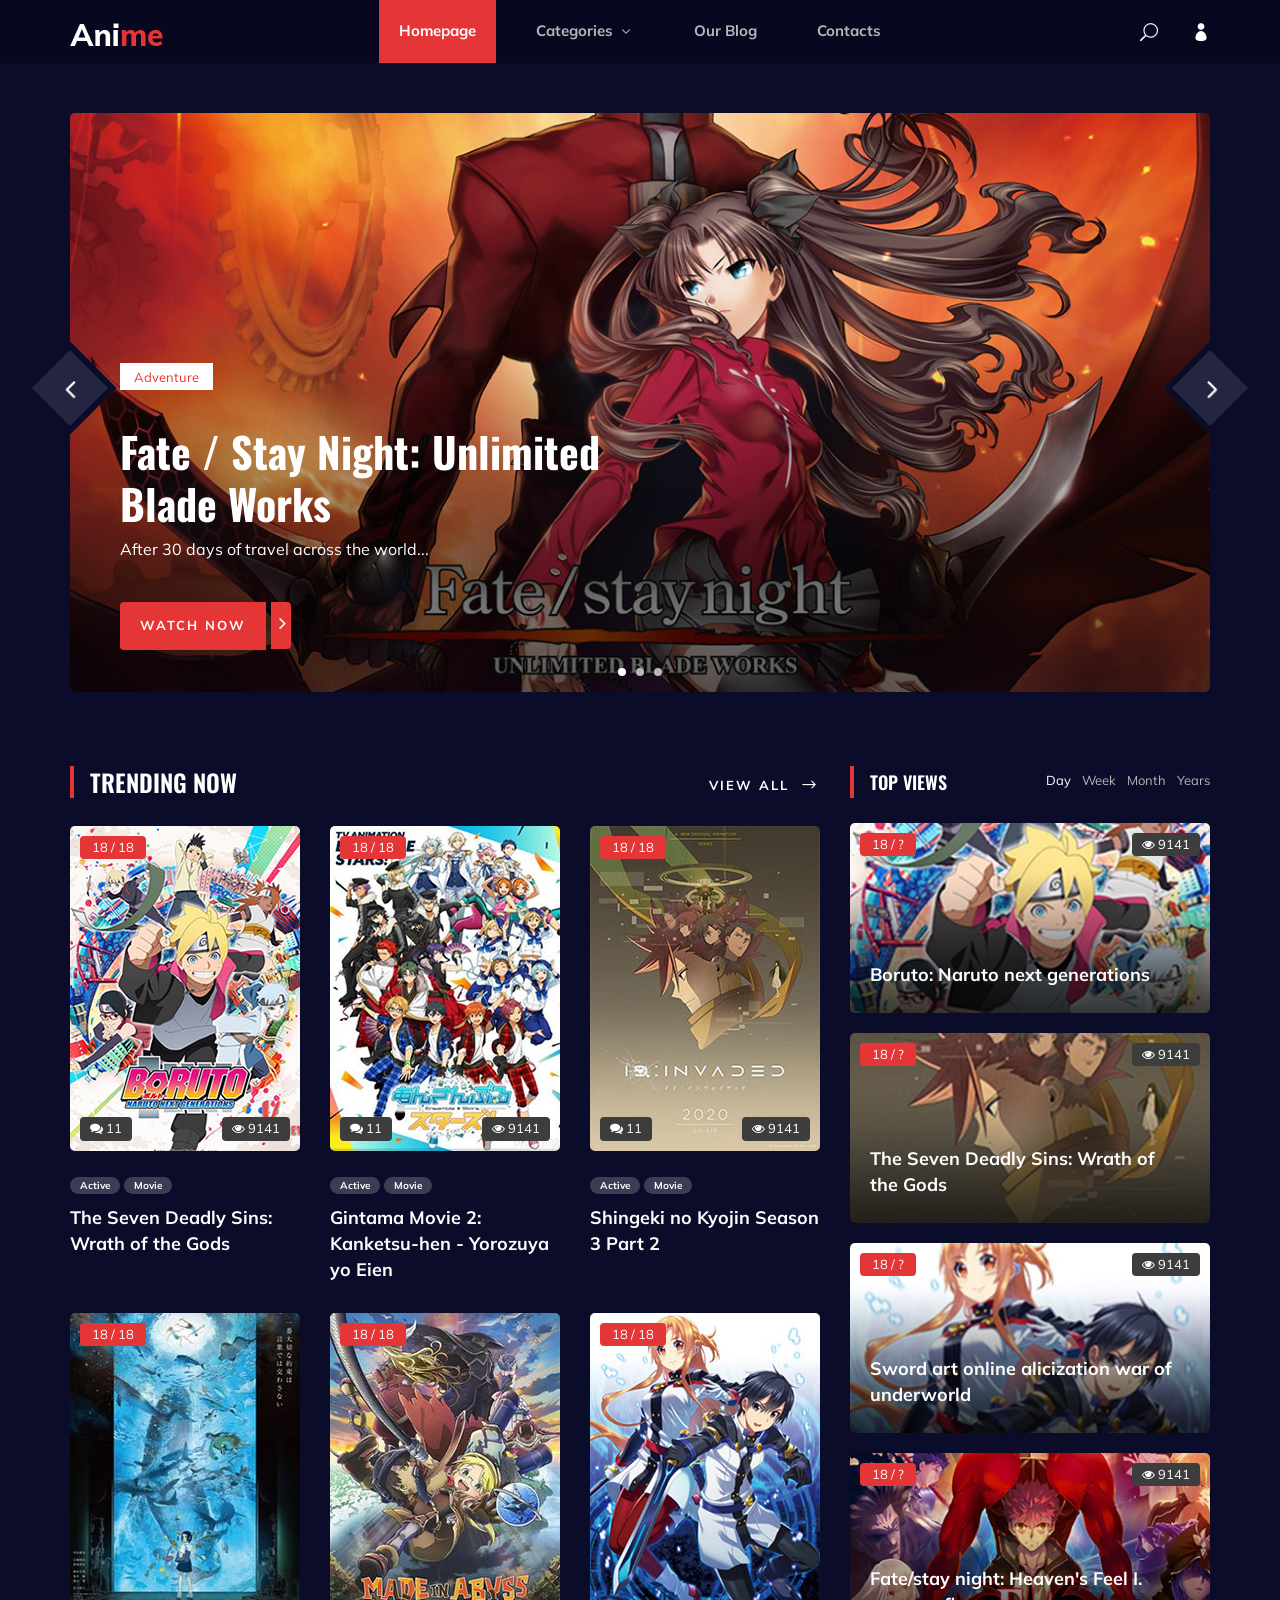
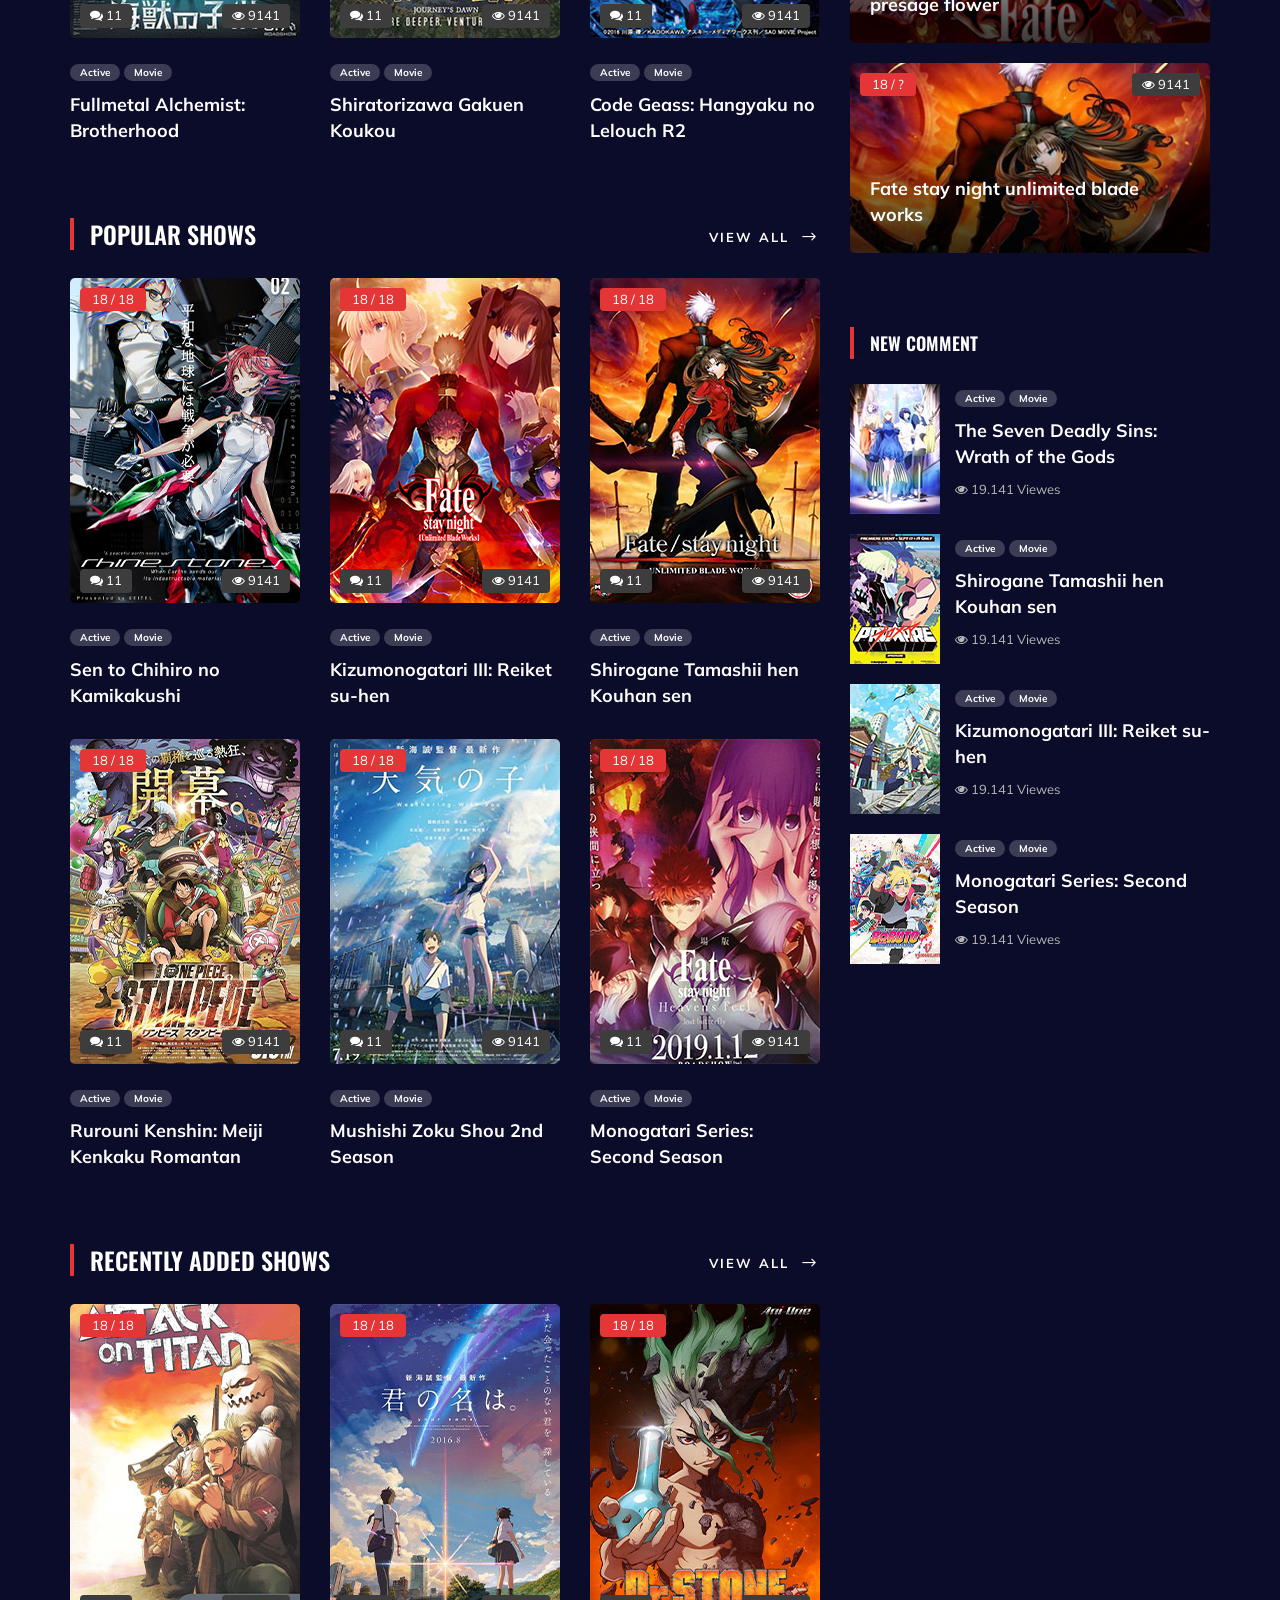
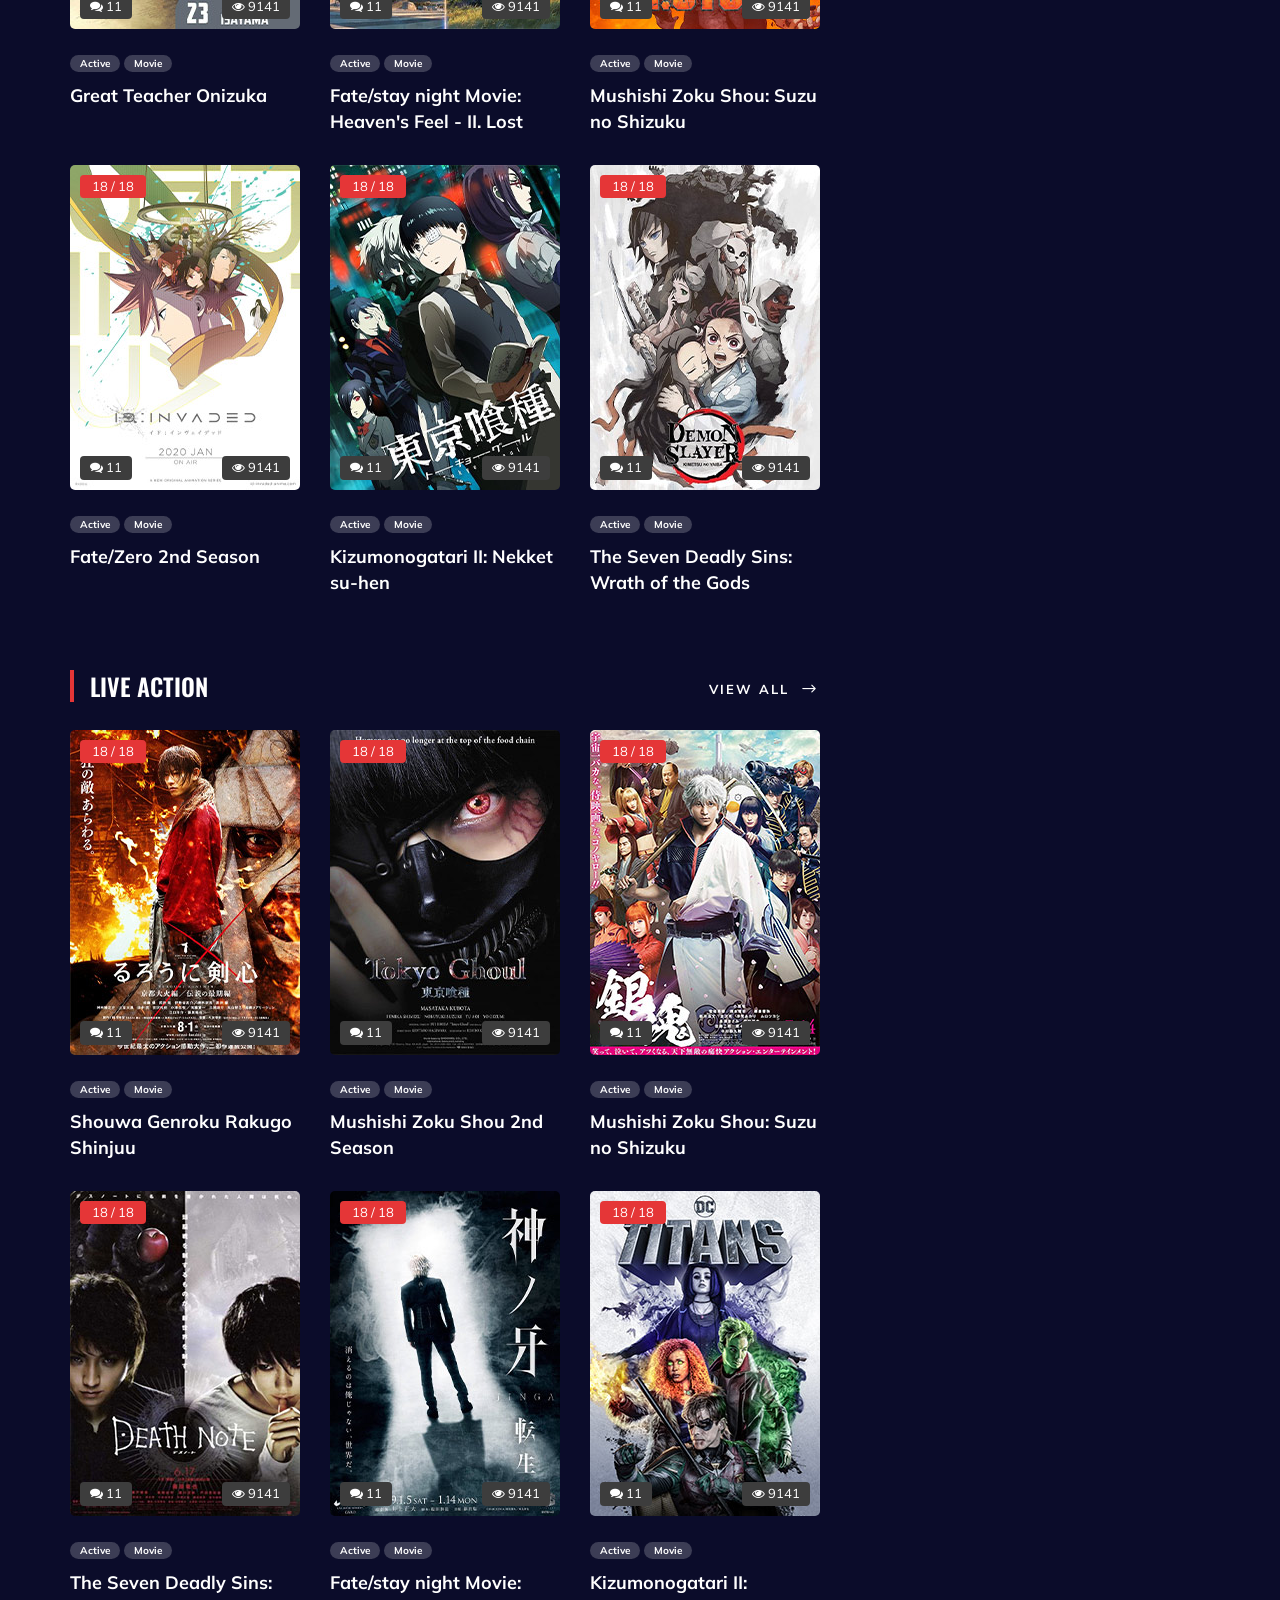
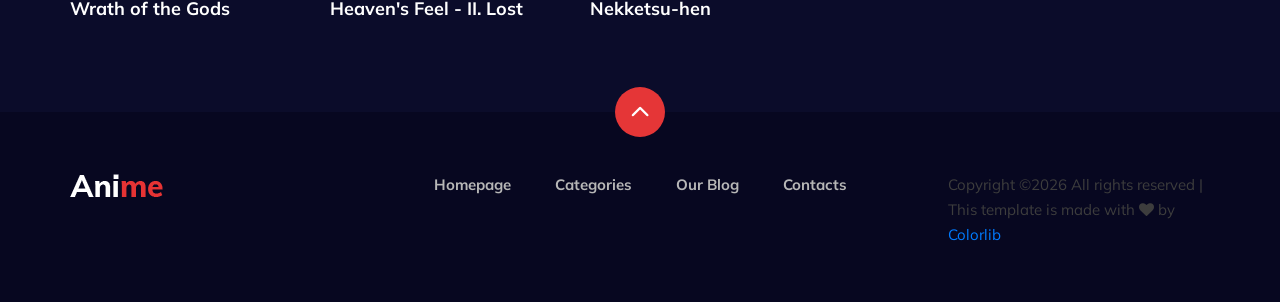
==== index.html @ 62d2aad4 "template html" ====
<!DOCTYPE html>
<html lang="zxx">

<head>
    <meta charset="UTF-8">
    <meta name="description" content="Anime Template">
    <meta name="keywords" content="Anime, unica, creative, html">
    <meta name="viewport" content="width=device-width, initial-scale=1.0">
    <meta http-equiv="X-UA-Compatible" content="ie=edge">
    <title>Anime | Template</title>

    <!-- Google Font -->
    <link href="https://fonts.googleapis.com/css2?family=Oswald:wght@300;400;500;600;700&display=swap" rel="stylesheet">
    <link href="https://fonts.googleapis.com/css2?family=Mulish:wght@300;400;500;600;700;800;900&display=swap"
    rel="stylesheet">

    <!-- Css Styles -->
    <link rel="stylesheet" href="css/bootstrap.min.css" type="text/css">
    <link rel="stylesheet" href="css/font-awesome.min.css" type="text/css">
    <link rel="stylesheet" href="css/elegant-icons.css" type="text/css">
    <link rel="stylesheet" href="css/plyr.css" type="text/css">
    <link rel="stylesheet" href="css/nice-select.css" type="text/css">
    <link rel="stylesheet" href="css/owl.carousel.min.css" type="text/css">
    <link rel="stylesheet" href="css/slicknav.min.css" type="text/css">
    <link rel="stylesheet" href="css/style.css" type="text/css">
</head>

<body>
    <!-- Page Preloder -->
    <div id="preloder">
        <div class="loader"></div>
    </div>

    <!-- Header Section Begin -->
    <header class="header">
        <div class="container">
            <div class="row">
                <div class="col-lg-2">
                    <div class="header__logo">
                        <a href="./index.html">
                            <img src="img/logo.png" alt="">
                        </a>
                    </div>
                </div>
                <div class="col-lg-8">
                    <div class="header__nav">
                        <nav class="header__menu mobile-menu">
                            <ul>
                                <li class="active"><a href="./index.html">Homepage</a></li>
                                <li><a href="./categories.html">Categories <span class="arrow_carrot-down"></span></a>
                                    <ul class="dropdown">
                                        <li><a href="./categories.html">Categories</a></li>
                                        <li><a href="./anime-details.html">Anime Details</a></li>
                                        <li><a href="./anime-watching.html">Anime Watching</a></li>
                                        <li><a href="./blog-details.html">Blog Details</a></li>
                                        <li><a href="./signup.html">Sign Up</a></li>
                                        <li><a href="./login.html">Login</a></li>
                                    </ul>
                                </li>
                                <li><a href="./blog.html">Our Blog</a></li>
                                <li><a href="#">Contacts</a></li>
                            </ul>
                        </nav>
                    </div>
                </div>
                <div class="col-lg-2">
                    <div class="header__right">
                        <a href="#" class="search-switch"><span class="icon_search"></span></a>
                        <a href="./login.html"><span class="icon_profile"></span></a>
                    </div>
                </div>
            </div>
            <div id="mobile-menu-wrap"></div>
        </div>
    </header>
    <!-- Header End -->

    <!-- Hero Section Begin -->
    <section class="hero">
        <div class="container">
            <div class="hero__slider owl-carousel">
                <div class="hero__items set-bg" data-setbg="img/hero/hero-1.jpg">
                    <div class="row">
                        <div class="col-lg-6">
                            <div class="hero__text">
                                <div class="label">Adventure</div>
                                <h2>Fate / Stay Night: Unlimited Blade Works</h2>
                                <p>After 30 days of travel across the world...</p>
                                <a href="#"><span>Watch Now</span> <i class="fa fa-angle-right"></i></a>
                            </div>
                        </div>
                    </div>
                </div>
                <div class="hero__items set-bg" data-setbg="img/hero/hero-1.jpg">
                    <div class="row">
                        <div class="col-lg-6">
                            <div class="hero__text">
                                <div class="label">Adventure</div>
                                <h2>Fate / Stay Night: Unlimited Blade Works</h2>
                                <p>After 30 days of travel across the world...</p>
                                <a href="#"><span>Watch Now</span> <i class="fa fa-angle-right"></i></a>
                            </div>
                        </div>
                    </div>
                </div>
                <div class="hero__items set-bg" data-setbg="img/hero/hero-1.jpg">
                    <div class="row">
                        <div class="col-lg-6">
                            <div class="hero__text">
                                <div class="label">Adventure</div>
                                <h2>Fate / Stay Night: Unlimited Blade Works</h2>
                                <p>After 30 days of travel across the world...</p>
                                <a href="#"><span>Watch Now</span> <i class="fa fa-angle-right"></i></a>
                            </div>
                        </div>
                    </div>
                </div>
            </div>
        </div>
    </section>
    <!-- Hero Section End -->

    <!-- Product Section Begin -->
    <section class="product spad">
        <div class="container">
            <div class="row">
                <div class="col-lg-8">
                    <div class="trending__product">
                        <div class="row">
                            <div class="col-lg-8 col-md-8 col-sm-8">
                                <div class="section-title">
                                    <h4>Trending Now</h4>
                                </div>
                            </div>
                            <div class="col-lg-4 col-md-4 col-sm-4">
                                <div class="btn__all">
                                    <a href="#" class="primary-btn">View All <span class="arrow_right"></span></a>
                                </div>
                            </div>
                        </div>
                        <div class="row">
                            <div class="col-lg-4 col-md-6 col-sm-6">
                                <div class="product__item">
                                    <div class="product__item__pic set-bg" data-setbg="img/trending/trend-1.jpg">
                                        <div class="ep">18 / 18</div>
                                        <div class="comment"><i class="fa fa-comments"></i> 11</div>
                                        <div class="view"><i class="fa fa-eye"></i> 9141</div>
                                    </div>
                                    <div class="product__item__text">
                                        <ul>
                                            <li>Active</li>
                                            <li>Movie</li>
                                        </ul>
                                        <h5><a href="#">The Seven Deadly Sins: Wrath of the Gods</a></h5>
                                    </div>
                                </div>
                            </div>
                            <div class="col-lg-4 col-md-6 col-sm-6">
                                <div class="product__item">
                                    <div class="product__item__pic set-bg" data-setbg="img/trending/trend-2.jpg">
                                        <div class="ep">18 / 18</div>
                                        <div class="comment"><i class="fa fa-comments"></i> 11</div>
                                        <div class="view"><i class="fa fa-eye"></i> 9141</div>
                                    </div>
                                    <div class="product__item__text">
                                        <ul>
                                            <li>Active</li>
                                            <li>Movie</li>
                                        </ul>
                                        <h5><a href="#">Gintama Movie 2: Kanketsu-hen - Yorozuya yo Eien</a></h5>
                                    </div>
                                </div>
                            </div>
                            <div class="col-lg-4 col-md-6 col-sm-6">
                                <div class="product__item">
                                    <div class="product__item__pic set-bg" data-setbg="img/trending/trend-3.jpg">
                                        <div class="ep">18 / 18</div>
                                        <div class="comment"><i class="fa fa-comments"></i> 11</div>
                                        <div class="view"><i class="fa fa-eye"></i> 9141</div>
                                    </div>
                                    <div class="product__item__text">
                                        <ul>
                                            <li>Active</li>
                                            <li>Movie</li>
                                        </ul>
                                        <h5><a href="#">Shingeki no Kyojin Season 3 Part 2</a></h5>
                                    </div>
                                </div>
                            </div>
                            <div class="col-lg-4 col-md-6 col-sm-6">
                                <div class="product__item">
                                    <div class="product__item__pic set-bg" data-setbg="img/trending/trend-4.jpg">
                                        <div class="ep">18 / 18</div>
                                        <div class="comment"><i class="fa fa-comments"></i> 11</div>
                                        <div class="view"><i class="fa fa-eye"></i> 9141</div>
                                    </div>
                                    <div class="product__item__text">
                                        <ul>
                                            <li>Active</li>
                                            <li>Movie</li>
                                        </ul>
                                        <h5><a href="#">Fullmetal Alchemist: Brotherhood</a></h5>
                                    </div>
                                </div>
                            </div>
                            <div class="col-lg-4 col-md-6 col-sm-6">
                                <div class="product__item">
                                    <div class="product__item__pic set-bg" data-setbg="img/trending/trend-5.jpg">
                                        <div class="ep">18 / 18</div>
                                        <div class="comment"><i class="fa fa-comments"></i> 11</div>
                                        <div class="view"><i class="fa fa-eye"></i> 9141</div>
                                    </div>
                                    <div class="product__item__text">
                                        <ul>
                                            <li>Active</li>
                                            <li>Movie</li>
                                        </ul>
                                        <h5><a href="#">Shiratorizawa Gakuen Koukou</a></h5>
                                    </div>
                                </div>
                            </div>
                            <div class="col-lg-4 col-md-6 col-sm-6">
                                <div class="product__item">
                                    <div class="product__item__pic set-bg" data-setbg="img/trending/trend-6.jpg">
                                        <div class="ep">18 / 18</div>
                                        <div class="comment"><i class="fa fa-comments"></i> 11</div>
                                        <div class="view"><i class="fa fa-eye"></i> 9141</div>
                                    </div>
                                    <div class="product__item__text">
                                        <ul>
                                            <li>Active</li>
                                            <li>Movie</li>
                                        </ul>
                                        <h5><a href="#">Code Geass: Hangyaku no Lelouch R2</a></h5>
                                    </div>
                                </div>
                            </div>
                        </div>
                    </div>
                    <div class="popular__product">
                        <div class="row">
                            <div class="col-lg-8 col-md-8 col-sm-8">
                                <div class="section-title">
                                    <h4>Popular Shows</h4>
                                </div>
                            </div>
                            <div class="col-lg-4 col-md-4 col-sm-4">
                                <div class="btn__all">
                                    <a href="#" class="primary-btn">View All <span class="arrow_right"></span></a>
                                </div>
                            </div>
                        </div>
                        <div class="row">
                            <div class="col-lg-4 col-md-6 col-sm-6">
                                <div class="product__item">
                                    <div class="product__item__pic set-bg" data-setbg="img/popular/popular-1.jpg">
                                        <div class="ep">18 / 18</div>
                                        <div class="comment"><i class="fa fa-comments"></i> 11</div>
                                        <div class="view"><i class="fa fa-eye"></i> 9141</div>
                                    </div>
                                    <div class="product__item__text">
                                        <ul>
                                            <li>Active</li>
                                            <li>Movie</li>
                                        </ul>
                                        <h5><a href="#">Sen to Chihiro no Kamikakushi</a></h5>
                                    </div>
                                </div>
                            </div>
                            <div class="col-lg-4 col-md-6 col-sm-6">
                                <div class="product__item">
                                    <div class="product__item__pic set-bg" data-setbg="img/popular/popular-2.jpg">
                                        <div class="ep">18 / 18</div>
                                        <div class="comment"><i class="fa fa-comments"></i> 11</div>
                                        <div class="view"><i class="fa fa-eye"></i> 9141</div>
                                    </div>
                                    <div class="product__item__text">
                                        <ul>
                                            <li>Active</li>
                                            <li>Movie</li>
                                        </ul>
                                        <h5><a href="#">Kizumonogatari III: Reiket su-hen</a></h5>
                                    </div>
                                </div>
                            </div>
                            <div class="col-lg-4 col-md-6 col-sm-6">
                                <div class="product__item">
                                    <div class="product__item__pic set-bg" data-setbg="img/popular/popular-3.jpg">
                                        <div class="ep">18 / 18</div>
                                        <div class="comment"><i class="fa fa-comments"></i> 11</div>
                                        <div class="view"><i class="fa fa-eye"></i> 9141</div>
                                    </div>
                                    <div class="product__item__text">
                                        <ul>
                                            <li>Active</li>
                                            <li>Movie</li>
                                        </ul>
                                        <h5><a href="#">Shirogane Tamashii hen Kouhan sen</a></h5>
                                    </div>
                                </div>
                            </div>
                            <div class="col-lg-4 col-md-6 col-sm-6">
                                <div class="product__item">
                                    <div class="product__item__pic set-bg" data-setbg="img/popular/popular-4.jpg">
                                        <div class="ep">18 / 18</div>
                                        <div class="comment"><i class="fa fa-comments"></i> 11</div>
                                        <div class="view"><i class="fa fa-eye"></i> 9141</div>
                                    </div>
                                    <div class="product__item__text">
                                        <ul>
                                            <li>Active</li>
                                            <li>Movie</li>
                                        </ul>
                                        <h5><a href="#">Rurouni Kenshin: Meiji Kenkaku Romantan</a></h5>
                                    </div>
                                </div>
                            </div>
                            <div class="col-lg-4 col-md-6 col-sm-6">
                                <div class="product__item">
                                    <div class="product__item__pic set-bg" data-setbg="img/popular/popular-5.jpg">
                                        <div class="ep">18 / 18</div>
                                        <div class="comment"><i class="fa fa-comments"></i> 11</div>
                                        <div class="view"><i class="fa fa-eye"></i> 9141</div>
                                    </div>
                                    <div class="product__item__text">
                                        <ul>
                                            <li>Active</li>
                                            <li>Movie</li>
                                        </ul>
                                        <h5><a href="#">Mushishi Zoku Shou 2nd Season</a></h5>
                                    </div>
                                </div>
                            </div>
                            <div class="col-lg-4 col-md-6 col-sm-6">
                                <div class="product__item">
                                    <div class="product__item__pic set-bg" data-setbg="img/popular/popular-6.jpg">
                                        <div class="ep">18 / 18</div>
                                        <div class="comment"><i class="fa fa-comments"></i> 11</div>
                                        <div class="view"><i class="fa fa-eye"></i> 9141</div>
                                    </div>
                                    <div class="product__item__text">
                                        <ul>
                                            <li>Active</li>
                                            <li>Movie</li>
                                        </ul>
                                        <h5><a href="#">Monogatari Series: Second Season</a></h5>
                                    </div>
                                </div>
                            </div>
                        </div>
                    </div>
                    <div class="recent__product">
                        <div class="row">
                            <div class="col-lg-8 col-md-8 col-sm-8">
                                <div class="section-title">
                                    <h4>Recently Added Shows</h4>
                                </div>
                            </div>
                            <div class="col-lg-4 col-md-4 col-sm-4">
                                <div class="btn__all">
                                    <a href="#" class="primary-btn">View All <span class="arrow_right"></span></a>
                                </div>
                            </div>
                        </div>
                        <div class="row">
                            <div class="col-lg-4 col-md-6 col-sm-6">
                                <div class="product__item">
                                    <div class="product__item__pic set-bg" data-setbg="img/recent/recent-1.jpg">
                                        <div class="ep">18 / 18</div>
                                        <div class="comment"><i class="fa fa-comments"></i> 11</div>
                                        <div class="view"><i class="fa fa-eye"></i> 9141</div>
                                    </div>
                                    <div class="product__item__text">
                                        <ul>
                                            <li>Active</li>
                                            <li>Movie</li>
                                        </ul>
                                        <h5><a href="#">Great Teacher Onizuka</a></h5>
                                    </div>
                                </div>
                            </div>
                            <div class="col-lg-4 col-md-6 col-sm-6">
                                <div class="product__item">
                                    <div class="product__item__pic set-bg" data-setbg="img/recent/recent-2.jpg">
                                        <div class="ep">18 / 18</div>
                                        <div class="comment"><i class="fa fa-comments"></i> 11</div>
                                        <div class="view"><i class="fa fa-eye"></i> 9141</div>
                                    </div>
                                    <div class="product__item__text">
                                        <ul>
                                            <li>Active</li>
                                            <li>Movie</li>
                                        </ul>
                                        <h5><a href="#">Fate/stay night Movie: Heaven's Feel - II. Lost</a></h5>
                                    </div>
                                </div>
                            </div>
                            <div class="col-lg-4 col-md-6 col-sm-6">
                                <div class="product__item">
                                    <div class="product__item__pic set-bg" data-setbg="img/recent/recent-3.jpg">
                                        <div class="ep">18 / 18</div>
                                        <div class="comment"><i class="fa fa-comments"></i> 11</div>
                                        <div class="view"><i class="fa fa-eye"></i> 9141</div>
                                    </div>
                                    <div class="product__item__text">
                                        <ul>
                                            <li>Active</li>
                                            <li>Movie</li>
                                        </ul>
                                        <h5><a href="#">Mushishi Zoku Shou: Suzu no Shizuku</a></h5>
                                    </div>
                                </div>
                            </div>
                            <div class="col-lg-4 col-md-6 col-sm-6">
                                <div class="product__item">
                                    <div class="product__item__pic set-bg" data-setbg="img/recent/recent-4.jpg">
                                        <div class="ep">18 / 18</div>
                                        <div class="comment"><i class="fa fa-comments"></i> 11</div>
                                        <div class="view"><i class="fa fa-eye"></i> 9141</div>
                                    </div>
                                    <div class="product__item__text">
                                        <ul>
                                            <li>Active</li>
                                            <li>Movie</li>
                                        </ul>
                                        <h5><a href="#">Fate/Zero 2nd Season</a></h5>
                                    </div>
                                </div>
                            </div>
                            <div class="col-lg-4 col-md-6 col-sm-6">
                                <div class="product__item">
                                    <div class="product__item__pic set-bg" data-setbg="img/recent/recent-5.jpg">
                                        <div class="ep">18 / 18</div>
                                        <div class="comment"><i class="fa fa-comments"></i> 11</div>
                                        <div class="view"><i class="fa fa-eye"></i> 9141</div>
                                    </div>
                                    <div class="product__item__text">
                                        <ul>
                                            <li>Active</li>
                                            <li>Movie</li>
                                        </ul>
                                        <h5><a href="#">Kizumonogatari II: Nekket su-hen</a></h5>
                                    </div>
                                </div>
                            </div>
                            <div class="col-lg-4 col-md-6 col-sm-6">
                                <div class="product__item">
                                    <div class="product__item__pic set-bg" data-setbg="img/recent/recent-6.jpg">
                                        <div class="ep">18 / 18</div>
                                        <div class="comment"><i class="fa fa-comments"></i> 11</div>
                                        <div class="view"><i class="fa fa-eye"></i> 9141</div>
                                    </div>
                                    <div class="product__item__text">
                                        <ul>
                                            <li>Active</li>
                                            <li>Movie</li>
                                        </ul>
                                        <h5><a href="#">The Seven Deadly Sins: Wrath of the Gods</a></h5>
                                    </div>
                                </div>
                            </div>
                        </div>
                    </div>
                    <div class="live__product">
                        <div class="row">
                            <div class="col-lg-8 col-md-8 col-sm-8">
                                <div class="section-title">
                                    <h4>Live Action</h4>
                                </div>
                            </div>
                            <div class="col-lg-4 col-md-4 col-sm-4">
                                <div class="btn__all">
                                    <a href="#" class="primary-btn">View All <span class="arrow_right"></span></a>
                                </div>
                            </div>
                        </div>
                        <div class="row">
                            <div class="col-lg-4 col-md-6 col-sm-6">
                                <div class="product__item">
                                    <div class="product__item__pic set-bg" data-setbg="img/live/live-1.jpg">
                                        <div class="ep">18 / 18</div>
                                        <div class="comment"><i class="fa fa-comments"></i> 11</div>
                                        <div class="view"><i class="fa fa-eye"></i> 9141</div>
                                    </div>
                                    <div class="product__item__text">
                                        <ul>
                                            <li>Active</li>
                                            <li>Movie</li>
                                        </ul>
                                        <h5><a href="#">Shouwa Genroku Rakugo Shinjuu</a></h5>
                                    </div>
                                </div>
                            </div>
                            <div class="col-lg-4 col-md-6 col-sm-6">
                                <div class="product__item">
                                    <div class="product__item__pic set-bg" data-setbg="img/live/live-2.jpg">
                                        <div class="ep">18 / 18</div>
                                        <div class="comment"><i class="fa fa-comments"></i> 11</div>
                                        <div class="view"><i class="fa fa-eye"></i> 9141</div>
                                    </div>
                                    <div class="product__item__text">
                                        <ul>
                                            <li>Active</li>
                                            <li>Movie</li>
                                        </ul>
                                        <h5><a href="#">Mushishi Zoku Shou 2nd Season</a></h5>
                                    </div>
                                </div>
                            </div>
                            <div class="col-lg-4 col-md-6 col-sm-6">
                                <div class="product__item">
                                    <div class="product__item__pic set-bg" data-setbg="img/live/live-3.jpg">
                                        <div class="ep">18 / 18</div>
                                        <div class="comment"><i class="fa fa-comments"></i> 11</div>
                                        <div class="view"><i class="fa fa-eye"></i> 9141</div>
                                    </div>
                                    <div class="product__item__text">
                                        <ul>
                                            <li>Active</li>
                                            <li>Movie</li>
                                        </ul>
                                        <h5><a href="#">Mushishi Zoku Shou: Suzu no Shizuku</a></h5>
                                    </div>
                                </div>
                            </div>
                            <div class="col-lg-4 col-md-6 col-sm-6">
                                <div class="product__item">
                                    <div class="product__item__pic set-bg" data-setbg="img/live/live-4.jpg">
                                        <div class="ep">18 / 18</div>
                                        <div class="comment"><i class="fa fa-comments"></i> 11</div>
                                        <div class="view"><i class="fa fa-eye"></i> 9141</div>
                                    </div>
                                    <div class="product__item__text">
                                        <ul>
                                            <li>Active</li>
                                            <li>Movie</li>
                                        </ul>
                                        <h5><a href="#">The Seven Deadly Sins: Wrath of the Gods</a></h5>
                                    </div>
                                </div>
                            </div>
                            <div class="col-lg-4 col-md-6 col-sm-6">
                                <div class="product__item">
                                    <div class="product__item__pic set-bg" data-setbg="img/live/live-5.jpg">
                                        <div class="ep">18 / 18</div>
                                        <div class="comment"><i class="fa fa-comments"></i> 11</div>
                                        <div class="view"><i class="fa fa-eye"></i> 9141</div>
                                    </div>
                                    <div class="product__item__text">
                                        <ul>
                                            <li>Active</li>
                                            <li>Movie</li>
                                        </ul>
                                        <h5><a href="#">Fate/stay night Movie: Heaven's Feel - II. Lost</a></h5>
                                    </div>
                                </div>
                            </div>
                            <div class="col-lg-4 col-md-6 col-sm-6">
                                <div class="product__item">
                                    <div class="product__item__pic set-bg" data-setbg="img/live/live-6.jpg">
                                        <div class="ep">18 / 18</div>
                                        <div class="comment"><i class="fa fa-comments"></i> 11</div>
                                        <div class="view"><i class="fa fa-eye"></i> 9141</div>
                                    </div>
                                    <div class="product__item__text">
                                        <ul>
                                            <li>Active</li>
                                            <li>Movie</li>
                                        </ul>
                                        <h5><a href="#">Kizumonogatari II: Nekketsu-hen</a></h5>
                                    </div>
                                </div>
                            </div>
                        </div>
                    </div>
                </div>
                <div class="col-lg-4 col-md-6 col-sm-8">
                    <div class="product__sidebar">
                        <div class="product__sidebar__view">
                            <div class="section-title">
                                <h5>Top Views</h5>
                            </div>
                            <ul class="filter__controls">
                                <li class="active" data-filter="*">Day</li>
                                <li data-filter=".week">Week</li>
                                <li data-filter=".month">Month</li>
                                <li data-filter=".years">Years</li>
                            </ul>
                            <div class="filter__gallery">
                                <div class="product__sidebar__view__item set-bg mix day years"
                                data-setbg="img/sidebar/tv-1.jpg">
                                <div class="ep">18 / ?</div>
                                <div class="view"><i class="fa fa-eye"></i> 9141</div>
                                <h5><a href="#">Boruto: Naruto next generations</a></h5>
                            </div>
                            <div class="product__sidebar__view__item set-bg mix month week"
                            data-setbg="img/sidebar/tv-2.jpg">
                            <div class="ep">18 / ?</div>
                            <div class="view"><i class="fa fa-eye"></i> 9141</div>
                            <h5><a href="#">The Seven Deadly Sins: Wrath of the Gods</a></h5>
                        </div>
                        <div class="product__sidebar__view__item set-bg mix week years"
                        data-setbg="img/sidebar/tv-3.jpg">
                        <div class="ep">18 / ?</div>
                        <div class="view"><i class="fa fa-eye"></i> 9141</div>
                        <h5><a href="#">Sword art online alicization war of underworld</a></h5>
                    </div>
                    <div class="product__sidebar__view__item set-bg mix years month"
                    data-setbg="img/sidebar/tv-4.jpg">
                    <div class="ep">18 / ?</div>
                    <div class="view"><i class="fa fa-eye"></i> 9141</div>
                    <h5><a href="#">Fate/stay night: Heaven's Feel I. presage flower</a></h5>
                </div>
                <div class="product__sidebar__view__item set-bg mix day"
                data-setbg="img/sidebar/tv-5.jpg">
                <div class="ep">18 / ?</div>
                <div class="view"><i class="fa fa-eye"></i> 9141</div>
                <h5><a href="#">Fate stay night unlimited blade works</a></h5>
            </div>
        </div>
    </div>
    <div class="product__sidebar__comment">
        <div class="section-title">
            <h5>New Comment</h5>
        </div>
        <div class="product__sidebar__comment__item">
            <div class="product__sidebar__comment__item__pic">
                <img src="img/sidebar/comment-1.jpg" alt="">
            </div>
            <div class="product__sidebar__comment__item__text">
                <ul>
                    <li>Active</li>
                    <li>Movie</li>
                </ul>
                <h5><a href="#">The Seven Deadly Sins: Wrath of the Gods</a></h5>
                <span><i class="fa fa-eye"></i> 19.141 Viewes</span>
            </div>
        </div>
        <div class="product__sidebar__comment__item">
            <div class="product__sidebar__comment__item__pic">
                <img src="img/sidebar/comment-2.jpg" alt="">
            </div>
            <div class="product__sidebar__comment__item__text">
                <ul>
                    <li>Active</li>
                    <li>Movie</li>
                </ul>
                <h5><a href="#">Shirogane Tamashii hen Kouhan sen</a></h5>
                <span><i class="fa fa-eye"></i> 19.141 Viewes</span>
            </div>
        </div>
        <div class="product__sidebar__comment__item">
            <div class="product__sidebar__comment__item__pic">
                <img src="img/sidebar/comment-3.jpg" alt="">
            </div>
            <div class="product__sidebar__comment__item__text">
                <ul>
                    <li>Active</li>
                    <li>Movie</li>
                </ul>
                <h5><a href="#">Kizumonogatari III: Reiket su-hen</a></h5>
                <span><i class="fa fa-eye"></i> 19.141 Viewes</span>
            </div>
        </div>
        <div class="product__sidebar__comment__item">
            <div class="product__sidebar__comment__item__pic">
                <img src="img/sidebar/comment-4.jpg" alt="">
            </div>
            <div class="product__sidebar__comment__item__text">
                <ul>
                    <li>Active</li>
                    <li>Movie</li>
                </ul>
                <h5><a href="#">Monogatari Series: Second Season</a></h5>
                <span><i class="fa fa-eye"></i> 19.141 Viewes</span>
            </div>
        </div>
    </div>
</div>
</div>
</div>
</div>
</section>
<!-- Product Section End -->

<!-- Footer Section Begin -->
<footer class="footer">
    <div class="page-up">
        <a href="#" id="scrollToTopButton"><span class="arrow_carrot-up"></span></a>
    </div>
    <div class="container">
        <div class="row">
            <div class="col-lg-3">
                <div class="footer__logo">
                    <a href="./index.html"><img src="img/logo.png" alt=""></a>
                </div>
            </div>
            <div class="col-lg-6">
                <div class="footer__nav">
                    <ul>
                        <li class="active"><a href="./index.html">Homepage</a></li>
                        <li><a href="./categories.html">Categories</a></li>
                        <li><a href="./blog.html">Our Blog</a></li>
                        <li><a href="#">Contacts</a></li>
                    </ul>
                </div>
            </div>
            <div class="col-lg-3">
                <p><!-- Link back to Colorlib can't be removed. Template is licensed under CC BY 3.0. -->
                  Copyright &copy;<script>document.write(new Date().getFullYear());</script> All rights reserved | This template is made with <i class="fa fa-heart" aria-hidden="true"></i> by <a href="https://colorlib.com" target="_blank">Colorlib</a>
                  <!-- Link back to Colorlib can't be removed. Template is licensed under CC BY 3.0. --></p>

              </div>
          </div>
      </div>
  </footer>
  <!-- Footer Section End -->

  <!-- Search model Begin -->
  <div class="search-model">
    <div class="h-100 d-flex align-items-center justify-content-center">
        <div class="search-close-switch"><i class="icon_close"></i></div>
        <form class="search-model-form">
            <input type="text" id="search-input" placeholder="Search here.....">
        </form>
    </div>
</div>
<!-- Search model end -->

<!-- Js Plugins -->
<script src="js/jquery-3.3.1.min.js"></script>
<script src="js/bootstrap.min.js"></script>
<script src="js/player.js"></script>
<script src="js/jquery.nice-select.min.js"></script>
<script src="js/mixitup.min.js"></script>
<script src="js/jquery.slicknav.js"></script>
<script src="js/owl.carousel.min.js"></script>
<script src="js/main.js"></script>


</body>

</html>
---- css/elegant-icons.css ----
@font-face {
	font-family: 'ElegantIcons';
	src:url('../fonts/ElegantIcons.eot');
	src:url('../fonts/ElegantIcons.eot?#iefix') format('embedded-opentype'),
		url('../fonts/ElegantIcons.woff') format('woff'),
		url('../fonts/ElegantIcons.ttf') format('truetype'),
		url('../fonts/ElegantIcons.svg#ElegantIcons') format('svg');
	font-weight: normal;
	font-style: normal;
}

/* Use the following CSS code if you want to use data attributes for inserting your icons */
[data-icon]:before {
	font-family: 'ElegantIcons';
	content: attr(data-icon);
	speak: none;
	font-weight: normal;
	font-variant: normal;
	text-transform: none;
	line-height: 1;
	-webkit-font-smoothing: antialiased;
	-moz-osx-font-smoothing: grayscale;
}

/* Use the following CSS code if you want to have a class per icon */
/*
Instead of a list of all class selectors,
you can use the generic selector below, but it's slower:
[class*="your-class-prefix"] {
*/
.arrow_up, .arrow_down, .arrow_left, .arrow_right, .arrow_left-up, .arrow_right-up, .arrow_right-down, .arrow_left-down, .arrow-up-down, .arrow_up-down_alt, .arrow_left-right_alt, .arrow_left-right, .arrow_expand_alt2, .arrow_expand_alt, .arrow_condense, .arrow_expand, .arrow_move, .arrow_carrot-up, .arrow_carrot-down, .arrow_carrot-left, .arrow_carrot-right, .arrow_carrot-2up, .arrow_carrot-2down, .arrow_carrot-2left, .arrow_carrot-2right, .arrow_carrot-up_alt2, .arrow_carrot-down_alt2, .arrow_carrot-left_alt2, .arrow_carrot-right_alt2, .arrow_carrot-2up_alt2, .arrow_carrot-2down_alt2, .arrow_carrot-2left_alt2, .arrow_carrot-2right_alt2, .arrow_triangle-up, .arrow_triangle-down, .arrow_triangle-left, .arrow_triangle-right, .arrow_triangle-up_alt2, .arrow_triangle-down_alt2, .arrow_triangle-left_alt2, .arrow_triangle-right_alt2, .arrow_back, .icon_minus-06, .icon_plus, .icon_close, .icon_check, .icon_minus_alt2, .icon_plus_alt2, .icon_close_alt2, .icon_check_alt2, .icon_zoom-out_alt, .icon_zoom-in_alt, .icon_search, .icon_box-empty, .icon_box-selected, .icon_minus-box, .icon_plus-box, .icon_box-checked, .icon_circle-empty, .icon_circle-slelected, .icon_stop_alt2, .icon_stop, .icon_pause_alt2, .icon_pause, .icon_menu, .icon_menu-square_alt2, .icon_menu-circle_alt2, .icon_ul, .icon_ol, .icon_adjust-horiz, .icon_adjust-vert, .icon_document_alt, .icon_documents_alt, .icon_pencil, .icon_pencil-edit_alt, .icon_pencil-edit, .icon_folder-alt, .icon_folder-open_alt, .icon_folder-add_alt, .icon_info_alt, .icon_error-oct_alt, .icon_error-circle_alt, .icon_error-triangle_alt, .icon_question_alt2, .icon_question, .icon_comment_alt, .icon_chat_alt, .icon_vol-mute_alt, .icon_volume-low_alt, .icon_volume-high_alt, .icon_quotations, .icon_quotations_alt2, .icon_clock_alt, .icon_lock_alt, .icon_lock-open_alt, .icon_key_alt, .icon_cloud_alt, .icon_cloud-upload_alt, .icon_cloud-download_alt, .icon_image, .icon_images, .icon_lightbulb_alt, .icon_gift_alt, .icon_house_alt, .icon_genius, .icon_mobile, .icon_tablet, .icon_laptop, .icon_desktop, .icon_camera_alt, .icon_mail_alt, .icon_cone_alt, .icon_ribbon_alt, .icon_bag_alt, .icon_creditcard, .icon_cart_alt, .icon_paperclip, .icon_tag_alt, .icon_tags_alt, .icon_trash_alt, .icon_cursor_alt, .icon_mic_alt, .icon_compass_alt, .icon_pin_alt, .icon_pushpin_alt, .icon_map_alt, .icon_drawer_alt, .icon_toolbox_alt, .icon_book_alt, .icon_calendar, .icon_film, .icon_table, .icon_contacts_alt, .icon_headphones, .icon_lifesaver, .icon_piechart, .icon_refresh, .icon_link_alt, .icon_link, .icon_loading, .icon_blocked, .icon_archive_alt, .icon_heart_alt, .icon_star_alt, .icon_star-half_alt, .icon_star, .icon_star-half, .icon_tools, .icon_tool, .icon_cog, .icon_cogs, .arrow_up_alt, .arrow_down_alt, .arrow_left_alt, .arrow_right_alt, .arrow_left-up_alt, .arrow_right-up_alt, .arrow_right-down_alt, .arrow_left-down_alt, .arrow_condense_alt, .arrow_expand_alt3, .arrow_carrot_up_alt, .arrow_carrot-down_alt, .arrow_carrot-left_alt, .arrow_carrot-right_alt, .arrow_carrot-2up_alt, .arrow_carrot-2dwnn_alt, .arrow_carrot-2left_alt, .arrow_carrot-2right_alt, .arrow_triangle-up_alt, .arrow_triangle-down_alt, .arrow_triangle-left_alt, .arrow_triangle-right_alt, .icon_minus_alt, .icon_plus_alt, .icon_close_alt, .icon_check_alt, .icon_zoom-out, .icon_zoom-in, .icon_stop_alt, .icon_menu-square_alt, .icon_menu-circle_alt, .icon_document, .icon_documents, .icon_pencil_alt, .icon_folder, .icon_folder-open, .icon_folder-add, .icon_folder_upload, .icon_folder_download, .icon_info, .icon_error-circle, .icon_error-oct, .icon_error-triangle, .icon_question_alt, .icon_comment, .icon_chat, .icon_vol-mute, .icon_volume-low, .icon_volume-high, .icon_quotations_alt, .icon_clock, .icon_lock, .icon_lock-open, .icon_key, .icon_cloud, .icon_cloud-upload, .icon_cloud-download, .icon_lightbulb, .icon_gift, .icon_house, .icon_camera, .icon_mail, .icon_cone, .icon_ribbon, .icon_bag, .icon_cart, .icon_tag, .icon_tags, .icon_trash, .icon_cursor, .icon_mic, .icon_compass, .icon_pin, .icon_pushpin, .icon_map, .icon_drawer, .icon_toolbox, .icon_book, .icon_contacts, .icon_archive, .icon_heart, .icon_profile, .icon_group, .icon_grid-2x2, .icon_grid-3x3, .icon_music, .icon_pause_alt, .icon_phone, .icon_upload, .icon_download, .social_facebook, .social_twitter, .social_pinterest, .social_googleplus, .social_tumblr, .social_tumbleupon, .social_wordpress, .social_instagram, .social_dribbble, .social_vimeo, .social_linkedin, .social_rss, .social_deviantart, .social_share, .social_myspace, .social_skype, .social_youtube, .social_picassa, .social_googledrive, .social_flickr, .social_blogger, .social_spotify, .social_delicious, .social_facebook_circle, .social_twitter_circle, .social_pinterest_circle, .social_googleplus_circle, .social_tumblr_circle, .social_stumbleupon_circle, .social_wordpress_circle, .social_instagram_circle, .social_dribbble_circle, .social_vimeo_circle, .social_linkedin_circle, .social_rss_circle, .social_deviantart_circle, .social_share_circle, .social_myspace_circle, .social_skype_circle, .social_youtube_circle, .social_picassa_circle, .social_googledrive_alt2, .social_flickr_circle, .social_blogger_circle, .social_spotify_circle, .social_delicious_circle, .social_facebook_square, .social_twitter_square, .social_pinterest_square, .social_googleplus_square, .social_tumblr_square, .social_stumbleupon_square, .social_wordpress_square, .social_instagram_square, .social_dribbble_square, .social_vimeo_square, .social_linkedin_square, .social_rss_square, .social_deviantart_square, .social_share_square, .social_myspace_square, .social_skype_square, .social_youtube_square, .social_picassa_square, .social_googledrive_square, .social_flickr_square, .social_blogger_square, .social_spotify_square, .social_delicious_square, .icon_printer, .icon_calulator, .icon_building, .icon_floppy, .icon_drive, .icon_search-2, .icon_id, .icon_id-2, .icon_puzzle, .icon_like, .icon_dislike, .icon_mug, .icon_currency, .icon_wallet, .icon_pens, .icon_easel, .icon_flowchart, .icon_datareport, .icon_briefcase, .icon_shield, .icon_percent, .icon_globe, .icon_globe-2, .icon_target, .icon_hourglass, .icon_balance, .icon_rook, .icon_printer-alt, .icon_calculator_alt, .icon_building_alt, .icon_floppy_alt, .icon_drive_alt, .icon_search_alt, .icon_id_alt, .icon_id-2_alt, .icon_puzzle_alt, .icon_like_alt, .icon_dislike_alt, .icon_mug_alt, .icon_currency_alt, .icon_wallet_alt, .icon_pens_alt, .icon_easel_alt, .icon_flowchart_alt, .icon_datareport_alt, .icon_briefcase_alt, .icon_shield_alt, .icon_percent_alt, .icon_globe_alt, .icon_clipboard {
	font-family: 'ElegantIcons';
	speak: none;
	font-style: normal;
	font-weight: normal;
	font-variant: normal;
	text-transform: none;
	line-height: 1;
	-webkit-font-smoothing: antialiased;
}
.arrow_up:before {
	content: "\21";
}
.arrow_down:before {
	content: "\22";
}
.arrow_left:before {
	content: "\23";
}
.arrow_right:before {
	content: "\24";
}
.arrow_left-up:before {
	content: "\25";
}
.arrow_right-up:before {
	content: "\26";
}
.arrow_right-down:before {
	content: "\27";
}
.arrow_left-down:before {
	content: "\28";
}
.arrow-up-down:before {
	content: "\29";
}
.arrow_up-down_alt:before {
	content: "\2a";
}
.arrow_left-right_alt:before {
	content: "\2b";
}
.arrow_left-right:before {
	content: "\2c";
}
.arrow_expand_alt2:before {
	content: "\2d";
}
.arrow_expand_alt:before {
	content: "\2e";
}
.arrow_condense:before {
	content: "\2f";
}
.arrow_expand:before {
	content: "\30";
}
.arrow_move:before {
	content: "\31";
}
.arrow_carrot-up:before {
	content: "\32";
}
.arrow_carrot-down:before {
	content: "\33";
}
.arrow_carrot-left:before {
	content: "\34";
}
.arrow_carrot-right:before {
	content: "\35";
}
.arrow_carrot-2up:before {
	content: "\36";
}
.arrow_carrot-2down:before {
	content: "\37";
}
.arrow_carrot-2left:before {
	content: "\38";
}
.arrow_carrot-2right:before {
	content: "\39";
}
.arrow_carrot-up_alt2:before {
	content: "\3a";
}
.arrow_carrot-down_alt2:before {
	content: "\3b";
}
.arrow_carrot-left_alt2:before {
	content: "\3c";
}
.arrow_carrot-right_alt2:before {
	content: "\3d";
}
.arrow_carrot-2up_alt2:before {
	content: "\3e";
}
.arrow_carrot-2down_alt2:before {
	content: "\3f";
}
.arrow_carrot-2left_alt2:before {
	content: "\40";
}
.arrow_carrot-2right_alt2:before {
	content: "\41";
}
.arrow_triangle-up:before {
	content: "\42";
}
.arrow_triangle-down:before {
	content: "\43";
}
.arrow_triangle-left:before {
	content: "\44";
}
.arrow_triangle-right:before {
	content: "\45";
}
.arrow_triangle-up_alt2:before {
	content: "\46";
}
.arrow_triangle-down_alt2:before {
	content: "\47";
}
.arrow_triangle-left_alt2:before {
	content: "\48";
}
.arrow_triangle-right_alt2:before {
	content: "\49";
}
.arrow_back:before {
	content: "\4a";
}
.icon_minus-06:before {
	content: "\4b";
}
.icon_plus:before {
	content: "\4c";
}
.icon_close:before {
	content: "\4d";
}
.icon_check:before {
	content: "\4e";
}
.icon_minus_alt2:before {
	content: "\4f";
}
.icon_plus_alt2:before {
	content: "\50";
}
.icon_close_alt2:before {
	content: "\51";
}
.icon_check_alt2:before {
	content: "\52";
}
.icon_zoom-out_alt:before {
	content: "\53";
}
.icon_zoom-in_alt:before {
	content: "\54";
}
.icon_search:before {
	content: "\55";
}
.icon_box-empty:before {
	content: "\56";
}
.icon_box-selected:before {
	content: "\57";
}
.icon_minus-box:before {
	content: "\58";
}
.icon_plus-box:before {
	content: "\59";
}
.icon_box-checked:before {
	content: "\5a";
}
.icon_circle-empty:before {
	content: "\5b";
}
.icon_circle-slelected:before {
	content: "\5c";
}
.icon_stop_alt2:before {
	content: "\5d";
}
.icon_stop:before {
	content: "\5e";
}
.icon_pause_alt2:before {
	content: "\5f";
}
.icon_pause:before {
	content: "\60";
}
.icon_menu:before {
	content: "\61";
}
.icon_menu-square_alt2:before {
	content: "\62";
}
.icon_menu-circle_alt2:before {
	content: "\63";
}
.icon_ul:before {
	content: "\64";
}
.icon_ol:before {
	content: "\65";
}
.icon_adjust-horiz:before {
	content: "\66";
}
.icon_adjust-vert:before {
	content: "\67";
}
.icon_document_alt:before {
	content: "\68";
}
.icon_documents_alt:before {
	content: "\69";
}
.icon_pencil:before {
	content: "\6a";
}
.icon_pencil-edit_alt:before {
	content: "\6b";
}
.icon_pencil-edit:before {
	content: "\6c";
}
.icon_folder-alt:before {
	content: "\6d";
}
.icon_folder-open_alt:before {
	content: "\6e";
}
.icon_folder-add_alt:before {
	content: "\6f";
}
.icon_info_alt:before {
	content: "\70";
}
.icon_error-oct_alt:before {
	content: "\71";
}
.icon_error-circle_alt:before {
	content: "\72";
}
.icon_error-triangle_alt:before {
	content: "\73";
}
.icon_question_alt2:before {
	content: "\74";
}
.icon_question:before {
	content: "\75";
}
.icon_comment_alt:before {
	content: "\76";
}
.icon_chat_alt:before {
	content: "\77";
}
.icon_vol-mute_alt:before {
	content: "\78";
}
.icon_volume-low_alt:before {
	content: "\79";
}
.icon_volume-high_alt:before {
	content: "\7a";
}
.icon_quotations:before {
	content: "\7b";
}
.icon_quotations_alt2:before {
	content: "\7c";
}
.icon_clock_alt:before {
	content: "\7d";
}
.icon_lock_alt:before {
	content: "\7e";
}
.icon_lock-open_alt:before {
	content: "\e000";
}
.icon_key_alt:before {
	content: "\e001";
}
.icon_cloud_alt:before {
	content: "\e002";
}
.icon_cloud-upload_alt:before {
	content: "\e003";
}
.icon_cloud-download_alt:before {
	content: "\e004";
}
.icon_image:before {
	content: "\e005";
}
.icon_images:before {
	content: "\e006";
}
.icon_lightbulb_alt:before {
	content: "\e007";
}
.icon_gift_alt:before {
	content: "\e008";
}
.icon_house_alt:before {
	content: "\e009";
}
.icon_genius:before {
	content: "\e00a";
}
.icon_mobile:before {
	content: "\e00b";
}
.icon_tablet:before {
	content: "\e00c";
}
.icon_laptop:before {
	content: "\e00d";
}
.icon_desktop:before {
	content: "\e00e";
}
.icon_camera_alt:before {
	content: "\e00f";
}
.icon_mail_alt:before {
	content: "\e010";
}
.icon_cone_alt:before {
	content: "\e011";
}
.icon_ribbon_alt:before {
	content: "\e012";
}
.icon_bag_alt:before {
	content: "\e013";
}
.icon_creditcard:before {
	content: "\e014";
}
.icon_cart_alt:before {
	content: "\e015";
}
.icon_paperclip:before {
	content: "\e016";
}
.icon_tag_alt:before {
	content: "\e017";
}
.icon_tags_alt:before {
	content: "\e018";
}
.icon_trash_alt:before {
	content: "\e019";
}
.icon_cursor_alt:before {
	content: "\e01a";
}
.icon_mic_alt:before {
	content: "\e01b";
}
.icon_compass_alt:before {
	content: "\e01c";
}
.icon_pin_alt:before {
	content: "\e01d";
}
.icon_pushpin_alt:before {
	content: "\e01e";
}
.icon_map_alt:before {
	content: "\e01f";
}
.icon_drawer_alt:before {
	content: "\e020";
}
.icon_toolbox_alt:before {
	content: "\e021";
}
.icon_book_alt:before {
	content: "\e022";
}
.icon_calendar:before {
	content: "\e023";
}
.icon_film:before {
	content: "\e024";
}
.icon_table:before {
	content: "\e025";
}
.icon_contacts_alt:before {
	content: "\e026";
}
.icon_headphones:before {
	content: "\e027";
}
.icon_lifesaver:before {
	content: "\e028";
}
.icon_piechart:before {
	content: "\e029";
}
.icon_refresh:before {
	content: "\e02a";
}
.icon_link_alt:before {
	content: "\e02b";
}
.icon_link:before {
	content: "\e02c";
}
.icon_loading:before {
	content: "\e02d";
}
.icon_blocked:before {
	content: "\e02e";
}
.icon_archive_alt:before {
	content: "\e02f";
}
.icon_heart_alt:before {
	content: "\e030";
}
.icon_star_alt:before {
	content: "\e031";
}
.icon_star-half_alt:before {
	content: "\e032";
}
.icon_star:before {
	content: "\e033";
}
.icon_star-half:before {
	content: "\e034";
}
.icon_tools:before {
	content: "\e035";
}
.icon_tool:before {
	content: "\e036";
}
.icon_cog:before {
	content: "\e037";
}
.icon_cogs:before {
	content: "\e038";
}
.arrow_up_alt:before {
	content: "\e039";
}
.arrow_down_alt:before {
	content: "\e03a";
}
.arrow_left_alt:before {
	content: "\e03b";
}
.arrow_right_alt:before {
	content: "\e03c";
}
.arrow_left-up_alt:before {
	content: "\e03d";
}
.arrow_right-up_alt:before {
	content: "\e03e";
}
.arrow_right-down_alt:before {
	content: "\e03f";
}
.arrow_left-down_alt:before {
	content: "\e040";
}
.arrow_condense_alt:before {
	content: "\e041";
}
.arrow_expand_alt3:before {
	content: "\e042";
}
.arrow_carrot_up_alt:before {
	content: "\e043";
}
.arrow_carrot-down_alt:before {
	content: "\e044";
}
.arrow_carrot-left_alt:before {
	content: "\e045";
}
.arrow_carrot-right_alt:before {
	content: "\e046";
}
.arrow_carrot-2up_alt:before {
	content: "\e047";
}
.arrow_carrot-2dwnn_alt:before {
	content: "\e048";
}
.arrow_carrot-2left_alt:before {
	content: "\e049";
}
.arrow_carrot-2right_alt:before {
	content: "\e04a";
}
.arrow_triangle-up_alt:before {
	content: "\e04b";
}
.arrow_triangle-down_alt:before {
	content: "\e04c";
}
.arrow_triangle-left_alt:before {
	content: "\e04d";
}
.arrow_triangle-right_alt:before {
	content: "\e04e";
}
.icon_minus_alt:before {
	content: "\e04f";
}
.icon_plus_alt:before {
	content: "\e050";
}
.icon_close_alt:before {
	content: "\e051";
}
.icon_check_alt:before {
	content: "\e052";
}
.icon_zoom-out:before {
	content: "\e053";
}
.icon_zoom-in:before {
	content: "\e054";
}
.icon_stop_alt:before {
	content: "\e055";
}
.icon_menu-square_alt:before {
	content: "\e056";
}
.icon_menu-circle_alt:before {
	content: "\e057";
}
.icon_document:before {
	content: "\e058";
}
.icon_documents:before {
	content: "\e059";
}
.icon_pencil_alt:before {
	content: "\e05a";
}
.icon_folder:before {
	content: "\e05b";
}
.icon_folder-open:before {
	content: "\e05c";
}
.icon_folder-add:before {
	content: "\e05d";
}
.icon_folder_upload:before {
	content: "\e05e";
}
.icon_folder_download:before {
	content: "\e05f";
}
.icon_info:before {
	content: "\e060";
}
.icon_error-circle:before {
	content: "\e061";
}
.icon_error-oct:before {
	content: "\e062";
}
.icon_error-triangle:before {
	content: "\e063";
}
.icon_question_alt:before {
	content: "\e064";
}
.icon_comment:before {
	content: "\e065";
}
.icon_chat:before {
	content: "\e066";
}
.icon_vol-mute:before {
	content: "\e067";
}
.icon_volume-low:before {
	content: "\e068";
}
.icon_volume-high:before {
	content: "\e069";
}
.icon_quotations_alt:before {
	content: "\e06a";
}
.icon_clock:before {
	content: "\e06b";
}
.icon_lock:before {
	content: "\e06c";
}
.icon_lock-open:before {
	content: "\e06d";
}
.icon_key:before {
	content: "\e06e";
}
.icon_cloud:before {
	content: "\e06f";
}
.icon_cloud-upload:before {
	content: "\e070";
}
.icon_cloud-download:before {
	content: "\e071";
}
.icon_lightbulb:before {
	content: "\e072";
}
.icon_gift:before {
	content: "\e073";
}
.icon_house:before {
	content: "\e074";
}
.icon_camera:before {
	content: "\e075";
}
.icon_mail:before {
	content: "\e076";
}
.icon_cone:before {
	content: "\e077";
}
.icon_ribbon:before {
	content: "\e078";
}
.icon_bag:before {
	content: "\e079";
}
.icon_cart:before {
	content: "\e07a";
}
.icon_tag:before {
	content: "\e07b";
}
.icon_tags:before {
	content: "\e07c";
}
.icon_trash:before {
	content: "\e07d";
}
.icon_cursor:before {
	content: "\e07e";
}
.icon_mic:before {
	content: "\e07f";
}
.icon_compass:before {
	content: "\e080";
}
.icon_pin:before {
	content: "\e081";
}
.icon_pushpin:before {
	content: "\e082";
}
.icon_map:before {
	content: "\e083";
}
.icon_drawer:before {
	content: "\e084";
}
.icon_toolbox:before {
	content: "\e085";
}
.icon_book:before {
	content: "\e086";
}
.icon_contacts:before {
	content: "\e087";
}
.icon_archive:before {
	content: "\e088";
}
.icon_heart:before {
	content: "\e089";
}
.icon_profile:before {
	content: "\e08a";
}
.icon_group:before {
	content: "\e08b";
}
.icon_grid-2x2:before {
	content: "\e08c";
}
.icon_grid-3x3:before {
	content: "\e08d";
}
.icon_music:before {
	content: "\e08e";
}
.icon_pause_alt:before {
	content: "\e08f";
}
.icon_phone:before {
	content: "\e090";
}
.icon_upload:before {
	content: "\e091";
}
.icon_download:before {
	content: "\e092";
}
.social_facebook:before {
	content: "\e093";
}
.social_twitter:before {
	content: "\e094";
}
.social_pinterest:before {
	content: "\e095";
}
.social_googleplus:before {
	content: "\e096";
}
.social_tumblr:before {
	content: "\e097";
}
.social_tumbleupon:before {
	content: "\e098";
}
.social_wordpress:before {
	content: "\e099";
}
.social_instagram:before {
	content: "\e09a";
}
.social_dribbble:before {
	content: "\e09b";
}
.social_vimeo:before {
	content: "\e09c";
}
.social_linkedin:before {
	content: "\e09d";
}
.social_rss:before {
	content: "\e09e";
}
.social_deviantart:before {
	content: "\e09f";
}
.social_share:before {
	content: "\e0a0";
}
.social_myspace:before {
	content: "\e0a1";
}
.social_skype:before {
	content: "\e0a2";
}
.social_youtube:before {
	content: "\e0a3";
}
.social_picassa:before {
	content: "\e0a4";
}
.social_googledrive:before {
	content: "\e0a5";
}
.social_flickr:before {
	content: "\e0a6";
}
.social_blogger:before {
	content: "\e0a7";
}
.social_spotify:before {
	content: "\e0a8";
}
.social_delicious:before {
	content: "\e0a9";
}
.social_facebook_circle:before {
	content: "\e0aa";
}
.social_twitter_circle:before {
	content: "\e0ab";
}
.social_pinterest_circle:before {
	content: "\e0ac";
}
.social_googleplus_circle:before {
	content: "\e0ad";
}
.social_tumblr_circle:before {
	content: "\e0ae";
}
.social_stumbleupon_circle:before {
	content: "\e0af";
}
.social_wordpress_circle:before {
	content: "\e0b0";
}
.social_instagram_circle:before {
	content: "\e0b1";
}
.social_dribbble_circle:before {
	content: "\e0b2";
}
.social_vimeo_circle:before {
	content: "\e0b3";
}
.social_linkedin_circle:before {
	content: "\e0b4";
}
.social_rss_circle:before {
	content: "\e0b5";
}
.social_deviantart_circle:before {
	content: "\e0b6";
}
.social_share_circle:before {
	content: "\e0b7";
}
.social_myspace_circle:before {
	content: "\e0b8";
}
.social_skype_circle:before {
	content: "\e0b9";
}
.social_youtube_circle:before {
	content: "\e0ba";
}
.social_picassa_circle:before {
	content: "\e0bb";
}
.social_googledrive_alt2:before {
	content: "\e0bc";
}
.social_flickr_circle:before {
	content: "\e0bd";
}
.social_blogger_circle:before {
	content: "\e0be";
}
.social_spotify_circle:before {
	content: "\e0bf";
}
.social_delicious_circle:before {
	content: "\e0c0";
}
.social_facebook_square:before {
	content: "\e0c1";
}
.social_twitter_square:before {
	content: "\e0c2";
}
.social_pinterest_square:before {
	content: "\e0c3";
}
.social_googleplus_square:before {
	content: "\e0c4";
}
.social_tumblr_square:before {
	content: "\e0c5";
}
.social_stumbleupon_square:before {
	content: "\e0c6";
}
.social_wordpress_square:before {
	content: "\e0c7";
}
.social_instagram_square:before {
	content: "\e0c8";
}
.social_dribbble_square:before {
	content: "\e0c9";
}
.social_vimeo_square:before {
	content: "\e0ca";
}
.social_linkedin_square:before {
	content: "\e0cb";
}
.social_rss_square:before {
	content: "\e0cc";
}
.social_deviantart_square:before {
	content: "\e0cd";
}
.social_share_square:before {
	content: "\e0ce";
}
.social_myspace_square:before {
	content: "\e0cf";
}
.social_skype_square:before {
	content: "\e0d0";
}
.social_youtube_square:before {
	content: "\e0d1";
}
.social_picassa_square:before {
	content: "\e0d2";
}
.social_googledrive_square:before {
	content: "\e0d3";
}
.social_flickr_square:before {
	content: "\e0d4";
}
.social_blogger_square:before {
	content: "\e0d5";
}
.social_spotify_square:before {
	content: "\e0d6";
}
.social_delicious_square:before {
	content: "\e0d7";
}
.icon_printer:before {
	content: "\e103";
}
.icon_calulator:before {
	content: "\e0ee";
}
.icon_building:before {
	content: "\e0ef";
}
.icon_floppy:before {
	content: "\e0e8";
}
.icon_drive:before {
	content: "\e0ea";
}
.icon_search-2:before {
	content: "\e101";
}
.icon_id:before {
	content: "\e107";
}
.icon_id-2:before {
	content: "\e108";
}
.icon_puzzle:before {
	content: "\e102";
}
.icon_like:before {
	content: "\e106";
}
.icon_dislike:before {
	content: "\e0eb";
}
.icon_mug:before {
	content: "\e105";
}
.icon_currency:before {
	content: "\e0ed";
}
.icon_wallet:before {
	content: "\e100";
}
.icon_pens:before {
	content: "\e104";
}
.icon_easel:before {
	content: "\e0e9";
}
.icon_flowchart:before {
	content: "\e109";
}
.icon_datareport:before {
	content: "\e0ec";
}
.icon_briefcase:before {
	content: "\e0fe";
}
.icon_shield:before {
	content: "\e0f6";
}
.icon_percent:before {
	content: "\e0fb";
}
.icon_globe:before {
	content: "\e0e2";
}
.icon_globe-2:before {
	content: "\e0e3";
}
.icon_target:before {
	content: "\e0f5";
}
.icon_hourglass:before {
	content: "\e0e1";
}
.icon_balance:before {
	content: "\e0ff";
}
.icon_rook:before {
	content: "\e0f8";
}
.icon_printer-alt:before {
	content: "\e0fa";
}
.icon_calculator_alt:before {
	content: "\e0e7";
}
.icon_building_alt:before {
	content: "\e0fd";
}
.icon_floppy_alt:before {
	content: "\e0e4";
}
.icon_drive_alt:before {
	content: "\e0e5";
}
.icon_search_alt:before {
	content: "\e0f7";
}
.icon_id_alt:before {
	content: "\e0e0";
}
.icon_id-2_alt:before {
	content: "\e0fc";
}
.icon_puzzle_alt:before {
	content: "\e0f9";
}
.icon_like_alt:before {
	content: "\e0dd";
}
.icon_dislike_alt:before {
	content: "\e0f1";
}
.icon_mug_alt:before {
	content: "\e0dc";
}
.icon_currency_alt:before {
	content: "\e0f3";
}
.icon_wallet_alt:before {
	content: "\e0d8";
}
.icon_pens_alt:before {
	content: "\e0db";
}
.icon_easel_alt:before {
	content: "\e0f0";
}
.icon_flowchart_alt:before {
	content: "\e0df";
}
.icon_datareport_alt:before {
	content: "\e0f2";
}
.icon_briefcase_alt:before {
	content: "\e0f4";
}
.icon_shield_alt:before {
	content: "\e0d9";
}
.icon_percent_alt:before {
	content: "\e0da";
}
.icon_globe_alt:before {
	content: "\e0de";
}
.icon_clipboard:before {
	content: "\e0e6";
}


	.glyph {
		float: left;
		text-align: center;
		padding: .75em;
		margin: .4em 1.5em .75em 0;
		width: 6em;
text-shadow: none;
	}
        .glyph_big {
        font-size: 128px;
        color: #59c5dc;
        float: left;
        margin-right: 20px;
        }

        .glyph div { padding-bottom: 10px;}

	.glyph input {
		font-family: consolas, monospace;
		font-size: 12px;
		width: 100%;
		text-align: center;
		border: 0;
		box-shadow: 0 0 0 1px #ccc;
		padding: .2em;
                -moz-border-radius: 5px;
                -webkit-border-radius: 5px;
	}
	.centered {
		margin-left: auto;
		margin-right: auto;
	}
	.glyph .fs1 {
		font-size: 2em;
	}
---- css/plyr.css ----
@keyframes plyr-progress{to{background-position:25px 0;background-position:var(--plyr-progress-loading-size,25px) 0}}@keyframes plyr-popup{0%{opacity:.5;transform:translateY(10px)}to{opacity:1;transform:translateY(0)}}@keyframes plyr-fade-in{from{opacity:0}to{opacity:1}}.plyr{-moz-osx-font-smoothing:grayscale;-webkit-font-smoothing:antialiased;align-items:center;direction:ltr;display:flex;flex-direction:column;font-family:inherit;font-family:var(--plyr-font-family,inherit);font-variant-numeric:tabular-nums;font-weight:400;font-weight:var(--plyr-font-weight-regular,400);height:100%;line-height:1.7;line-height:var(--plyr-line-height,1.7);max-width:100%;min-width:200px;position:relative;text-shadow:none;transition:box-shadow .3s ease;z-index:0}.plyr audio,.plyr iframe,.plyr video{display:block;height:100%;width:100%}.plyr button{font:inherit;line-height:inherit;width:auto}.plyr:focus{outline:0}.plyr--full-ui{box-sizing:border-box}.plyr--full-ui *,.plyr--full-ui ::after,.plyr--full-ui ::before{box-sizing:inherit}.plyr--full-ui a,.plyr--full-ui button,.plyr--full-ui input,.plyr--full-ui label{touch-action:manipulation}.plyr__badge{background:#4a5464;background:var(--plyr-badge-background,#4a5464);border-radius:2px;border-radius:var(--plyr-badge-border-radius,2px);color:#fff;color:var(--plyr-badge-text-color,#fff);font-size:9px;font-size:var(--plyr-font-size-badge,9px);line-height:1;padding:3px 4px}.plyr--full-ui ::-webkit-media-text-track-container{display:none}.plyr__captions{animation:plyr-fade-in .3s ease;bottom:0;display:none;font-size:13px;font-size:var(--plyr-font-size-small,13px);left:0;padding:10px;padding:var(--plyr-control-spacing,10px);position:absolute;text-align:center;transition:transform .4s ease-in-out;width:100%}.plyr__captions span:empty{display:none}@media (min-width:480px){.plyr__captions{font-size:15px;font-size:var(--plyr-font-size-base,15px);padding:calc(10px * 2);padding:calc(var(--plyr-control-spacing,10px) * 2)}}@media (min-width:768px){.plyr__captions{font-size:18px;font-size:var(--plyr-font-size-large,18px)}}.plyr--captions-active .plyr__captions{display:block}.plyr:not(.plyr--hide-controls) .plyr__controls:not(:empty)~.plyr__captions{transform:translateY(calc(10px * -4));transform:translateY(calc(var(--plyr-control-spacing,10px) * -4))}.plyr__caption{background:rgba(0,0,0,.8);background:var(--plyr-captions-background,rgba(0,0,0,.8));border-radius:2px;-webkit-box-decoration-break:clone;box-decoration-break:clone;color:#fff;color:var(--plyr-captions-text-color,#fff);line-height:185%;padding:.2em .5em;white-space:pre-wrap}.plyr__caption div{display:inline}.plyr__control{background:0 0;border:0;border-radius:3px;border-radius:var(--plyr-control-radius,3px);color:inherit;cursor:pointer;flex-shrink:0;overflow:visible;padding:calc(10px * .7);padding:calc(var(--plyr-control-spacing,10px) * .7);position:relative;transition:all .3s ease}.plyr__control svg{display:block;fill:currentColor;height:18px;height:var(--plyr-control-icon-size,18px);pointer-events:none;width:18px;width:var(--plyr-control-icon-size,18px)}.plyr__control:focus{outline:0}.plyr__control.plyr__tab-focus{outline-color:#00b3ff;outline-color:var(--plyr-tab-focus-color,var(--plyr-color-main,var(--plyr-color-main,#00b3ff)));outline-offset:2px;outline-style:dotted;outline-width:3px}a.plyr__control{text-decoration:none}a.plyr__control::after,a.plyr__control::before{display:none}.plyr__control.plyr__control--pressed .icon--not-pressed,.plyr__control.plyr__control--pressed .label--not-pressed,.plyr__control:not(.plyr__control--pressed) .icon--pressed,.plyr__control:not(.plyr__control--pressed) .label--pressed{display:none}.plyr--full-ui ::-webkit-media-controls{display:none}.plyr__controls{align-items:center;display:flex;justify-content:flex-end;text-align:center}.plyr__controls .plyr__progress__container{flex:1;min-width:0}.plyr__controls .plyr__controls__item{margin-left:calc(10px / 4);margin-left:calc(var(--plyr-control-spacing,10px)/ 4)}.plyr__controls .plyr__controls__item:first-child{margin-left:0;margin-right:auto}.plyr__controls .plyr__controls__item.plyr__progress__container{padding-left:calc(10px / 4);padding-left:calc(var(--plyr-control-spacing,10px)/ 4)}.plyr__controls .plyr__controls__item.plyr__time{padding:0 calc(10px / 2);padding:0 calc(var(--plyr-control-spacing,10px)/ 2)}.plyr__controls .plyr__controls__item.plyr__progress__container:first-child,.plyr__controls .plyr__controls__item.plyr__time+.plyr__time,.plyr__controls .plyr__controls__item.plyr__time:first-child{padding-left:0}.plyr__controls:empty{display:none}.plyr [data-plyr=airplay],.plyr [data-plyr=captions],.plyr [data-plyr=fullscreen],.plyr [data-plyr=pip]{display:none}.plyr--airplay-supported [data-plyr=airplay],.plyr--captions-enabled [data-plyr=captions],.plyr--fullscreen-enabled [data-plyr=fullscreen],.plyr--pip-supported [data-plyr=pip]{display:inline-block}.plyr__menu{display:flex;position:relative}.plyr__menu .plyr__control svg{transition:transform .3s ease}.plyr__menu .plyr__control[aria-expanded=true] svg{transform:rotate(90deg)}.plyr__menu .plyr__control[aria-expanded=true] .plyr__tooltip{display:none}.plyr__menu__container{animation:plyr-popup .2s ease;background:rgba(255,255,255,.9);background:var(--plyr-menu-background,rgba(255,255,255,.9));border-radius:4px;bottom:100%;box-shadow:0 1px 2px rgba(0,0,0,.15);box-shadow:var(--plyr-menu-shadow,0 1px 2px rgba(0,0,0,.15));color:#4a5464;color:var(--plyr-menu-color,#4a5464);font-size:15px;font-size:var(--plyr-font-size-base,15px);margin-bottom:10px;position:absolute;right:-3px;text-align:left;white-space:nowrap;z-index:3}.plyr__menu__container>div{overflow:hidden;transition:height .35s cubic-bezier(.4,0,.2,1),width .35s cubic-bezier(.4,0,.2,1)}.plyr__menu__container::after{border:4px solid transparent;border:var(--plyr-menu-arrow-size,4px) solid transparent;border-top-color:rgba(255,255,255,.9);border-top-color:var(--plyr-menu-background,rgba(255,255,255,.9));content:'';height:0;position:absolute;right:calc(((18px / 2) + calc(10px * .7)) - (4px / 2));right:calc(((var(--plyr-control-icon-size,18px)/ 2) + calc(var(--plyr-control-spacing,10px) * .7)) - (var(--plyr-menu-arrow-size,4px)/ 2));top:100%;width:0}.plyr__menu__container [role=menu]{padding:calc(10px * .7);padding:calc(var(--plyr-control-spacing,10px) * .7)}.plyr__menu__container [role=menuitem],.plyr__menu__container [role=menuitemradio]{margin-top:2px}.plyr__menu__container [role=menuitem]:first-child,.plyr__menu__container [role=menuitemradio]:first-child{margin-top:0}.plyr__menu__container .plyr__control{align-items:center;color:#4a5464;color:var(--plyr-menu-color,#4a5464);display:flex;font-size:13px;font-size:var(--plyr-font-size-menu,var(--plyr-font-size-small,13px));padding-bottom:calc(calc(10px * .7)/ 1.5);padding-bottom:calc(calc(var(--plyr-control-spacing,10px) * .7)/ 1.5);padding-left:calc(calc(10px * .7) * 1.5);padding-left:calc(calc(var(--plyr-control-spacing,10px) * .7) * 1.5);padding-right:calc(calc(10px * .7) * 1.5);padding-right:calc(calc(var(--plyr-control-spacing,10px) * .7) * 1.5);padding-top:calc(calc(10px * .7)/ 1.5);padding-top:calc(calc(var(--plyr-control-spacing,10px) * .7)/ 1.5);-webkit-user-select:none;-ms-user-select:none;user-select:none;width:100%}.plyr__menu__container .plyr__control>span{align-items:inherit;display:flex;width:100%}.plyr__menu__container .plyr__control::after{border:4px solid transparent;border:var(--plyr-menu-item-arrow-size,4px) solid transparent;content:'';position:absolute;top:50%;transform:translateY(-50%)}.plyr__menu__container .plyr__control--forward{padding-right:calc(calc(10px * .7) * 4);padding-right:calc(calc(var(--plyr-control-spacing,10px) * .7) * 4)}.plyr__menu__container .plyr__control--forward::after{border-left-color:#728197;border-left-color:var(--plyr-menu-arrow-color,#728197);right:calc((calc(10px * .7) * 1.5) - 4px);right:calc((calc(var(--plyr-control-spacing,10px) * .7) * 1.5) - var(--plyr-menu-item-arrow-size,4px))}.plyr__menu__container .plyr__control--forward.plyr__tab-focus::after,.plyr__menu__container .plyr__control--forward:hover::after{border-left-color:currentColor}.plyr__menu__container .plyr__control--back{font-weight:400;font-weight:var(--plyr-font-weight-regular,400);margin:calc(10px * .7);margin:calc(var(--plyr-control-spacing,10px) * .7);margin-bottom:calc(calc(10px * .7)/ 2);margin-bottom:calc(calc(var(--plyr-control-spacing,10px) * .7)/ 2);padding-left:calc(calc(10px * .7) * 4);padding-left:calc(calc(var(--plyr-control-spacing,10px) * .7) * 4);position:relative;width:calc(100% - (calc(10px * .7) * 2));width:calc(100% - (calc(var(--plyr-control-spacing,10px) * .7) * 2))}.plyr__menu__container .plyr__control--back::after{border-right-color:#728197;border-right-color:var(--plyr-menu-arrow-color,#728197);left:calc((calc(10px * .7) * 1.5) - 4px);left:calc((calc(var(--plyr-control-spacing,10px) * .7) * 1.5) - var(--plyr-menu-item-arrow-size,4px))}.plyr__menu__container .plyr__control--back::before{background:#dcdfe5;background:var(--plyr-menu-back-border-color,#dcdfe5);box-shadow:0 1px 0 #fff;box-shadow:0 1px 0 var(--plyr-menu-back-border-shadow-color,#fff);content:'';height:1px;left:0;margin-top:calc(calc(10px * .7)/ 2);margin-top:calc(calc(var(--plyr-control-spacing,10px) * .7)/ 2);overflow:hidden;position:absolute;right:0;top:100%}.plyr__menu__container .plyr__control--back.plyr__tab-focus::after,.plyr__menu__container .plyr__control--back:hover::after{border-right-color:currentColor}.plyr__menu__container .plyr__control[role=menuitemradio]{padding-left:calc(10px * .7);padding-left:calc(var(--plyr-control-spacing,10px) * .7)}.plyr__menu__container .plyr__control[role=menuitemradio]::after,.plyr__menu__container .plyr__control[role=menuitemradio]::before{border-radius:100%}.plyr__menu__container .plyr__control[role=menuitemradio]::before{background:rgba(0,0,0,.1);content:'';display:block;flex-shrink:0;height:16px;margin-right:10px;margin-right:var(--plyr-control-spacing,10px);transition:all .3s ease;width:16px}.plyr__menu__container .plyr__control[role=menuitemradio]::after{background:#fff;border:0;height:6px;left:12px;opacity:0;top:50%;transform:translateY(-50%) scale(0);transition:transform .3s ease,opacity .3s ease;width:6px}.plyr__menu__container .plyr__control[role=menuitemradio][aria-checked=true]::before{background:#00b3ff;background:var(--plyr-control-toggle-checked-background,var(--plyr-color-main,var(--plyr-color-main,#00b3ff)))}.plyr__menu__container .plyr__control[role=menuitemradio][aria-checked=true]::after{opacity:1;transform:translateY(-50%) scale(1)}.plyr__menu__container .plyr__control[role=menuitemradio].plyr__tab-focus::before,.plyr__menu__container .plyr__control[role=menuitemradio]:hover::before{background:rgba(35,40,47,.1)}.plyr__menu__container .plyr__menu__value{align-items:center;display:flex;margin-left:auto;margin-right:calc((calc(10px * .7) - 2) * -1);margin-right:calc((calc(var(--plyr-control-spacing,10px) * .7) - 2) * -1);overflow:hidden;padding-left:calc(calc(10px * .7) * 3.5);padding-left:calc(calc(var(--plyr-control-spacing,10px) * .7) * 3.5);pointer-events:none}.plyr--full-ui input[type=range]{-webkit-appearance:none;background:0 0;border:0;border-radius:calc(13px * 2);border-radius:calc(var(--plyr-range-thumb-height,13px) * 2);color:#00b3ff;color:var(--plyr-range-fill-background,var(--plyr-color-main,var(--plyr-color-main,#00b3ff)));display:block;height:calc((3px * 2) + 13px);height:calc((var(--plyr-range-thumb-active-shadow-width,3px) * 2) + var(--plyr-range-thumb-height,13px));margin:0;padding:0;transition:box-shadow .3s ease;width:100%}.plyr--full-ui input[type=range]::-webkit-slider-runnable-track{background:0 0;border:0;border-radius:calc(5px / 2);border-radius:calc(var(--plyr-range-track-height,5px)/ 2);height:5px;height:var(--plyr-range-track-height,5px);-webkit-transition:box-shadow .3s ease;transition:box-shadow .3s ease;-webkit-user-select:none;user-select:none;background-image:linear-gradient(to right,currentColor 0,transparent 0);background-image:linear-gradient(to right,currentColor var(--value,0),transparent var(--value,0))}.plyr--full-ui input[type=range]::-webkit-slider-thumb{background:#fff;background:var(--plyr-range-thumb-background,#fff);border:0;border-radius:100%;box-shadow:0 1px 1px rgba(35,40,47,.15),0 0 0 1px rgba(35,40,47,.2);box-shadow:var(--plyr-range-thumb-shadow,0 1px 1px rgba(35,40,47,.15),0 0 0 1px rgba(35,40,47,.2));height:13px;height:var(--plyr-range-thumb-height,13px);position:relative;-webkit-transition:all .2s ease;transition:all .2s ease;width:13px;width:var(--plyr-range-thumb-height,13px);-webkit-appearance:none;margin-top:calc(((13px - 5px)/ 2) * -1);margin-top:calc(((var(--plyr-range-thumb-height,13px) - var(--plyr-range-track-height,5px))/ 2) * -1)}.plyr--full-ui input[type=range]::-moz-range-track{background:0 0;border:0;border-radius:calc(5px / 2);border-radius:calc(var(--plyr-range-track-height,5px)/ 2);height:5px;height:var(--plyr-range-track-height,5px);-moz-transition:box-shadow .3s ease;transition:box-shadow .3s ease;user-select:none}.plyr--full-ui input[type=range]::-moz-range-thumb{background:#fff;background:var(--plyr-range-thumb-background,#fff);border:0;border-radius:100%;box-shadow:0 1px 1px rgba(35,40,47,.15),0 0 0 1px rgba(35,40,47,.2);box-shadow:var(--plyr-range-thumb-shadow,0 1px 1px rgba(35,40,47,.15),0 0 0 1px rgba(35,40,47,.2));height:13px;height:var(--plyr-range-thumb-height,13px);position:relative;-moz-transition:all .2s ease;transition:all .2s ease;width:13px;width:var(--plyr-range-thumb-height,13px)}.plyr--full-ui input[type=range]::-moz-range-progress{background:currentColor;border-radius:calc(5px / 2);border-radius:calc(var(--plyr-range-track-height,5px)/ 2);height:5px;height:var(--plyr-range-track-height,5px)}.plyr--full-ui input[type=range]::-ms-track{background:0 0;border:0;border-radius:calc(5px / 2);border-radius:calc(var(--plyr-range-track-height,5px)/ 2);height:5px;height:var(--plyr-range-track-height,5px);-ms-transition:box-shadow .3s ease;transition:box-shadow .3s ease;-ms-user-select:none;user-select:none;color:transparent}.plyr--full-ui input[type=range]::-ms-fill-upper{background:0 0;border:0;border-radius:calc(5px / 2);border-radius:calc(var(--plyr-range-track-height,5px)/ 2);height:5px;height:var(--plyr-range-track-height,5px);-ms-transition:box-shadow .3s ease;transition:box-shadow .3s ease;-ms-user-select:none;user-select:none}.plyr--full-ui input[type=range]::-ms-fill-lower{background:0 0;border:0;border-radius:calc(5px / 2);border-radius:calc(var(--plyr-range-track-height,5px)/ 2);height:5px;height:var(--plyr-range-track-height,5px);-ms-transition:box-shadow .3s ease;transition:box-shadow .3s ease;-ms-user-select:none;user-select:none;background:currentColor}.plyr--full-ui input[type=range]::-ms-thumb{background:#fff;background:var(--plyr-range-thumb-background,#fff);border:0;border-radius:100%;box-shadow:0 1px 1px rgba(35,40,47,.15),0 0 0 1px rgba(35,40,47,.2);box-shadow:var(--plyr-range-thumb-shadow,0 1px 1px rgba(35,40,47,.15),0 0 0 1px rgba(35,40,47,.2));height:13px;height:var(--plyr-range-thumb-height,13px);position:relative;-ms-transition:all .2s ease;transition:all .2s ease;width:13px;width:var(--plyr-range-thumb-height,13px);margin-top:0}.plyr--full-ui input[type=range]::-ms-tooltip{display:none}.plyr--full-ui input[type=range]:focus{outline:0}.plyr--full-ui input[type=range]::-moz-focus-outer{border:0}.plyr--full-ui input[type=range].plyr__tab-focus::-webkit-slider-runnable-track{outline-color:#00b3ff;outline-color:var(--plyr-tab-focus-color,var(--plyr-color-main,var(--plyr-color-main,#00b3ff)));outline-offset:2px;outline-style:dotted;outline-width:3px}.plyr--full-ui input[type=range].plyr__tab-focus::-moz-range-track{outline-color:#00b3ff;outline-color:var(--plyr-tab-focus-color,var(--plyr-color-main,var(--plyr-color-main,#00b3ff)));outline-offset:2px;outline-style:dotted;outline-width:3px}.plyr--full-ui input[type=range].plyr__tab-focus::-ms-track{outline-color:#00b3ff;outline-color:var(--plyr-tab-focus-color,var(--plyr-color-main,var(--plyr-color-main,#00b3ff)));outline-offset:2px;outline-style:dotted;outline-width:3px}.plyr__poster{background-color:#000;background-position:50% 50%;background-repeat:no-repeat;background-size:contain;height:100%;left:0;opacity:0;position:absolute;top:0;transition:opacity .2s ease;width:100%;z-index:1}.plyr--stopped.plyr__poster-enabled .plyr__poster{opacity:1}.plyr__time{font-size:13px;font-size:var(--plyr-font-size-time,var(--plyr-font-size-small,13px))}.plyr__time+.plyr__time::before{content:'\2044';margin-right:10px;margin-right:var(--plyr-control-spacing,10px)}@media (max-width:calc(768px - 1)){.plyr__time+.plyr__time{display:none}}.plyr__tooltip{background:rgba(255,255,255,.9);background:var(--plyr-tooltip-background,rgba(255,255,255,.9));border-radius:3px;border-radius:var(--plyr-tooltip-radius,3px);bottom:100%;box-shadow:0 1px 2px rgba(0,0,0,.15);box-shadow:var(--plyr-tooltip-shadow,0 1px 2px rgba(0,0,0,.15));color:#4a5464;color:var(--plyr-tooltip-color,#4a5464);font-size:13px;font-size:var(--plyr-font-size-small,13px);font-weight:400;font-weight:var(--plyr-font-weight-regular,400);left:50%;line-height:1.3;margin-bottom:calc(calc(10px / 2) * 2);margin-bottom:calc(calc(var(--plyr-control-spacing,10px)/ 2) * 2);opacity:0;padding:calc(10px / 2) calc(calc(10px / 2) * 1.5);padding:calc(var(--plyr-control-spacing,10px)/ 2) calc(calc(var(--plyr-control-spacing,10px)/ 2) * 1.5);pointer-events:none;position:absolute;transform:translate(-50%,10px) scale(.8);transform-origin:50% 100%;transition:transform .2s .1s ease,opacity .2s .1s ease;white-space:nowrap;z-index:2}.plyr__tooltip::before{border-left:4px solid transparent;border-left:var(--plyr-tooltip-arrow-size,4px) solid transparent;border-right:4px solid transparent;border-right:var(--plyr-tooltip-arrow-size,4px) solid transparent;border-top:4px solid rgba(255,255,255,.9);border-top:var(--plyr-tooltip-arrow-size,4px) solid var(--plyr-tooltip-background,rgba(255,255,255,.9));bottom:calc(4px * -1);bottom:calc(var(--plyr-tooltip-arrow-size,4px) * -1);content:'';height:0;left:50%;position:absolute;transform:translateX(-50%);width:0;z-index:2}.plyr .plyr__control.plyr__tab-focus .plyr__tooltip,.plyr .plyr__control:hover .plyr__tooltip,.plyr__tooltip--visible{opacity:1;transform:translate(-50%,0) scale(1)}.plyr .plyr__control:hover .plyr__tooltip{z-index:3}.plyr__controls>.plyr__control:first-child .plyr__tooltip,.plyr__controls>.plyr__control:first-child+.plyr__control .plyr__tooltip{left:0;transform:translate(0,10px) scale(.8);transform-origin:0 100%}.plyr__controls>.plyr__control:first-child .plyr__tooltip::before,.plyr__controls>.plyr__control:first-child+.plyr__control .plyr__tooltip::before{left:calc((18px / 2) + calc(10px * .7));left:calc((var(--plyr-control-icon-size,18px)/ 2) + calc(var(--plyr-control-spacing,10px) * .7))}.plyr__controls>.plyr__control:last-child .plyr__tooltip{left:auto;right:0;transform:translate(0,10px) scale(.8);transform-origin:100% 100%}.plyr__controls>.plyr__control:last-child .plyr__tooltip::before{left:auto;right:calc((18px / 2) + calc(10px * .7));right:calc((var(--plyr-control-icon-size,18px)/ 2) + calc(var(--plyr-control-spacing,10px) * .7));transform:translateX(50%)}.plyr__controls>.plyr__control:first-child .plyr__tooltip--visible,.plyr__controls>.plyr__control:first-child+.plyr__control .plyr__tooltip--visible,.plyr__controls>.plyr__control:first-child+.plyr__control.plyr__tab-focus .plyr__tooltip,.plyr__controls>.plyr__control:first-child+.plyr__control:hover .plyr__tooltip,.plyr__controls>.plyr__control:first-child.plyr__tab-focus .plyr__tooltip,.plyr__controls>.plyr__control:first-child:hover .plyr__tooltip,.plyr__controls>.plyr__control:last-child .plyr__tooltip--visible,.plyr__controls>.plyr__control:last-child.plyr__tab-focus .plyr__tooltip,.plyr__controls>.plyr__control:last-child:hover .plyr__tooltip{transform:translate(0,0) scale(1)}.plyr__progress{left:calc(13px * .5);left:calc(var(--plyr-range-thumb-height,13px) * .5);margin-right:13px;margin-right:var(--plyr-range-thumb-height,13px);position:relative}.plyr__progress input[type=range],.plyr__progress__buffer{margin-left:calc(13px * -.5);margin-left:calc(var(--plyr-range-thumb-height,13px) * -.5);margin-right:calc(13px * -.5);margin-right:calc(var(--plyr-range-thumb-height,13px) * -.5);width:calc(100% + 13px);width:calc(100% + var(--plyr-range-thumb-height,13px))}.plyr__progress input[type=range]{position:relative;z-index:2}.plyr__progress .plyr__tooltip{font-size:13px;font-size:var(--plyr-font-size-time,var(--plyr-font-size-small,13px));left:0}.plyr__progress__buffer{-webkit-appearance:none;background:0 0;border:0;border-radius:100px;height:5px;height:var(--plyr-range-track-height,5px);left:0;margin-top:calc((5px / 2) * -1);margin-top:calc((var(--plyr-range-track-height,5px)/ 2) * -1);padding:0;position:absolute;top:50%}.plyr__progress__buffer::-webkit-progress-bar{background:0 0}.plyr__progress__buffer::-webkit-progress-value{background:currentColor;border-radius:100px;min-width:5px;min-width:var(--plyr-range-track-height,5px);-webkit-transition:width .2s ease;transition:width .2s ease}.plyr__progress__buffer::-moz-progress-bar{background:currentColor;border-radius:100px;min-width:5px;min-width:var(--plyr-range-track-height,5px);-moz-transition:width .2s ease;transition:width .2s ease}.plyr__progress__buffer::-ms-fill{border-radius:100px;-ms-transition:width .2s ease;transition:width .2s ease}.plyr--loading .plyr__progress__buffer{animation:plyr-progress 1s linear infinite;background-image:linear-gradient(-45deg,rgba(35,40,47,.6) 25%,transparent 25%,transparent 50%,rgba(35,40,47,.6) 50%,rgba(35,40,47,.6) 75%,transparent 75%,transparent);background-image:linear-gradient(-45deg,var(--plyr-progress-loading-background,rgba(35,40,47,.6)) 25%,transparent 25%,transparent 50%,var(--plyr-progress-loading-background,rgba(35,40,47,.6)) 50%,var(--plyr-progress-loading-background,rgba(35,40,47,.6)) 75%,transparent 75%,transparent);background-repeat:repeat-x;background-size:25px 25px;background-size:var(--plyr-progress-loading-size,25px) var(--plyr-progress-loading-size,25px);color:transparent}.plyr--video.plyr--loading .plyr__progress__buffer{background-color:rgba(255,255,255,.25);background-color:var(--plyr-video-progress-buffered-background,rgba(255,255,255,.25))}.plyr--audio.plyr--loading .plyr__progress__buffer{background-color:rgba(193,200,209,.6);background-color:var(--plyr-audio-progress-buffered-background,rgba(193,200,209,.6))}.plyr__volume{align-items:center;display:flex;max-width:110px;min-width:80px;position:relative;width:20%}.plyr__volume input[type=range]{margin-left:calc(10px / 2);margin-left:calc(var(--plyr-control-spacing,10px)/ 2);margin-right:calc(10px / 2);margin-right:calc(var(--plyr-control-spacing,10px)/ 2);position:relative;z-index:2}.plyr--is-ios .plyr__volume{min-width:0;width:auto}.plyr--audio{display:block}.plyr--audio .plyr__controls{background:#fff;background:var(--plyr-audio-controls-background,#fff);border-radius:inherit;color:#4a5464;color:var(--plyr-audio-control-color,#4a5464);padding:10px;padding:var(--plyr-control-spacing,10px)}.plyr--audio .plyr__control.plyr__tab-focus,.plyr--audio .plyr__control:hover,.plyr--audio .plyr__control[aria-expanded=true]{background:#00b3ff;background:var(--plyr-audio-control-background-hover,var(--plyr-color-main,var(--plyr-color-main,#00b3ff)));color:#fff;color:var(--plyr-audio-control-color-hover,#fff)}.plyr--full-ui.plyr--audio input[type=range]::-webkit-slider-runnable-track{background-color:rgba(193,200,209,.6);background-color:var(--plyr-audio-range-track-background,var(--plyr-audio-progress-buffered-background,rgba(193,200,209,.6)))}.plyr--full-ui.plyr--audio input[type=range]::-moz-range-track{background-color:rgba(193,200,209,.6);background-color:var(--plyr-audio-range-track-background,var(--plyr-audio-progress-buffered-background,rgba(193,200,209,.6)))}.plyr--full-ui.plyr--audio input[type=range]::-ms-track{background-color:rgba(193,200,209,.6);background-color:var(--plyr-audio-range-track-background,var(--plyr-audio-progress-buffered-background,rgba(193,200,209,.6)))}.plyr--full-ui.plyr--audio input[type=range]:active::-webkit-slider-thumb{box-shadow:0 1px 1px rgba(35,40,47,.15),0 0 0 1px rgba(35,40,47,.2),0 0 0 3px rgba(35,40,47,.1);box-shadow:var(--plyr-range-thumb-shadow,0 1px 1px rgba(35,40,47,.15),0 0 0 1px rgba(35,40,47,.2)),0 0 0 var(--plyr-range-thumb-active-shadow-width,3px) var(--plyr-audio-range-thumb-active-shadow-color,rgba(35,40,47,.1))}.plyr--full-ui.plyr--audio input[type=range]:active::-moz-range-thumb{box-shadow:0 1px 1px rgba(35,40,47,.15),0 0 0 1px rgba(35,40,47,.2),0 0 0 3px rgba(35,40,47,.1);box-shadow:var(--plyr-range-thumb-shadow,0 1px 1px rgba(35,40,47,.15),0 0 0 1px rgba(35,40,47,.2)),0 0 0 var(--plyr-range-thumb-active-shadow-width,3px) var(--plyr-audio-range-thumb-active-shadow-color,rgba(35,40,47,.1))}.plyr--full-ui.plyr--audio input[type=range]:active::-ms-thumb{box-shadow:0 1px 1px rgba(35,40,47,.15),0 0 0 1px rgba(35,40,47,.2),0 0 0 3px rgba(35,40,47,.1);box-shadow:var(--plyr-range-thumb-shadow,0 1px 1px rgba(35,40,47,.15),0 0 0 1px rgba(35,40,47,.2)),0 0 0 var(--plyr-range-thumb-active-shadow-width,3px) var(--plyr-audio-range-thumb-active-shadow-color,rgba(35,40,47,.1))}.plyr--audio .plyr__progress__buffer{color:rgba(193,200,209,.6);color:var(--plyr-audio-progress-buffered-background,rgba(193,200,209,.6))}.plyr--video{background:#000;overflow:hidden}.plyr--video.plyr--menu-open{overflow:visible}.plyr__video-wrapper{background:#000;height:100%;margin:auto;overflow:hidden;position:relative;width:100%}.plyr__video-embed,.plyr__video-wrapper--fixed-ratio{height:0;padding-bottom:56.25%}.plyr__video-embed iframe,.plyr__video-wrapper--fixed-ratio video{border:0;left:0;position:absolute;top:0}.plyr--full-ui .plyr__video-embed>.plyr__video-embed__container{padding-bottom:240%;position:relative;transform:translateY(-38.28125%)}.plyr--video .plyr__controls{background:linear-gradient(rgba(0,0,0,0),rgba(0,0,0,.75));background:var(--plyr-video-controls-background,linear-gradient(rgba(0,0,0,0),rgba(0,0,0,.75)));border-bottom-left-radius:inherit;border-bottom-right-radius:inherit;bottom:0;color:#fff;color:var(--plyr-video-control-color,#fff);left:0;padding:calc(10px / 2);padding:calc(var(--plyr-control-spacing,10px)/ 2);padding-top:calc(10px * 2);padding-top:calc(var(--plyr-control-spacing,10px) * 2);position:absolute;right:0;transition:opacity .4s ease-in-out,transform .4s ease-in-out;z-index:3}@media (min-width:480px){.plyr--video .plyr__controls{padding:10px;padding:var(--plyr-control-spacing,10px);padding-top:calc(10px * 3.5);padding-top:calc(var(--plyr-control-spacing,10px) * 3.5)}}.plyr--video.plyr--hide-controls .plyr__controls{opacity:0;pointer-events:none;transform:translateY(100%)}.plyr--video .plyr__control.plyr__tab-focus,.plyr--video .plyr__control:hover,.plyr--video .plyr__control[aria-expanded=true]{background:#00b3ff;background:var(--plyr-video-control-background-hover,var(--plyr-color-main,var(--plyr-color-main,#00b3ff)));color:#fff;color:var(--plyr-video-control-color-hover,#fff)}.plyr__control--overlaid{background:#00b3ff;background:var(--plyr-video-control-background-hover,var(--plyr-color-main,var(--plyr-color-main,#00b3ff)));border:0;border-radius:100%;color:#fff;color:var(--plyr-video-control-color,#fff);display:none;left:50%;opacity:.9;padding:calc(10px * 1.5);padding:calc(var(--plyr-control-spacing,10px) * 1.5);position:absolute;top:50%;transform:translate(-50%,-50%);transition:.3s;z-index:2}.plyr__control--overlaid svg{left:2px;position:relative}.plyr__control--overlaid:focus,.plyr__control--overlaid:hover{opacity:1}.plyr--playing .plyr__control--overlaid{opacity:0;visibility:hidden}.plyr--full-ui.plyr--video .plyr__control--overlaid{display:block}.plyr--full-ui.plyr--video input[type=range]::-webkit-slider-runnable-track{background-color:rgba(255,255,255,.25);background-color:var(--plyr-video-range-track-background,var(--plyr-video-progress-buffered-background,rgba(255,255,255,.25)))}.plyr--full-ui.plyr--video input[type=range]::-moz-range-track{background-color:rgba(255,255,255,.25);background-color:var(--plyr-video-range-track-background,var(--plyr-video-progress-buffered-background,rgba(255,255,255,.25)))}.plyr--full-ui.plyr--video input[type=range]::-ms-track{background-color:rgba(255,255,255,.25);background-color:var(--plyr-video-range-track-background,var(--plyr-video-progress-buffered-background,rgba(255,255,255,.25)))}.plyr--full-ui.plyr--video input[type=range]:active::-webkit-slider-thumb{box-shadow:0 1px 1px rgba(35,40,47,.15),0 0 0 1px rgba(35,40,47,.2),0 0 0 3px rgba(255,255,255,.5);box-shadow:var(--plyr-range-thumb-shadow,0 1px 1px rgba(35,40,47,.15),0 0 0 1px rgba(35,40,47,.2)),0 0 0 var(--plyr-range-thumb-active-shadow-width,3px) var(--plyr-audio-range-thumb-active-shadow-color,rgba(255,255,255,.5))}.plyr--full-ui.plyr--video input[type=range]:active::-moz-range-thumb{box-shadow:0 1px 1px rgba(35,40,47,.15),0 0 0 1px rgba(35,40,47,.2),0 0 0 3px rgba(255,255,255,.5);box-shadow:var(--plyr-range-thumb-shadow,0 1px 1px rgba(35,40,47,.15),0 0 0 1px rgba(35,40,47,.2)),0 0 0 var(--plyr-range-thumb-active-shadow-width,3px) var(--plyr-audio-range-thumb-active-shadow-color,rgba(255,255,255,.5))}.plyr--full-ui.plyr--video input[type=range]:active::-ms-thumb{box-shadow:0 1px 1px rgba(35,40,47,.15),0 0 0 1px rgba(35,40,47,.2),0 0 0 3px rgba(255,255,255,.5);box-shadow:var(--plyr-range-thumb-shadow,0 1px 1px rgba(35,40,47,.15),0 0 0 1px rgba(35,40,47,.2)),0 0 0 var(--plyr-range-thumb-active-shadow-width,3px) var(--plyr-audio-range-thumb-active-shadow-color,rgba(255,255,255,.5))}.plyr--video .plyr__progress__buffer{color:rgba(255,255,255,.25);color:var(--plyr-video-progress-buffered-background,rgba(255,255,255,.25))}.plyr:-webkit-full-screen{background:#000;border-radius:0!important;height:100%;margin:0;width:100%}.plyr:-ms-fullscreen{background:#000;border-radius:0!important;height:100%;margin:0;width:100%}.plyr:fullscreen{background:#000;border-radius:0!important;height:100%;margin:0;width:100%}.plyr:-webkit-full-screen video{height:100%}.plyr:-ms-fullscreen video{height:100%}.plyr:fullscreen video{height:100%}.plyr:-webkit-full-screen .plyr__video-wrapper{height:100%;position:static}.plyr:-ms-fullscreen .plyr__video-wrapper{height:100%;position:static}.plyr:fullscreen .plyr__video-wrapper{height:100%;position:static}.plyr:-webkit-full-screen.plyr--vimeo .plyr__video-wrapper{height:0;position:relative}.plyr:-ms-fullscreen.plyr--vimeo .plyr__video-wrapper{height:0;position:relative}.plyr:fullscreen.plyr--vimeo .plyr__video-wrapper{height:0;position:relative}.plyr:-webkit-full-screen .plyr__control .icon--exit-fullscreen{display:block}.plyr:-ms-fullscreen .plyr__control .icon--exit-fullscreen{display:block}.plyr:fullscreen .plyr__control .icon--exit-fullscreen{display:block}.plyr:-webkit-full-screen .plyr__control .icon--exit-fullscreen+svg{display:none}.plyr:-ms-fullscreen .plyr__control .icon--exit-fullscreen+svg{display:none}.plyr:fullscreen .plyr__control .icon--exit-fullscreen+svg{display:none}.plyr:-webkit-full-screen.plyr--hide-controls{cursor:none}.plyr:-ms-fullscreen.plyr--hide-controls{cursor:none}.plyr:fullscreen.plyr--hide-controls{cursor:none}@media (min-width:1024px){.plyr:-webkit-full-screen .plyr__captions{font-size:21px;font-size:var(--plyr-font-size-xlarge,21px)}.plyr:-ms-fullscreen .plyr__captions{font-size:21px;font-size:var(--plyr-font-size-xlarge,21px)}.plyr:fullscreen .plyr__captions{font-size:21px;font-size:var(--plyr-font-size-xlarge,21px)}}.plyr:-webkit-full-screen{background:#000;border-radius:0!important;height:100%;margin:0;width:100%}.plyr:-webkit-full-screen video{height:100%}.plyr:-webkit-full-screen .plyr__video-wrapper{height:100%;position:static}.plyr:-webkit-full-screen.plyr--vimeo .plyr__video-wrapper{height:0;position:relative}.plyr:-webkit-full-screen .plyr__control .icon--exit-fullscreen{display:block}.plyr:-webkit-full-screen .plyr__control .icon--exit-fullscreen+svg{display:none}.plyr:-webkit-full-screen.plyr--hide-controls{cursor:none}@media (min-width:1024px){.plyr:-webkit-full-screen .plyr__captions{font-size:21px;font-size:var(--plyr-font-size-xlarge,21px)}}.plyr:-moz-full-screen{background:#000;border-radius:0!important;height:100%;margin:0;width:100%}.plyr:-moz-full-screen video{height:100%}.plyr:-moz-full-screen .plyr__video-wrapper{height:100%;position:static}.plyr:-moz-full-screen.plyr--vimeo .plyr__video-wrapper{height:0;position:relative}.plyr:-moz-full-screen .plyr__control .icon--exit-fullscreen{display:block}.plyr:-moz-full-screen .plyr__control .icon--exit-fullscreen+svg{display:none}.plyr:-moz-full-screen.plyr--hide-controls{cursor:none}@media (min-width:1024px){.plyr:-moz-full-screen .plyr__captions{font-size:21px;font-size:var(--plyr-font-size-xlarge,21px)}}.plyr:-ms-fullscreen{background:#000;border-radius:0!important;height:100%;margin:0;width:100%}.plyr:-ms-fullscreen video{height:100%}.plyr:-ms-fullscreen .plyr__video-wrapper{height:100%;position:static}.plyr:-ms-fullscreen.plyr--vimeo .plyr__video-wrapper{height:0;position:relative}.plyr:-ms-fullscreen .plyr__control .icon--exit-fullscreen{display:block}.plyr:-ms-fullscreen .plyr__control .icon--exit-fullscreen+svg{display:none}.plyr:-ms-fullscreen.plyr--hide-controls{cursor:none}@media (min-width:1024px){.plyr:-ms-fullscreen .plyr__captions{font-size:21px;font-size:var(--plyr-font-size-xlarge,21px)}}.plyr--fullscreen-fallback{background:#000;border-radius:0!important;height:100%;margin:0;width:100%;bottom:0;display:block;left:0;position:fixed;right:0;top:0;z-index:10000000}.plyr--fullscreen-fallback video{height:100%}.plyr--fullscreen-fallback .plyr__video-wrapper{height:100%;position:static}.plyr--fullscreen-fallback.plyr--vimeo .plyr__video-wrapper{height:0;position:relative}.plyr--fullscreen-fallback .plyr__control .icon--exit-fullscreen{display:block}.plyr--fullscreen-fallback .plyr__control .icon--exit-fullscreen+svg{display:none}.plyr--fullscreen-fallback.plyr--hide-controls{cursor:none}@media (min-width:1024px){.plyr--fullscreen-fallback .plyr__captions{font-size:21px;font-size:var(--plyr-font-size-xlarge,21px)}}.plyr__ads{border-radius:inherit;bottom:0;cursor:pointer;left:0;overflow:hidden;position:absolute;right:0;top:0;z-index:-1}.plyr__ads>div,.plyr__ads>div iframe{height:100%;position:absolute;width:100%}.plyr__ads::after{background:#23282f;border-radius:2px;bottom:10px;bottom:var(--plyr-control-spacing,10px);color:#fff;content:attr(data-badge-text);font-size:11px;padding:2px 6px;pointer-events:none;position:absolute;right:10px;right:var(--plyr-control-spacing,10px);z-index:3}.plyr__ads::after:empty{display:none}.plyr__cues{background:currentColor;display:block;height:5px;height:var(--plyr-range-track-height,5px);left:0;margin:-var(--plyr-range-track-height,5px)/2 0 0;opacity:.8;position:absolute;top:50%;width:3px;z-index:3}.plyr__preview-thumb{background-color:rgba(255,255,255,.9);background-color:var(--plyr-tooltip-background,rgba(255,255,255,.9));border-radius:3px;bottom:100%;box-shadow:0 1px 2px rgba(0,0,0,.15);box-shadow:var(--plyr-tooltip-shadow,0 1px 2px rgba(0,0,0,.15));margin-bottom:calc(calc(10px / 2) * 2);margin-bottom:calc(calc(var(--plyr-control-spacing,10px)/ 2) * 2);opacity:0;padding:3px;padding:var(--plyr-tooltip-radius,3px);pointer-events:none;position:absolute;transform:translate(0,10px) scale(.8);transform-origin:50% 100%;transition:transform .2s .1s ease,opacity .2s .1s ease;z-index:2}.plyr__preview-thumb--is-shown{opacity:1;transform:translate(0,0) scale(1)}.plyr__preview-thumb::before{border-left:4px solid transparent;border-left:var(--plyr-tooltip-arrow-size,4px) solid transparent;border-right:4px solid transparent;border-right:var(--plyr-tooltip-arrow-size,4px) solid transparent;border-top:4px solid rgba(255,255,255,.9);border-top:var(--plyr-tooltip-arrow-size,4px) solid var(--plyr-tooltip-background,rgba(255,255,255,.9));bottom:calc(4px * -1);bottom:calc(var(--plyr-tooltip-arrow-size,4px) * -1);content:'';height:0;left:50%;position:absolute;transform:translateX(-50%);width:0;z-index:2}.plyr__preview-thumb__image-container{background:#c1c8d1;border-radius:calc(3px - 1px);border-radius:calc(var(--plyr-tooltip-radius,3px) - 1px);overflow:hidden;position:relative;z-index:0}.plyr__preview-thumb__image-container img{height:100%;left:0;max-height:none;max-width:none;position:absolute;top:0;width:100%}.plyr__preview-thumb__time-container{bottom:6px;left:0;position:absolute;right:0;white-space:nowrap;z-index:3}.plyr__preview-thumb__time-container span{background-color:rgba(0,0,0,.55);border-radius:calc(3px - 1px);border-radius:calc(var(--plyr-tooltip-radius,3px) - 1px);color:#fff;font-size:13px;font-size:var(--plyr-font-size-time,var(--plyr-font-size-small,13px));padding:3px 6px}.plyr__preview-scrubbing{bottom:0;filter:blur(1px);height:100%;left:0;margin:auto;opacity:0;overflow:hidden;pointer-events:none;position:absolute;right:0;top:0;transition:opacity .3s ease;width:100%;z-index:1}.plyr__preview-scrubbing--is-shown{opacity:1}.plyr__preview-scrubbing img{height:100%;left:0;max-height:none;max-width:none;object-fit:contain;position:absolute;top:0;width:100%}.plyr--no-transition{transition:none!important}.plyr__sr-only{clip:rect(1px,1px,1px,1px);overflow:hidden;border:0!important;height:1px!important;padding:0!important;position:absolute!important;width:1px!important}.plyr [hidden]{display:none!important}
---- css/nice-select.css ----
.nice-select {
  -webkit-tap-highlight-color: transparent;
  background-color: #fff;
  border-radius: 5px;
  border: solid 1px #e8e8e8;
  box-sizing: border-box;
  clear: both;
  cursor: pointer;
  display: block;
  float: left;
  font-family: inherit;
  font-size: 14px;
  font-weight: normal;
  height: 42px;
  line-height: 40px;
  outline: none;
  padding-left: 18px;
  padding-right: 30px;
  position: relative;
  text-align: left !important;
  -webkit-transition: all 0.2s ease-in-out;
  transition: all 0.2s ease-in-out;
  -webkit-user-select: none;
     -moz-user-select: none;
      -ms-user-select: none;
          user-select: none;
  white-space: nowrap;
  width: auto; }
  .nice-select:hover {
    border-color: #dbdbdb; }
  .nice-select:active, .nice-select.open, .nice-select:focus {
    border-color: #999; }
  .nice-select:after {
    border-bottom: 2px solid #999;
    border-right: 2px solid #999;
    content: '';
    display: block;
    height: 5px;
    margin-top: -4px;
    pointer-events: none;
    position: absolute;
    right: 12px;
    top: 50%;
    -webkit-transform-origin: 66% 66%;
        -ms-transform-origin: 66% 66%;
            transform-origin: 66% 66%;
    -webkit-transform: rotate(45deg);
        -ms-transform: rotate(45deg);
            transform: rotate(45deg);
    -webkit-transition: all 0.15s ease-in-out;
    transition: all 0.15s ease-in-out;
    width: 5px; }
  .nice-select.open:after {
    -webkit-transform: rotate(-135deg);
        -ms-transform: rotate(-135deg);
            transform: rotate(-135deg); }
  .nice-select.open .list {
    opacity: 1;
    pointer-events: auto;
    -webkit-transform: scale(1) translateY(0);
        -ms-transform: scale(1) translateY(0);
            transform: scale(1) translateY(0); }
  .nice-select.disabled {
    border-color: #ededed;
    color: #999;
    pointer-events: none; }
    .nice-select.disabled:after {
      border-color: #cccccc; }
  .nice-select.wide {
    width: 100%; }
    .nice-select.wide .list {
      left: 0 !important;
      right: 0 !important; }
  .nice-select.right {
    float: right; }
    .nice-select.right .list {
      left: auto;
      right: 0; }
  .nice-select.small {
    font-size: 12px;
    height: 36px;
    line-height: 34px; }
    .nice-select.small:after {
      height: 4px;
      width: 4px; }
    .nice-select.small .option {
      line-height: 34px;
      min-height: 34px; }
  .nice-select .list {
    background-color: #fff;
    border-radius: 5px;
    box-shadow: 0 0 0 1px rgba(68, 68, 68, 0.11);
    box-sizing: border-box;
    margin-top: 4px;
    opacity: 0;
    overflow: hidden;
    padding: 0;
    pointer-events: none;
    position: absolute;
    top: 100%;
    left: 0;
    -webkit-transform-origin: 50% 0;
        -ms-transform-origin: 50% 0;
            transform-origin: 50% 0;
    -webkit-transform: scale(0.75) translateY(-21px);
        -ms-transform: scale(0.75) translateY(-21px);
            transform: scale(0.75) translateY(-21px);
    -webkit-transition: all 0.2s cubic-bezier(0.5, 0, 0, 1.25), opacity 0.15s ease-out;
    transition: all 0.2s cubic-bezier(0.5, 0, 0, 1.25), opacity 0.15s ease-out;
    z-index: 9; }
    .nice-select .list:hover .option:not(:hover) {
      background-color: transparent !important; }
  .nice-select .option {
    cursor: pointer;
    font-weight: 400;
    line-height: 40px;
    list-style: none;
    min-height: 40px;
    outline: none;
    padding-left: 18px;
    padding-right: 29px;
    text-align: left;
    -webkit-transition: all 0.2s;
    transition: all 0.2s; }
    .nice-select .option:hover, .nice-select .option.focus, .nice-select .option.selected.focus {
      background-color: #f6f6f6; }
    .nice-select .option.selected {
      font-weight: bold; }
    .nice-select .option.disabled {
      background-color: transparent;
      color: #999;
      cursor: default; }

.no-csspointerevents .nice-select .list {
  display: none; }

.no-csspointerevents .nice-select.open .list {
  display: block; }
---- css/style.css ----
/******************************************************************
  Theme Name: Anime
  Description: Anime video tamplate
  Author: Colorib
  Author URI: https://colorib.com/
  Version: 1.0
  Created: Colorib
******************************************************************/

/*------------------------------------------------------------------
[Table of contents]

1.  Template default CSS
	1.1	Variables
	1.2	Mixins
	1.3	Flexbox
	1.4	Reset
2.  Helper Css
3.  Header Section
4.  Hero Section
5.  Banner Section
6.  Product Section
7.  Intagram Section
8.  Latest Section
9.  Contact
10.  Footer Style
-------------------------------------------------------------------*/

/*----------------------------------------*/

/* Template default CSS
/*----------------------------------------*/

html,
body {
	height: 100%;
	font-family: "Mulish", sans-serif;
	-webkit-font-smoothing: antialiased;
	background: #0b0c2a;
}

h1,
h2,
h3,
h4,
h5,
h6 {
	margin: 0;
	color: #111111;
	font-weight: 400;
	font-family: "Mulish", sans-serif;
}

h1 {
	font-size: 70px;
}

h2 {
	font-size: 36px;
}

h3 {
	font-size: 30px;
}

h4 {
	font-size: 24px;
}

h5 {
	font-size: 18px;
}

h6 {
	font-size: 16px;
}

p {
	font-size: 15px;
	font-family: "Mulish", sans-serif;
	color: #3d3d3d;
	font-weight: 400;
	line-height: 25px;
	margin: 0 0 15px 0;
}

img {
	max-width: 100%;
}

input:focus,
select:focus,
button:focus,
textarea:focus {
	outline: none;
}

a:hover,
a:focus {
	text-decoration: none;
	outline: none;
	color: #ffffff;
}

ul,
ol {
	padding: 0;
	margin: 0;
}

/*---------------------
  Helper CSS
-----------------------*/

.section-title {
	margin-bottom: 30px;
}

.section-title h4,
.section-title h5 {
	color: #ffffff;
	font-weight: 600;
	line-height: 21px;
	text-transform: uppercase;
	padding-left: 20px;
	position: relative;
	font-family: "Oswald", sans-serif;
}

.section-title h4:after,
.section-title h5:after {
	position: absolute;
	left: 0;
	top: -6px;
	height: 32px;
	width: 4px;
	background: #e53637;
	content: "";
}

.set-bg {
	background-repeat: no-repeat;
	background-size: cover;
	background-position: top center;
}

.spad {
	padding-top: 100px;
	padding-bottom: 100px;
}

.text-white h1,
.text-white h2,
.text-white h3,
.text-white h4,
.text-white h5,
.text-white h6,
.text-white p,
.text-white span,
.text-white li,
.text-white a {
	color: #fff;
}

/* buttons */

.primary-btn {
	display: inline-block;
	font-size: 13px;
	font-weight: 700;
	text-transform: uppercase;
	color: #ffffff;
	letter-spacing: 2px;
}

.primary-btn span {
	font-size: 18px;
	margin-left: 5px;
	position: relative;
	top: 3px;
}

.site-btn {
	font-size: 13px;
	color: #ffffff;
	background: #e53637;
	font-weight: 700;
	border: none;
	border-radius: 2px;
	letter-spacing: 2px;
	text-transform: uppercase;
	display: inline-block;
	padding: 12px 30px;
}

/* Preloder */

#preloder {
	position: fixed;
	width: 100%;
	height: 100%;
	top: 0;
	left: 0;
	z-index: 999999;
	background: #000;
}

.loader {
	width: 40px;
	height: 40px;
	position: absolute;
	top: 50%;
	left: 50%;
	margin-top: -13px;
	margin-left: -13px;
	border-radius: 60px;
	animation: loader 0.8s linear infinite;
	-webkit-animation: loader 0.8s linear infinite;
}

@keyframes loader {
	0% {
		-webkit-transform: rotate(0deg);
		transform: rotate(0deg);
		border: 4px solid #f44336;
		border-left-color: transparent;
	}
	50% {
		-webkit-transform: rotate(180deg);
		transform: rotate(180deg);
		border: 4px solid #673ab7;
		border-left-color: transparent;
	}
	100% {
		-webkit-transform: rotate(360deg);
		transform: rotate(360deg);
		border: 4px solid #f44336;
		border-left-color: transparent;
	}
}

@-webkit-keyframes loader {
	0% {
		-webkit-transform: rotate(0deg);
		border: 4px solid #f44336;
		border-left-color: transparent;
	}
	50% {
		-webkit-transform: rotate(180deg);
		border: 4px solid #673ab7;
		border-left-color: transparent;
	}
	100% {
		-webkit-transform: rotate(360deg);
		border: 4px solid #f44336;
		border-left-color: transparent;
	}
}

.spacial-controls {
	position: fixed;
	width: 111px;
	height: 91px;
	top: 0;
	right: 0;
	z-index: 999;
}

.spacial-controls .search-switch {
	display: block;
	height: 100%;
	padding-top: 30px;
	background: #323232;
	text-align: center;
	cursor: pointer;
}

.search-model {
	display: none;
	position: fixed;
	width: 100%;
	height: 100%;
	left: 0;
	top: 0;
	background: #000;
	z-index: 99999;
}

.search-model-form {
	padding: 0 15px;
}

.search-model-form input {
	width: 500px;
	font-size: 40px;
	border: none;
	border-bottom: 2px solid #333;
	background: 0 0;
	color: #999;
}

.search-close-switch {
	position: absolute;
	width: 50px;
	height: 50px;
	background: #333;
	color: #fff;
	text-align: center;
	border-radius: 50%;
	font-size: 28px;
	line-height: 28px;
	top: 30px;
	cursor: pointer;
	display: -webkit-box;
	display: -ms-flexbox;
	display: flex;
	-webkit-box-align: center;
	-ms-flex-align: center;
	align-items: center;
	-webkit-box-pack: center;
	-ms-flex-pack: center;
	justify-content: center;
}

/*---------------------
  Header
-----------------------*/

.header {
	background: #070720;
}

.header__logo {
	padding: 20px 0 17px;
}

.header__logo a {
	display: inline-block;
}

.header__menu {
	text-align: center;
}

.header__menu ul li {
	list-style: none;
	display: inline-block;
	position: relative;
	margin-right: 16px;
}

.header__menu ul li.active a {
	background: #e53637;
	color: #ffffff;
}

.header__menu ul li:hover a {
	color: #ffffff;
}

.header__menu ul li:hover .dropdown {
	top: 62px;
	opacity: 1;
	visibility: visible;
}

.header__menu ul li:hover .dropdown li a {
	background: transparent;
}

.header__menu ul li:last-child {
	margin-right: 0;
}

.header__menu ul li .dropdown {
	position: absolute;
	left: 0;
	top: 82px;
	width: 150px;
	background: #ffffff;
	text-align: left;
	padding: 5px 0;
	z-index: 9;
	opacity: 0;
	visibility: hidden;
	-webkit-transition: all, 0.3s;
	-o-transition: all, 0.3s;
	transition: all, 0.3s;
}

.header__menu ul li .dropdown li {
	display: block;
	margin-right: 0;
}

.header__menu ul li .dropdown li a {
	font-size: 14px;
	color: #111111;
	font-weight: 500;
	padding: 5px 20px;
}

.header__menu ul li a {
	font-size: 15px;
	color: #b7b7b7;
	display: block;
	font-weight: 700;
	-webkit-transition: all, 0.5s;
	-o-transition: all, 0.5s;
	transition: all, 0.5s;
	padding: 20px;
}

.header__menu ul li a span {
	position: relative;
	font-size: 17px;
	top: 2px;
}

.header__right {
	text-align: right;
	padding: 20px 0 15px;
}

.header__right a {
	display: inline-block;
	font-size: 18px;
	color: #ffffff;
	margin-right: 30px;
}

.header__right a:last-child {
	margin-right: 0;
}

.slicknav_menu {
	display: none;
}

/*---------------------
  Hero
-----------------------*/

.hero {
	padding-top: 50px;
}

.hero__items {
	padding: 250px 0 42px 50px;
	border-radius: 5px;
}

.hero__text {
	position: relative;
	z-index: 9;
}

.hero__text .label {
	font-size: 13px;
	color: #e53637;
	background: #ffffff;
	padding: 5px 14px 3px;
	display: inline-block;
	position: relative;
	top: -100px;
	opacity: 0;
	-webkit-transition: all, 0.2s;
	-o-transition: all, 0.2s;
	transition: all, 0.2s;
}

.hero__text h2 {
	color: #ffffff;
	font-size: 42px;
	font-family: "Oswald", sans-serif;
	font-weight: 700;
	line-height: 52px;
	margin-top: 35px;
	margin-bottom: 8px;
	position: relative;
	top: -100px;
	opacity: 0;
	-webkit-transition: all, 0.4s;
	-o-transition: all, 0.4s;
	transition: all, 0.4s;
}

.hero__text p {
	color: #ffffff;
	font-size: 16px;
	margin-bottom: 40px;
	position: relative;
	top: -100px;
	opacity: 0;
	-webkit-transition: all, 0.6s;
	-o-transition: all, 0.6s;
	transition: all, 0.6s;
}

.hero__text a {
	position: relative;
	top: -100px;
	opacity: 0;
	-webkit-transition: all, 0.8s;
	-o-transition: all, 0.8s;
	transition: all, 0.8s;
}

.hero__text a span {
	font-size: 13px;
	color: #ffffff;
	background: #e53637;
	display: inline-block;
	font-weight: 700;
	letter-spacing: 2px;
	text-transform: uppercase;
	padding: 14px 20px;
	border-radius: 4px 0 0 4px;
	margin-right: 1px;
}

.hero__text a i {
	font-size: 20px;
	display: inline-block;
	background: #e53637;
	padding: 11px 5px 16px 8px;
	color: #ffffff;
	border-radius: 0 4px 4px 0;
}

.hero__slider.owl-carousel .owl-item.active .hero__text .label {
	top: 0;
	opacity: 1;
}

.hero__slider.owl-carousel .owl-item.active .hero__text h2 {
	top: 0;
	opacity: 1;
}

.hero__slider.owl-carousel .owl-item.active .hero__text p {
	top: 0;
	opacity: 1;
}

.hero__slider.owl-carousel .owl-item.active .hero__text a {
	top: 0;
	opacity: 1;
}

.hero__slider.owl-carousel .owl-dots {
	position: absolute;
	left: 0;
	bottom: 10px;
	width: 100%;
	text-align: center;
}

.hero__slider.owl-carousel .owl-dots button {
	height: 8px;
	width: 8px;
	background: #b7b7b7;
	border-radius: 50%;
	margin-right: 10px;
}

.hero__slider.owl-carousel .owl-dots button.active {
	background: #ffffff;
}

.hero__slider.owl-carousel .owl-dots button:last-child {
	margin-right: 0;
}

.hero__slider.owl-carousel .owl-nav button {
	font-size: 36px;
	height: 66px;
	width: 66px;
	background: #0b0c2a;
	line-height: 66px;
	text-align: center;
	color: #ffffff;
	-webkit-transform: rotate(45deg);
	-ms-transform: rotate(45deg);
	transform: rotate(45deg);
	position: relative;
	z-index: 1;
	position: absolute;
	left: -33px;
	top: 50%;
	margin-top: -47px;
}

.hero__slider.owl-carousel .owl-nav button.owl-next {
	left: auto;
	right: -33px;
}

.hero__slider.owl-carousel .owl-nav button:after {
	position: absolute;
	top: 6px;
	left: 0;
	right: 0;
	height: 54px;
	width: 54px;
	background: rgba(255, 255, 255, 0.1);
	content: "";
	z-index: -1;
	margin: 0 auto;
}

.hero__slider.owl-carousel .owl-nav button span {
	-webkit-transform: rotate(-45deg);
	-ms-transform: rotate(-45deg);
	transform: rotate(-45deg);
	display: block;
	z-index: 1;
}

/*---------------------
  Product
-----------------------*/

.product {
	padding-bottom: 60px;
	padding-top: 80px;
}

.product-page {
	padding-top: 60px;
}

.btn__all {
	text-align: right;
	margin-bottom: 30px;
}

.trending__product {
	margin-bottom: 50px;
}

.popular__product {
	margin-bottom: 50px;
}

.recent__product {
	margin-bottom: 50px;
}

.product__item {
	margin-bottom: 30px;
}

.product__item__pic {
	height: 325px;
	position: relative;
	border-radius: 5px;
}

.product__item__pic .ep {
	font-size: 13px;
	color: #ffffff;
	background: #e53637;
	display: inline-block;
	padding: 2px 12px;
	border-radius: 4px;
	position: absolute;
	left: 10px;
	top: 10px;
}

.product__item__pic .comment {
	font-size: 13px;
	color: #ffffff;
	background: #3d3d3d;
	display: inline-block;
	padding: 2px 10px;
	border-radius: 4px;
	position: absolute;
	left: 10px;
	bottom: 10px;
}

.product__item__pic .view {
	font-size: 13px;
	color: #ffffff;
	background: #3d3d3d;
	display: inline-block;
	padding: 2px 10px;
	border-radius: 4px;
	position: absolute;
	right: 10px;
	bottom: 10px;
}

.product__item__text {
	padding-top: 20px;
}

.product__item__text ul {
	margin-bottom: 10px;
}

.product__item__text ul li {
	list-style: none;
	font-size: 10px;
	color: #ffffff;
	font-weight: 700;
	padding: 1px 10px;
	background: rgba(255, 255, 255, 0.2);
	border-radius: 50px;
	display: inline-block;
}

.product__item__text h5 a {
	color: #ffffff;
	font-weight: 700;
	line-height: 26px;
}

.product__sidebar .section-title h5 {
	color: #ffffff;
	font-weight: 600;
	font-family: "Oswald", sans-serif;
	line-height: 21px;
	text-transform: uppercase;
	padding-left: 20px;
	position: relative;
}

.product__sidebar .section-title h5:after {
	position: absolute;
	left: 0;
	top: -6px;
	height: 32px;
	width: 4px;
	background: #e53637;
	content: "";
}

.product__sidebar__view {
	position: relative;
	margin-bottom: 80px;
}

.product__sidebar__view .filter__controls {
	position: absolute;
	right: 0;
	top: -5px;
}

.product__sidebar__view .filter__controls li {
	list-style: none;
	font-size: 13px;
	color: #b7b7b7;
	display: inline-block;
	margin-right: 7px;
	cursor: pointer;
}

.product__sidebar__view .filter__controls li.active {
	color: #ffffff;
}

.product__sidebar__view .filter__controls li:last-child {
	margin-right: 0;
}

.product__sidebar__view__item {
	height: 190px;
	position: relative;
	border-radius: 5px;
	margin-bottom: 20px;
}

.product__sidebar__view__item .ep {
	font-size: 13px;
	color: #ffffff;
	background: #e53637;
	display: inline-block;
	padding: 2px 12px;
	border-radius: 4px;
	position: absolute;
	left: 10px;
	top: 10px;
}

.product__sidebar__view__item .view {
	font-size: 13px;
	color: #ffffff;
	background: #3d3d3d;
	display: inline-block;
	padding: 2px 10px;
	border-radius: 4px;
	position: absolute;
	right: 10px;
	top: 10px;
}

.product__sidebar__view__item h5 {
	position: absolute;
	left: 0;
	bottom: 25px;
	width: 100%;
	padding: 0 30px 0 20px;
}

.product__sidebar__view__item h5 a {
	color: #ffffff;
	font-weight: 700;
	line-height: 26px;
}

.product__sidebar__comment {
	margin-bottom: 35px;
}

.product__sidebar__comment__item {
	margin-bottom: 20px;
	overflow: hidden;
}

.product__sidebar__comment__item__pic {
	float: left;
	margin-right: 15px;
}

.product__sidebar__comment__item__text {
	overflow: hidden;
}

.product__sidebar__comment__item__text ul {
	margin-bottom: 10px;
}

.product__sidebar__comment__item__text ul li {
	list-style: none;
	font-size: 10px;
	color: #ffffff;
	font-weight: 700;
	padding: 1px 10px;
	background: rgba(255, 255, 255, 0.2);
	border-radius: 50px;
	display: inline-block;
}

.product__sidebar__comment__item__text h5 {
	margin-bottom: 10px;
}

.product__sidebar__comment__item__text h5 a {
	color: #ffffff;
	font-weight: 700;
	line-height: 26px;
}

.product__sidebar__comment__item__text span {
	display: block;
	font-size: 13px;
	color: #b7b7b7;
}

.product__page__title {
	border-bottom: 2px solid rgba(255, 255, 255, 0.2);
	padding-bottom: 10px;
	margin-bottom: 30px;
}

.product__page__title .section-title {
	margin-bottom: 0;
}

.product__page__title .product__page__filter {
	text-align: right;
}

.product__page__title .product__page__filter p {
	color: #ffffff;
	display: inline-block;
	margin-bottom: 0;
	margin-right: 16px;
}

.product__page__title .product__page__filter .nice-select {
	float: none;
	display: inline-block;
	font-size: 15px;
	color: #3d3d3d;
	font-weight: 700;
	border-radius: 0;
	padding-left: 15px;
	padding-right: 40px;
	height: 32px;
	line-height: 32px;
}

.product__page__title .product__page__filter .nice-select:after {
	border-bottom: 2px solid #111;
	border-right: 2px solid #111;
	height: 8px;
	top: 47%;
	width: 8px;
	right: 15px;
}

.product__page__title .product__page__filter .nice-select .list {
	margin-top: 0;
	border-radius: 0;
}

.product__pagination {
	padding-top: 15px;
}

.product__pagination a {
	display: inline-block;
	font-size: 15px;
	color: #b7b7b7;
	font-weight: 600;
	height: 50px;
	width: 50px;
	border: 1px solid transparent;
	border-radius: 50%;
	line-height: 48px;
	text-align: center;
	-webkit-transition: all, 0.3s;
	-o-transition: all, 0.3s;
	transition: all, 0.3s;
}

.product__pagination a:hover {
	color: #ffffff;
}

.product__pagination a.current-page {
	border: 1px solid #ffffff;
}

.product__pagination a i {
	color: #b7b7b7;
	font-size: 15px;
}

/*---------------------
  Anime Details
-----------------------*/

.anime-details {
	padding-top: 60px;
}

.anime__details__content {
	margin-bottom: 65px;
}

.anime__details__text {
	position: relative;
}

.anime__details__text p {
	color: #b7b7b7;
	font-size: 18px;
	line-height: 30px;
}

.anime__details__pic {
	height: 440px;
	border-radius: 5px;
	position: relative;
}

.anime__details__pic .comment {
	font-size: 13px;
	color: #ffffff;
	background: #3d3d3d;
	display: inline-block;
	padding: 2px 10px;
	border-radius: 4px;
	position: absolute;
	left: 10px;
	bottom: 25px;
}

.anime__details__pic .view {
	font-size: 13px;
	color: #ffffff;
	background: #3d3d3d;
	display: inline-block;
	padding: 2px 10px;
	border-radius: 4px;
	position: absolute;
	right: 10px;
	bottom: 25px;
}

.anime__details__title {
	margin-bottom: 20px;
}

.anime__details__title h3 {
	color: #ffffff;
	font-weight: 700;
	margin-bottom: 13px;
}

.anime__details__title span {
	font-size: 15px;
	color: #b7b7b7;
	display: block;
}

.anime__details__rating {
	text-align: center;
	position: absolute;
	right: 0;
	top: 0;
}

.anime__details__rating .rating i {
	font-size: 24px;
	color: #e89f12;
	display: inline-block;
}

.anime__details__rating span {
	display: block;
	font-size: 18px;
	color: #b7b7b7;
}

.anime__details__widget {
	margin-bottom: 15px;
}

.anime__details__widget ul {
	margin-bottom: 20px;
}

.anime__details__widget ul li {
	list-style: none;
	font-size: 15px;
	color: #ffffff;
	line-height: 30px;
	position: relative;
	padding-left: 18px;
}

.anime__details__widget ul li:before {
	position: absolute;
	left: 0;
	top: 12px;
	height: 6px;
	width: 6px;
	background: #b7b7b7;
	content: "";
}

.anime__details__widget ul li span {
	color: #b7b7b7;
	width: 115px;
	display: inline-block;
}

.anime__details__btn .follow-btn {
	font-size: 13px;
	color: #ffffff;
	background: #e53637;
	display: inline-block;
	font-weight: 700;
	letter-spacing: 2px;
	text-transform: uppercase;
	padding: 14px 20px;
	border-radius: 4px;
	margin-right: 11px;
}

.anime__details__btn .watch-btn span {
	font-size: 13px;
	color: #ffffff;
	background: #e53637;
	display: inline-block;
	font-weight: 700;
	letter-spacing: 2px;
	text-transform: uppercase;
	padding: 14px 20px;
	border-radius: 4px 0 0 4px;
	margin-right: 1px;
}

.anime__details__btn .watch-btn i {
	font-size: 20px;
	display: inline-block;
	background: #e53637;
	padding: 11px 5px 16px 8px;
	color: #ffffff;
	border-radius: 0 4px 4px 0;
}

.anime__details__review {
	margin-bottom: 55px;
}

.anime__review__item {
	overflow: hidden;
	margin-bottom: 15px;
}

.anime__review__item__pic {
	float: left;
	margin-right: 20px;
	position: relative;
}

.anime__review__item__pic:before {
	position: absolute;
	right: -30px;
	top: 15px;
	border-top: 15px solid transparent;
	border-left: 15px solid #1d1e39;
	content: "";
	-webkit-transform: rotate(45deg);
	-ms-transform: rotate(45deg);
	transform: rotate(45deg);
}

.anime__review__item__pic img {
	height: 50px;
	width: 50px;
	border-radius: 50%;
}

.anime__review__item__text {
	overflow: hidden;
	background: #1d1e39;
	padding: 18px 30px 16px 20px;
	border-radius: 10px;
}

.anime__review__item__text h6 {
	color: #ffffff;
	font-weight: 700;
	margin-bottom: 10px;
}

.anime__review__item__text h6 span {
	color: #b7b7b7;
	font-weight: 400;
}

.anime__review__item__text p {
	color: #b7b7b7;
	line-height: 23px;
	margin-bottom: 0;
}

.anime__details__form form textarea {
	width: 100%;
	font-size: 15px;
	color: #b7b7b7;
	padding-left: 20px;
	padding-top: 12px;
	height: 110px;
	border: none;
	border-radius: 5px;
	resize: none;
	margin-bottom: 24px;
}

.anime__details__form form button {
	font-size: 11px;
	color: #ffffff;
	font-weight: 700;
	letter-spacing: 2px;
	text-transform: uppercase;
	background: #e53637;
	border: none;
	padding: 10px 15px;
	border-radius: 2px;
}

/*---------------------
  Anime Watching
-----------------------*/

.anime__video__player {
	margin-bottom: 70px;
}

.anime__video__player .plyr--video {
	border-radius: 5px;
	background: transparent;
}

.anime__video__player .plyr audio,
.anime__video__player .plyr iframe,
.anime__video__player .plyr video {
	width: 102%;
}

.anime__video__player .plyr--full-ui.plyr--video .plyr__control--overlaid {
	display: block;
}

.anime__video__player .plyr--video .plyr__control.plyr__tab-focus,
.anime__video__player .plyr--video .plyr__control:hover,
.anime__video__player .plyr--video .plyr__control[aria-expanded=true] {
	background: transparent;
}

.anime__video__player .plyr--video .plyr__controls {
	background: transparent;
}

.anime__video__player .plyr--video .plyr__progress__buffer {
	color: transparent;
}

.anime__video__player .plyr--full-ui input[type=range] {
	color: #ffffff;
}

.anime__video__player .plyr__controls .plyr__controls__item.plyr__progress__container {
	position: absolute;
	left: 26px;
	bottom: 45px;
	width: calc(100% - 60px);
}

.anime__video__player .plyr__menu {
	margin-right: 70px;
}

.anime__video__player .plyr__controls .plyr__controls__item:first-child {
	position: absolute;
	left: 32px;
	bottom: 8px;
}

.anime__video__player .plyr__controls .plyr__controls__item:last-child {
	position: absolute;
	right: 32px;
	bottom: 8px;
}

.anime__video__player .plyr__volume {
	position: absolute;
	width: auto;
	left: 76px;
	bottom: 8px;
}

.anime__video__player .plyr__controls .plyr__controls__item.plyr__time {
	position: absolute;
	left: 106px;
	bottom: 12px;
}

.anime__video__player .plyr__control--overlaid {
	background: transparent;
	background: var(--plyr-video-control-background-hover, var(--plyr-color-main, var(--plyr-color-main, transparent)));
}

.anime__video__player .plyr__control--overlaid svg {
	height: 60px;
	width: 50px;
}

.anime__details__episodes {
	margin-bottom: 35px;
}

.anime__details__episodes a {
	display: inline-block;
	font-size: 15px;
	color: #ffffff;
	background: rgba(255, 255, 255, 0.2);
	padding: 10px 20px;
	border-radius: 4px;
	margin-right: 15px;
	margin-bottom: 20px;
	-webkit-transition: all, 0.3s;
	-o-transition: all, 0.3s;
	transition: all, 0.3s;
}

.anime__details__episodes a:hover {
	color: #000000;
	background: #ffffff;
}

/*---------------------
  Breadcrumb
-----------------------*/

.breadcrumb-option {
	padding-top: 35px;
}

.breadcrumb__links a {
	font-size: 15px;
	color: #ffffff;
	margin-right: 18px;
	display: inline-block;
	position: relative;
}

.breadcrumb__links a i {
	margin-right: 5px;
	color: #e53637;
}

.breadcrumb__links a:after {
	position: absolute;
	right: -14px;
	top: 0;
	content: "";
	font-family: "FontAwesome";
}

.breadcrumb__links span {
	font-size: 15px;
	color: #b7b7b7;
	display: inline-block;
}

/*---------------------
    Normal Breadcrumb
-----------------------*/

.normal-breadcrumb {
	height: 300px;
	display: -webkit-box;
	display: -ms-flexbox;
	display: flex;
	-webkit-box-align: center;
	-ms-flex-align: center;
	align-items: center;
	-webkit-box-pack: center;
	-ms-flex-pack: center;
	justify-content: center;
}

.normal__breadcrumb__text h2 {
	color: #ffffff;
	font-size: 48px;
	font-family: "Oswald", sans-serif;
	font-weight: 700;
	margin-bottom: 22px;
}

.normal__breadcrumb__text p {
	color: #ffffff;
	font-size: 24px;
	margin-bottom: 0;
}

/*---------------------
    Blog
-----------------------*/

.blog {
	padding-top: 70px;
	padding-bottom: 90px;
}

.blog__item {
	height: 580px;
	position: relative;
	margin-left: -10px;
	margin-right: -10px;
	margin-bottom: 10px;
}

.blog__item.small__item {
	height: 285px;
}

.blog__item.small__item .blog__item__text {
	padding: 0 30px;
}

.blog__item.small__item .blog__item__text p {
	margin-bottom: 5px;
}

.blog__item.small__item .blog__item__text h4 a {
	font-size: 20px;
	line-height: 30px;
}

.blog__item__text {
	position: absolute;
	left: 0;
	bottom: 25px;
	text-align: center;
	width: 100%;
	padding: 0 105px;
}

.blog__item__text p {
	color: #ffffff;
	margin-bottom: 12px;
}

.blog__item__text p span {
	color: #e53637;
	margin-right: 5px;
}

.blog__item__text h4 a {
	color: #ffffff;
	line-height: 34px;
}

/*---------------------
  Blog Details
-----------------------*/

.blog-details {
	padding-top: 70px;
}

.blog__details__title {
	text-align: center;
	margin-bottom: 70px;
}

.blog__details__title h6 {
	font-size: 15px;
	color: #ffffff;
	font-weight: 700;
	text-transform: uppercase;
	margin-bottom: 30px;
}

.blog__details__title h6 span {
	color: #b7b7b7;
	font-weight: 400;
	text-transform: none;
}

.blog__details__title h2 {
	color: #ffffff;
	font-size: 48px;
	font-weight: 700;
	line-height: 60px;
	margin-bottom: 38px;
}

.blog__details__title .blog__details__social a {
	display: inline-block;
	font-size: 15px;
	color: #ffffff;
	padding: 16px 35px 14px 20px;
	border-radius: 2px;
	margin-right: 6px;
}

.blog__details__title .blog__details__social a:last-child {
	margin-right: 0;
}

.blog__details__title .blog__details__social a.facebook {
	background: #3b5998;
}

.blog__details__title .blog__details__social a.pinterest {
	background: #ca2027;
}

.blog__details__title .blog__details__social a.linkedin {
	background: #0372b1;
}

.blog__details__title .blog__details__social a.twitter {
	background: #39a1f2;
}

.blog__details__title .blog__details__social a i {
	margin-right: 6px;
}

.blog__details__pic {
	margin-bottom: 30px;
}

.blog__details__pic img {
	min-width: 100%;
}

.blog__details__text {
	margin-bottom: 40px;
}

.blog__details__text p {
	color: #ffffff;
	font-size: 17px;
	line-height: 30px;
}

.blog__details__item__text {
	margin-bottom: 42px;
}

.blog__details__item__text h4 {
	color: #ffffff;
	font-weight: 700;
	margin-bottom: 35px;
}

.blog__details__item__text img {
	min-width: 100%;
	margin-bottom: 26px;
}

.blog__details__item__text p {
	color: #ffffff;
	font-size: 17px;
	line-height: 30px;
	margin-bottom: 0;
}

.blog__details__tags {
	margin-bottom: 60px;
}

.blog__details__tags a {
	display: inline-block;
	color: #b7b7b7;
	font-size: 12px;
	font-weight: 700;
	letter-spacing: 2px;
	text-transform: uppercase;
	background: rgba(255, 255, 255, 0.1);
	border-radius: 2px;
	margin-right: 6px;
	padding: 6px 15px;
	margin-bottom: 10px;
}

.blog__details__tags a:last-child {
	margin-right: 0;
}

.blog__details__btns {
	border-top: 1px solid rgba(255, 255, 255, 0.2);
	border-bottom: 1px solid rgba(255, 255, 255, 0.2);
	padding: 20px 0 15px;
	margin-bottom: 65px;
}

.blog__details__btns__item {
	margin-bottom: 20px;
}

.blog__details__btns__item.next__btn {
	text-align: right;
}

.blog__details__btns__item h5 a {
	font-size: 17px;
	letter-spacing: 2px;
	color: #ffffff;
}

.blog__details__btns__item h5 a span {
	font-size: 30px;
	color: #b7b7b7;
	position: relative;
	top: 8px;
}

.blog__details__comment {
	border-bottom: 1px solid rgba(255, 255, 255, 0.1);
	padding-bottom: 30px;
}

.blog__details__comment h4 {
	color: #ffffff;
	font-weight: 700;
	margin-bottom: 26px;
}

.blog__details__comment__item {
	margin-bottom: 40px;
	overflow: hidden;
}

.blog__details__comment__item.blog__details__comment__item--reply {
	padding-left: 112px;
}

.blog__details__comment__item__pic {
	float: left;
	margin-right: 40px;
}

.blog__details__comment__item__text {
	overflow: hidden;
}

.blog__details__comment__item__text span {
	font-size: 14px;
	color: #b7b7b7;
	display: block;
	margin-bottom: 10px;
}

.blog__details__comment__item__text h5 {
	color: #ffffff;
	font-weight: 700;
	margin-bottom: 10px;
}

.blog__details__comment__item__text p {
	color: #b7b7b7;
	font-size: 14px;
	line-height: 22px;
	margin-bottom: 25px;
}

.blog__details__comment__item__text a {
	display: inline-block;
	color: #ffffff;
	background: rgba(255, 255, 255, 0.1);
	padding: 6px 20px;
	letter-spacing: 2px;
	border-radius: 2px;
	margin-right: 14px;
	-webkit-transition: all, 0.3s;
	-o-transition: all, 0.3s;
	transition: all, 0.3s;
}

.blog__details__comment__item__text a:hover {
	background: #e53637;
}

.blog__details__form {
	padding-top: 50px;
}

.blog__details__form h4 {
	color: #ffffff;
	font-weight: 700;
	margin-bottom: 26px;
}

.blog__details__form form input {
	height: 50px;
	width: 100%;
	background: #ffffff;
	font-size: 15px;
	color: #a6a6a6;
	padding-left: 20px;
	border-radius: 2px;
	border: none;
	margin-bottom: 30px;
}

.blog__details__form form input::-webkit-input-placeholder {
	color: #a6a6a6;
}

.blog__details__form form input::-moz-placeholder {
	color: #a6a6a6;
}

.blog__details__form form input:-ms-input-placeholder {
	color: #a6a6a6;
}

.blog__details__form form input::-ms-input-placeholder {
	color: #a6a6a6;
}

.blog__details__form form input::placeholder {
	color: #a6a6a6;
}

.blog__details__form form textarea {
	height: 115px;
	width: 100%;
	background: #ffffff;
	font-size: 15px;
	color: #a6a6a6;
	padding-left: 20px;
	border-radius: 2px;
	padding-top: 12px;
	resize: none;
	border: none;
	margin-bottom: 34px;
}

.blog__details__form form textarea::-webkit-input-placeholder {
	color: #a6a6a6;
}

.blog__details__form form textarea::-moz-placeholder {
	color: #a6a6a6;
}

.blog__details__form form textarea:-ms-input-placeholder {
	color: #a6a6a6;
}

.blog__details__form form textarea::-ms-input-placeholder {
	color: #a6a6a6;
}

.blog__details__form form textarea::placeholder {
	color: #a6a6a6;
}

/*---------------------
  Login
-----------------------*/

.login {
	padding-top: 130px;
	padding-bottom: 120px;
}

.login__form {
	position: relative;
	padding-left: 145px;
}

.login__form:after {
	position: absolute;
	right: -14px;
	top: -40px;
	height: 330px;
	width: 1px;
	background: rgba(255, 255, 255, 0.2);
	content: "";
}

.login__form h3 {
	color: #ffffff;
	font-weight: 700;
	font-family: "Oswald", sans-serif;
	margin-bottom: 30px;
}

.login__form form .input__item {
	position: relative;
	width: 370px;
	margin-bottom: 20px;
}

.login__form form .input__item:before {
	position: absolute;
	left: 50px;
	top: 10px;
	height: 30px;
	width: 1px;
	background: #b7b7b7;
	content: "";
}

.login__form form .input__item input {
	height: 50px;
	width: 100%;
	font-size: 15px;
	color: #b7b7b7;
	background: #ffffff;
	border: none;
	padding-left: 76px;
}

.login__form form .input__item input::-webkit-input-placeholder {
	color: #b7b7b7;
}

.login__form form .input__item input::-moz-placeholder {
	color: #b7b7b7;
}

.login__form form .input__item input:-ms-input-placeholder {
	color: #b7b7b7;
}

.login__form form .input__item input::-ms-input-placeholder {
	color: #b7b7b7;
}

.login__form form .input__item input::placeholder {
	color: #b7b7b7;
}

.login__form form .input__item span {
	color: #b7b7b7;
	font-size: 20px;
	position: absolute;
	left: 15px;
	top: 13px;
}

.login__form form button {
	border-radius: 0;
	margin-top: 10px;
}

.login__form .forget_pass {
	font-size: 15px;
	color: #ffffff;
	display: inline-block;
	position: absolute;
	right: 60px;
	bottom: 12px;
}

.login__register {
	padding-left: 30px;
}

.login__register h3 {
	color: #ffffff;
	font-weight: 700;
	font-family: "Oswald", sans-serif;
	margin-bottom: 30px;
}

.login__register .primary-btn {
	background: #e53637;
	padding: 12px 42px;
}

.login__social {
	padding-top: 52px;
}

.login__social__links {
	text-align: center;
}

.login__social__links span {
	color: #ffffff;
	display: block;
	font-size: 13px;
	font-weight: 700;
	letter-spacing: 2px;
	text-transform: uppercase;
	margin-bottom: 30px;
}

.login__social__links ul li {
	list-style: none;
	margin-bottom: 15px;
}

.login__social__links ul li:last-child {
	margin-bottom: 0;
}

.login__social__links ul li a {
	color: #ffffff;
	display: block;
	font-size: 13px;
	font-weight: 700;
	letter-spacing: 2px;
	text-transform: uppercase;
	width: 460px;
	padding: 14px 0;
	position: relative;
	margin: 0 auto;
}

.login__social__links ul li a.facebook {
	background: #4267b2;
}

.login__social__links ul li a.google {
	background: #ff4343;
}

.login__social__links ul li a.twitter {
	background: #1da1f2;
}

.login__social__links ul li a i {
	font-size: 20px;
	position: absolute;
	left: 32px;
	top: 14px;
}

/*---------------------
  Sign Up
-----------------------*/

.signup {
	padding-top: 130px;
	padding-bottom: 150px;
}

.signup .login__form:after {
	height: 450px;
}

.signup .login__form h5 {
	font-size: 15px;
	color: #ffffff;
	margin-top: 36px;
}

.signup .login__form h5 a {
	color: #e53637;
	font-weight: 700;
}

.signup .login__social__links {
	text-align: left;
	padding-left: 40px;
}

.signup .login__social__links h3 {
	color: #ffffff;
	font-weight: 700;
	font-family: "Oswald", sans-serif;
	margin-bottom: 30px;
}

.signup .login__social__links ul li a {
	margin: 0;
	text-align: center;
}

/*---------------------
  Footer
-----------------------*/

.footer {
	background: #070720;
	padding-top: 60px;
	padding-bottom: 40px;
	position: relative;
}

.page-up {
	position: absolute;
	left: 50%;
	top: -25px;
	margin-left: -25px;
}

.page-up a {
	display: inline-block;
	font-size: 36px;
	color: #ffffff;
	height: 50px;
	width: 50px;
	background: #e53637;
	line-height: 50px;
	text-align: center;
	border-radius: 50%;
}

.page-up a span {
	position: relative;
	top: 2px;
	left: -1px;
}

.footer__nav {
	text-align: center;
}

.footer__nav ul li {
	list-style: none;
	display: inline-block;
	position: relative;
	margin-right: 40px;
}

.footer__nav ul li:last-child {
	margin-right: 0;
}

.footer__nav ul li a {
	font-size: 15px;
	color: #b7b7b7;
	display: block;
	font-weight: 700;
}

.footer__copyright__text {
	color: #b7b7b7;
	margin-bottom: 0;
	text-align: right;
}

.footer__copyright__text a {
	color: #e53637;
}

/*--------------------------------- Responsive Media Quaries -----------------------------*/

@media only screen and (min-width: 1200px) and (max-width: 1300px) {
	.hero {
		overflow: hidden;
	}
}

@media only screen and (min-width: 1200px) {
	.container {
		max-width: 1170px;
	}
}

/* Medium Device = 1200px */

@media only screen and (min-width: 992px) and (max-width: 1199px) {
	.hero {
		overflow: hidden;
	}
	.login__form {
		position: relative;
		padding-left: 32px;
	}
	.login__social__links ul li a {
		width: 380px;
	}
	.blog__item__text {
		padding: 0 50px;
	}
}

/* Tablet Device = 768px */

@media only screen and (min-width: 768px) and (max-width: 991px) {
	.hero {
		overflow: hidden;
	}
	.header {
		position: relative;
	}
	.header .container {
		position: relative;
	}
	.header__right {
		position: absolute;
		right: 120px;
		top: -42px;
		padding: 0;
	}
	.header__menu {
		display: none;
	}
	.slicknav_menu {
		background: transparent;
		padding: 0;
		display: block;
	}
	.slicknav_nav {
		position: absolute;
		left: 0;
		top: 60px;
		width: 100%;
		background: #ffffff;
		padding: 15px 30px;
		z-index: 9;
	}
	.slicknav_nav ul {
		margin: 0;
	}
	.slicknav_nav .slicknav_row,
	.slicknav_nav a {
		padding: 7px 0;
		margin: 0;
		color: #111111;
		font-weight: 600;
	}
	.slicknav_btn {
		border-radius: 0;
		background-color: #222;
		position: absolute;
		right: 0;
		top: 9px;
	}
	.slicknav_nav .slicknav_arrow {
		color: #111111;
	}
	.slicknav_nav .slicknav_row:hover {
		border-radius: 0;
		background: transparent;
		color: #111111;
	}
	.slicknav_nav a:hover {
		border-radius: 0;
		background: transparent;
		color: #111111;
	}
	.product__sidebar {
		padding-top: 50px;
	}
	.footer__logo {
		text-align: center;
		margin-bottom: 20px;
	}
	.footer__nav {
		margin-bottom: 15px;
	}
	.footer__copyright__text {
		text-align: center;
	}
	.anime__details__widget ul li span {
		width: 90px;
	}
	.anime__details__pic {
		margin-bottom: 40px;
	}
	.anime__details__sidebar {
		padding-top: 50px;
	}
	.login__form {
		padding-left: 0;
		margin-bottom: 40px;
	}
	.login__form:after {
		display: none;
	}
	.login__form form .input__item {
		width: auto;
	}
	.login__register {
		padding-left: 0;
	}
	.signup .login__social__links {
		padding-left: 0;
	}
}

/* Wide Mobile = 480px */

@media only screen and (max-width: 767px) {
	.hero {
		overflow: hidden;
	}
	.header {
		position: relative;
	}
	.header .container {
		position: relative;
	}
	.header__right {
		position: absolute;
		right: 120px;
		top: -42px;
		padding: 0;
	}
	.header__menu {
		display: none;
	}
	.slicknav_menu {
		background: transparent;
		padding: 0;
		display: block;
	}
	.slicknav_nav {
		position: absolute;
		left: 0;
		top: 60px;
		width: 100%;
		background: #ffffff;
		padding: 15px 30px;
		z-index: 9;
	}
	.slicknav_nav ul {
		margin: 0;
	}
	.slicknav_nav .slicknav_row,
	.slicknav_nav a {
		padding: 7px 0;
		margin: 0;
		color: #111111;
		font-weight: 600;
	}
	.slicknav_btn {
		border-radius: 0;
		background-color: #222;
		position: absolute;
		right: 0;
		top: 9px;
	}
	.slicknav_nav .slicknav_arrow {
		color: #111111;
	}
	.slicknav_nav .slicknav_row:hover {
		border-radius: 0;
		background: transparent;
		color: #111111;
	}
	.slicknav_nav a:hover {
		border-radius: 0;
		background: transparent;
		color: #111111;
	}
	.product__sidebar {
		padding-top: 50px;
	}
	.footer__logo {
		text-align: center;
		margin-bottom: 20px;
	}
	.footer__nav {
		margin-bottom: 15px;
	}
	.footer__copyright__text {
		text-align: center;
	}
	.blog__details__title h2 {
		font-size: 34px;
		line-height: normal;
	}
	.anime__details__pic {
		margin-bottom: 40px;
	}
	.anime__details__sidebar {
		padding-top: 50px;
	}
	.btn__all {
		text-align: left;
	}
	.product__page__title .section-title {
		margin-bottom: 30px;
	}
	.product__page__title .product__page__filter {
		text-align: left;
	}
	.anime__details__rating {
		text-align: left;
		position: relative;
		margin-bottom: 20px;
	}
	.blog__details__social {
		overflow: hidden;
	}
	.blog__details__title .blog__details__social a {
		margin-right: 10px;
		margin-bottom: 10px;
		width: calc(50% - 10px);
		float: left;
	}
	.login__form {
		padding-left: 0;
		margin-bottom: 40px;
	}
	.login__form:after {
		display: none;
	}
	.login__form form .input__item {
		width: auto;
	}
	.signup .login__social__links {
		padding-left: 0;
	}
	.login__social__links ul li a {
		width: auto;
	}
	.blog__item__text {
		padding: 0 30px;
	}
	.login__register {
		padding-left: 0;
	}
	.product__sidebar__view .filter__controls li {
		margin-right: 2px;
	}
	.search-model-form input {
		width: 100%;
	}
}

/* Small Device = 320px */

@media only screen and (max-width: 479px) {
	.hero__slider.owl-carousel .owl-nav {
		display: none;
	}
	.hero__items {
		padding: 250px 0 42px 15px;
	}
	.hero__text h2 {
		font-size: 32px;
	}
	.footer__nav ul li {
		margin-right: 10px;
	}
	.anime__details__btn .follow-btn {
		padding: 14px 26px;
		margin-right: 11px;
		margin-bottom: 25px;
	}
	.anime__details__widget ul li span {
		width: 85px;
	}
	.anime__video__player .plyr__volume {
		left: 65px;
	}
	.anime__video__player .plyr__controls .plyr__controls__item.plyr__time {
		left: 95px;
	}
	.anime__video__player .plyr__menu {
		margin-right: 60px;
	}
	.blog__details__title h2 {
		font-size: 30px;
		line-height: normal;
	}
	.blog__details__title .blog__details__social a {
		padding: 16px 25px 14px 20px;
	}
	.blog__details__comment__item.blog__details__comment__item--reply {
		padding-left: 0;
	}
	.blog__details__comment__item__pic {
		margin-right: 25px;
	}
	.blog__details__comment__item__text a {
		margin-right: 6px;
	}
	.login__social__links ul li a i {
		left: 20px;
	}
	.login__form .forget_pass {
		position: relative;
		left: 0;
		bottom: 0;
		margin-top: 25px;
	}
	.header__right a {
		margin-right: 10px;
	}
	.anime__review__item__text h6 span {
		font-size: 12px;
	}
	.anime__review__item__text {
		padding: 18px 20px 20px;
	}
}
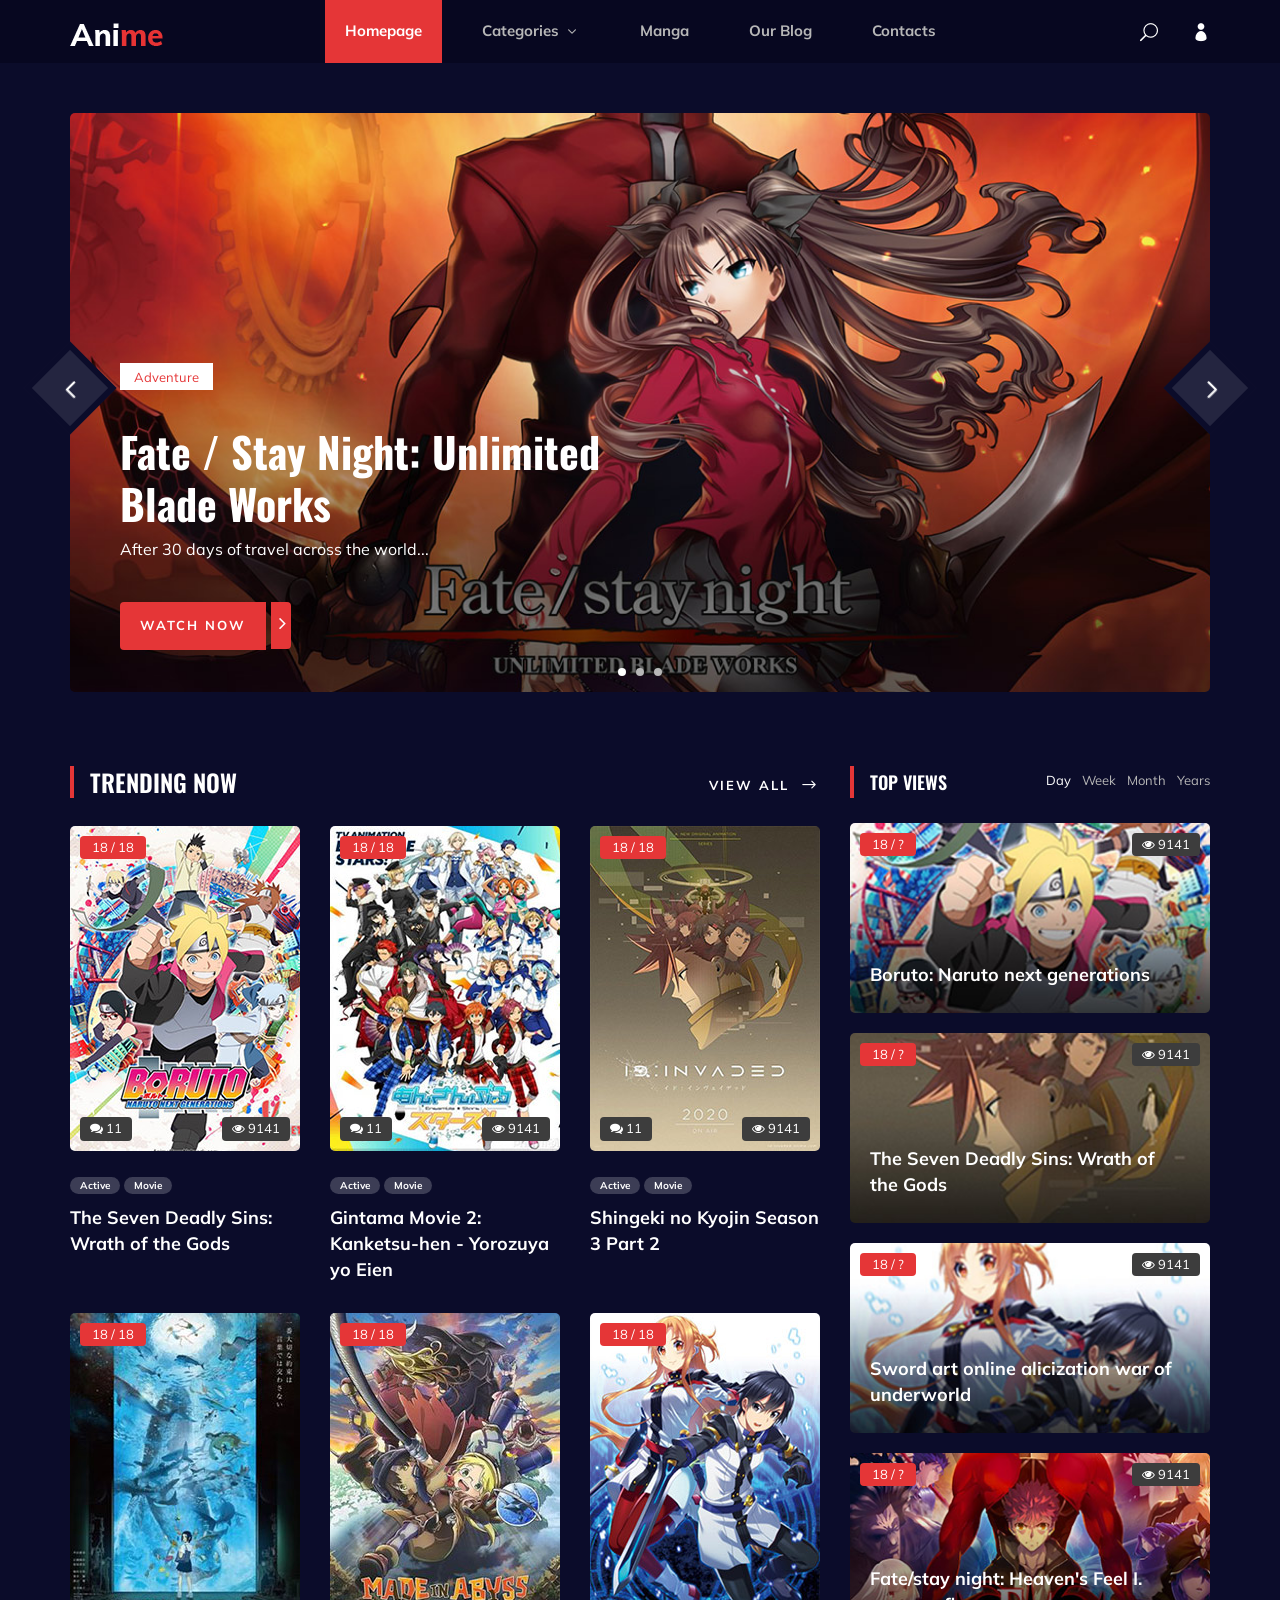
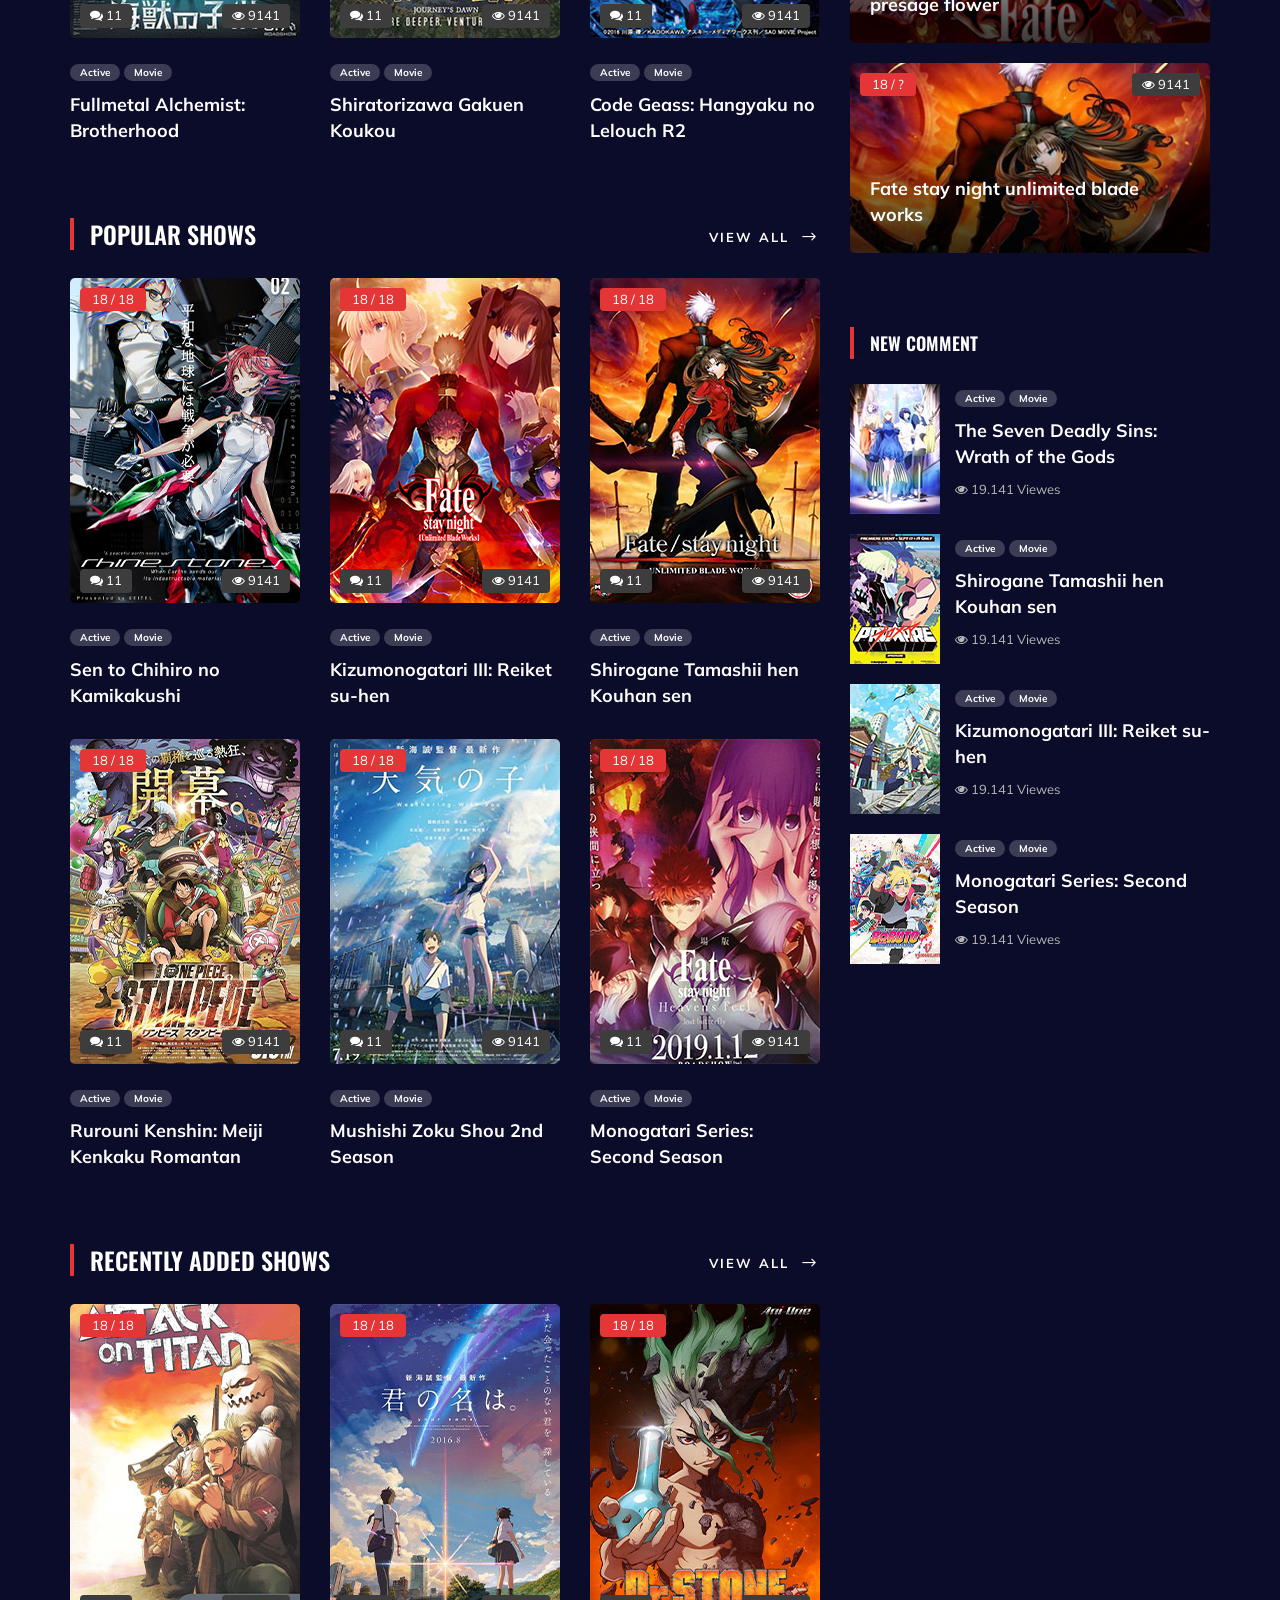
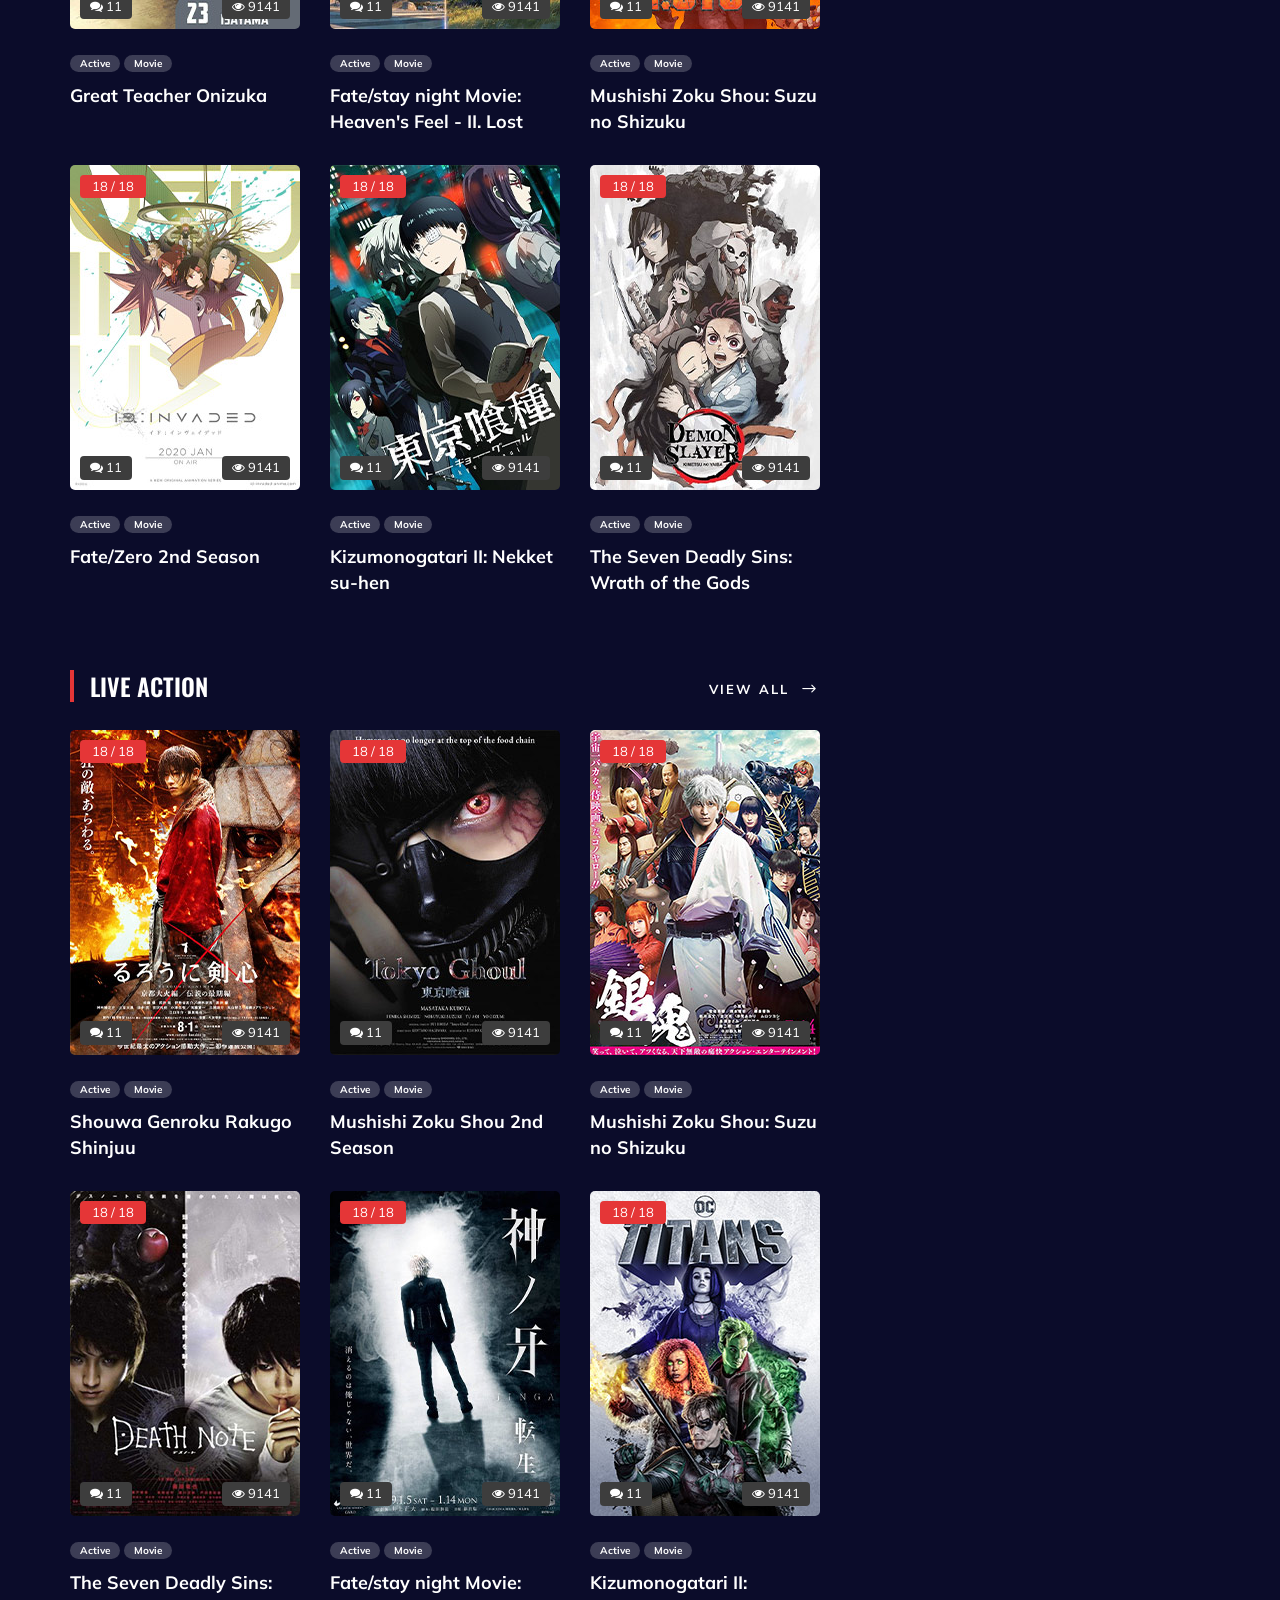
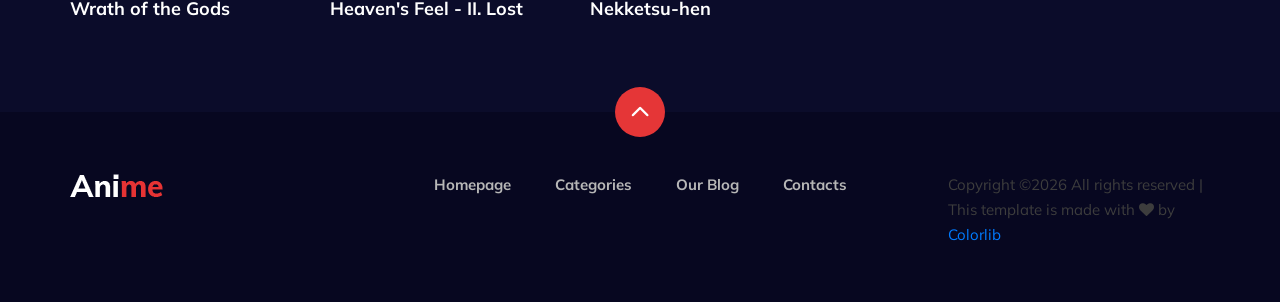
==== commit 033fbf6b: "Implementar sistema de gestión y lectura de manga con IndexedDB Co-authored-by: base44-builder[bot] " ====
--- a/index.html
+++ b/index.html
@@ -57,6 +57,7 @@
                                         <li><a href="./login.html">Login</a></li>
                                     </ul>
                                 </li>
+                                <li><a href="./manga.html">Manga</a></li>
                                 <li><a href="./blog.html">Our Blog</a></li>
                                 <li><a href="#">Contacts</a></li>
                             </ul>
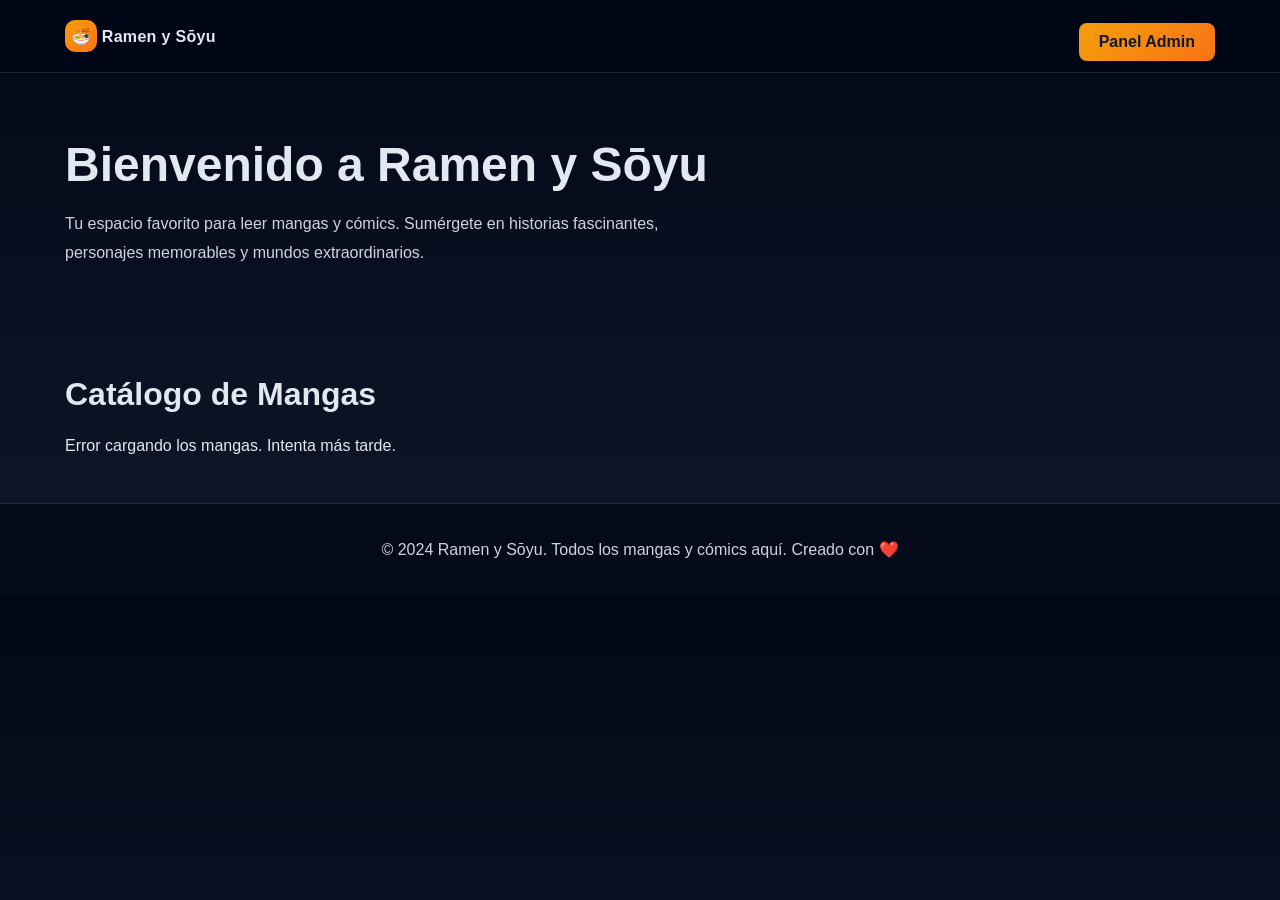
==== commit a760f436: "Actualizar index.html" ====
--- a/index.html
+++ b/index.html
@@ -1,744 +1,113 @@
 <!DOCTYPE html>
-<html lang="zxx">
-
+<html lang="es">
 <head>
     <meta charset="UTF-8">
-    <meta name="description" content="Anime Template">
-    <meta name="keywords" content="Anime, unica, creative, html">
     <meta name="viewport" content="width=device-width, initial-scale=1.0">
-    <meta http-equiv="X-UA-Compatible" content="ie=edge">
-    <title>Anime | Template</title>
+    <title>Ramen y Sōyu - Mangas y Cómics</title>
+    <style>
+        * { box-sizing: border-box; }
+        :root {
+            --bg: #0f172a;
+            --text: #e2e8f0;
+            --highlight: #f59e0b;
+        }
+        body {
+            margin: 0;
+            font-family: "Inter", sans-serif;
+            background: linear-gradient(180deg, #020817 0%, #0f172a 100%);
+            color: var(--text);
+        }
+        .container { width: min(1150px, calc(100% - 32px)); margin: 0 auto; }
+        .topbar { position: sticky; top: 0; z-index: 10; backdrop-filter: blur(12px); background: rgba(2, 6, 23, 0.72); border-bottom: 1px solid rgba(148, 163, 184, 0.2); }
+        .nav-wrap { display: flex; align-items: center; justify-content: space-between; min-height: 72px; }
+        .brand { font-weight: 700; letter-spacing: 0.02em; }
+        .brand-mark { display: inline-flex; align-items: center; justify-content: center; width: 32px; height: 32px; border-radius: 10px; background: linear-gradient(135deg, var(--highlight), #f97316); color: #111827; font-weight: 800; }
+        .hero { padding: 64px 0 40px; }
+        .hero h1 { margin: 0 0 18px; font-size: 3rem; }
+        .hero p { color: #cbd5e1; max-width: 620px; line-height: 1.8; }
+        .section-head { display: flex; align-items: center; justify-content: space-between; gap: 16px; margin: 52px 0 24px; }
+        .section-head h2 { margin: 0; font-size: 2rem; }
+        .catalog-grid { display: grid; grid-template-columns: repeat(3, minmax(0, 1fr)); gap: 24px; padding-bottom: 48px; }
+        .manga-card { overflow: hidden; background: rgba(15, 23, 42, 0.68); border: 1px solid rgba(148, 163, 184, 0.2); border-radius: 18px; cursor: pointer; }
+        .manga-card img { width: 100%; height: 280px; object-fit: cover; }
+        .manga-card__body { padding: 18px; }
+        .manga-card h3 { margin: 0 0 12px; font-size: 1.5rem; }
+        .manga-card p { margin: 0; color: #cbd5e1; line-height: 1.7; }
+        .badge { display: inline-block; padding: 6px 10px; border-radius: 999px; background: rgba(167, 139, 250, 0.12); color: #ddd6fe; font-size: 0.75rem; font-weight: 700; }
+        .site-footer { border-top: 1px solid rgba(148, 163, 184, 0.2); background: rgba(2, 6, 23, 0.72); padding: 20px 0; text-align: center; color: #cbd5e1; }
+        .button-admin { display: inline-block; padding: 10px 20px; background: linear-gradient(135deg, var(--highlight), #f97316); color: #111827; border-radius: 8px; font-weight: 700; text-decoration: none; margin-top: 12px; }
+        @media (max-width: 900px) { .catalog-grid { grid-template-columns: 1fr; } }
+    </style>
+</head>
+<body>
+    <header class="topbar">
+        <div class="container">
+            <div class="nav-wrap">
+                <div class="brand"><span class="brand-mark">🍜</span> Ramen y Sōyu</div>
+                <a href="/ramenysoju/admin/" class="button-admin">Panel Admin</a>
+            </div>
+        </div>
+    </header>
 
-    <!-- Google Font -->
-    <link href="https://fonts.googleapis.com/css2?family=Oswald:wght@300;400;500;600;700&display=swap" rel="stylesheet">
-    <link href="https://fonts.googleapis.com/css2?family=Mulish:wght@300;400;500;600;700;800;900&display=swap"
-    rel="stylesheet">
+    <main>
+        <section class="hero">
+            <div class="container">
+                <h1>Bienvenido a Ramen y Sōyu</h1>
+                <p>Tu espacio favorito para leer mangas y cómics. Sumérgete en historias fascinantes, personajes memorables y mundos extraordinarios.</p>
+            </div>
+        </section>
 
-    <!-- Css Styles -->
-    <link rel="stylesheet" href="css/bootstrap.min.css" type="text/css">
-    <link rel="stylesheet" href="css/font-awesome.min.css" type="text/css">
-    <link rel="stylesheet" href="css/elegant-icons.css" type="text/css">
-    <link rel="stylesheet" href="css/plyr.css" type="text/css">
-    <link rel="stylesheet" href="css/nice-select.css" type="text/css">
-    <link rel="stylesheet" href="css/owl.carousel.min.css" type="text/css">
-    <link rel="stylesheet" href="css/slicknav.min.css" type="text/css">
-    <link rel="stylesheet" href="css/style.css" type="text/css">
-</head>
-
-<body>
-    <!-- Page Preloder -->
-    <div id="preloder">
-        <div class="loader"></div>
-    </div>
-
-    <!-- Header Section Begin -->
-    <header class="header">
-        <div class="container">
-            <div class="row">
-                <div class="col-lg-2">
-                    <div class="header__logo">
-                        <a href="./index.html">
-                            <img src="img/logo.png" alt="">
-                        </a>
-                    </div>
+        <section class="catalog">
+            <div class="container">
+                <div class="section-head">
+                    <h2>Catálogo de Mangas</h2>
                 </div>
-                <div class="col-lg-8">
-                    <div class="header__nav">
-                        <nav class="header__menu mobile-menu">
-                            <ul>
-                                <li class="active"><a href="./index.html">Homepage</a></li>
-                                <li><a href="./categories.html">Categories <span class="arrow_carrot-down"></span></a>
-                                    <ul class="dropdown">
-                                        <li><a href="./categories.html">Categories</a></li>
-                                        <li><a href="./anime-details.html">Anime Details</a></li>
-                                        <li><a href="./anime-watching.html">Anime Watching</a></li>
-                                        <li><a href="./blog-details.html">Blog Details</a></li>
-                                        <li><a href="./signup.html">Sign Up</a></li>
-                                        <li><a href="./login.html">Login</a></li>
-                                    </ul>
-                                </li>
-                                <li><a href="./manga.html">Manga</a></li>
-                                <li><a href="./blog.html">Our Blog</a></li>
-                                <li><a href="#">Contacts</a></li>
-                            </ul>
-                        </nav>
-                    </div>
-                </div>
-                <div class="col-lg-2">
-                    <div class="header__right">
-                        <a href="#" class="search-switch"><span class="icon_search"></span></a>
-                        <a href="./login.html"><span class="icon_profile"></span></a>
-                    </div>
+                <div class="catalog-grid" id="mangaGrid">
+                    <div class="empty-state">Cargando mangas...</div>
                 </div>
             </div>
-            <div id="mobile-menu-wrap"></div>
+        </section>
+    </main>
+
+    <footer class="site-footer">
+        <div class="container">
+            <p>&copy; 2024 Ramen y Sōyu. Todos los mangas y cómics aquí. Creado con ❤️</p>
         </div>
-    </header>
-    <!-- Header End -->
+    </footer>
 
-    <!-- Hero Section Begin -->
-    <section class="hero">
-        <div class="container">
-            <div class="hero__slider owl-carousel">
-                <div class="hero__items set-bg" data-setbg="img/hero/hero-1.jpg">
-                    <div class="row">
-                        <div class="col-lg-6">
-                            <div class="hero__text">
-                                <div class="label">Adventure</div>
-                                <h2>Fate / Stay Night: Unlimited Blade Works</h2>
-                                <p>After 30 days of travel across the world...</p>
-                                <a href="#"><span>Watch Now</span> <i class="fa fa-angle-right"></i></a>
-                            </div>
+    <script>
+        async function loadMangas() {
+            try {
+                const response = await fetch('/ramenysoju/data/mangas.json');
+                const data = await response.json();
+                const grid = document.getElementById('mangaGrid');
+                grid.innerHTML = '';
+
+                data.mangas.forEach(manga => {
+                    const card = document.createElement('div');
+                    card.className = 'manga-card';
+                    card.innerHTML = `
+                        <img src="${manga.cover}" alt="${manga.title}">
+                        <div class="manga-card__body">
+                            <span class="badge">${manga.genre}</span>
+                            <h3>${manga.title}</h3>
+                            <p>${manga.summary.substring(0, 100)}...</p>
+                            <p><strong>Autor:</strong> ${manga.author}</p>
+                            <p><strong>Estado:</strong> ${manga.status}</p>
                         </div>
-                    </div>
-                </div>
-                <div class="hero__items set-bg" data-setbg="img/hero/hero-1.jpg">
-                    <div class="row">
-                        <div class="col-lg-6">
-                            <div class="hero__text">
-                                <div class="label">Adventure</div>
-                                <h2>Fate / Stay Night: Unlimited Blade Works</h2>
-                                <p>After 30 days of travel across the world...</p>
-                                <a href="#"><span>Watch Now</span> <i class="fa fa-angle-right"></i></a>
-                            </div>
-                        </div>
-                    </div>
-                </div>
-                <div class="hero__items set-bg" data-setbg="img/hero/hero-1.jpg">
-                    <div class="row">
-                        <div class="col-lg-6">
-                            <div class="hero__text">
-                                <div class="label">Adventure</div>
-                                <h2>Fate / Stay Night: Unlimited Blade Works</h2>
-                                <p>After 30 days of travel across the world...</p>
-                                <a href="#"><span>Watch Now</span> <i class="fa fa-angle-right"></i></a>
-                            </div>
-                        </div>
-                    </div>
-                </div>
-            </div>
-        </div>
-    </section>
-    <!-- Hero Section End -->
+                    `;
+                    card.addEventListener('click', () => {
+                        window.location.href = `/ramenysoju/detail.html?manga=${manga.slug}`;
+                    });
+                    grid.appendChild(card);
+                });
+            } catch (error) {
+                console.error('Error cargando mangas:', error);
+                document.getElementById('mangaGrid').innerHTML = '<div class="empty-state">Error cargando los mangas. Intenta más tarde.</div>';
+            }
+        }
 
-    <!-- Product Section Begin -->
-    <section class="product spad">
-        <div class="container">
-            <div class="row">
-                <div class="col-lg-8">
-                    <div class="trending__product">
-                        <div class="row">
-                            <div class="col-lg-8 col-md-8 col-sm-8">
-                                <div class="section-title">
-                                    <h4>Trending Now</h4>
-                                </div>
-                            </div>
-                            <div class="col-lg-4 col-md-4 col-sm-4">
-                                <div class="btn__all">
-                                    <a href="#" class="primary-btn">View All <span class="arrow_right"></span></a>
-                                </div>
-                            </div>
-                        </div>
-                        <div class="row">
-                            <div class="col-lg-4 col-md-6 col-sm-6">
-                                <div class="product__item">
-                                    <div class="product__item__pic set-bg" data-setbg="img/trending/trend-1.jpg">
-                                        <div class="ep">18 / 18</div>
-                                        <div class="comment"><i class="fa fa-comments"></i> 11</div>
-                                        <div class="view"><i class="fa fa-eye"></i> 9141</div>
-                                    </div>
-                                    <div class="product__item__text">
-                                        <ul>
-                                            <li>Active</li>
-                                            <li>Movie</li>
-                                        </ul>
-                                        <h5><a href="#">The Seven Deadly Sins: Wrath of the Gods</a></h5>
-                                    </div>
-                                </div>
-                            </div>
-                            <div class="col-lg-4 col-md-6 col-sm-6">
-                                <div class="product__item">
-                                    <div class="product__item__pic set-bg" data-setbg="img/trending/trend-2.jpg">
-                                        <div class="ep">18 / 18</div>
-                                        <div class="comment"><i class="fa fa-comments"></i> 11</div>
-                                        <div class="view"><i class="fa fa-eye"></i> 9141</div>
-                                    </div>
-                                    <div class="product__item__text">
-                                        <ul>
-                                            <li>Active</li>
-                                            <li>Movie</li>
-                                        </ul>
-                                        <h5><a href="#">Gintama Movie 2: Kanketsu-hen - Yorozuya yo Eien</a></h5>
-                                    </div>
-                                </div>
-                            </div>
-                            <div class="col-lg-4 col-md-6 col-sm-6">
-                                <div class="product__item">
-                                    <div class="product__item__pic set-bg" data-setbg="img/trending/trend-3.jpg">
-                                        <div class="ep">18 / 18</div>
-                                        <div class="comment"><i class="fa fa-comments"></i> 11</div>
-                                        <div class="view"><i class="fa fa-eye"></i> 9141</div>
-                                    </div>
-                                    <div class="product__item__text">
-                                        <ul>
-                                            <li>Active</li>
-                                            <li>Movie</li>
-                                        </ul>
-                                        <h5><a href="#">Shingeki no Kyojin Season 3 Part 2</a></h5>
-                                    </div>
-                                </div>
-                            </div>
-                            <div class="col-lg-4 col-md-6 col-sm-6">
-                                <div class="product__item">
-                                    <div class="product__item__pic set-bg" data-setbg="img/trending/trend-4.jpg">
-                                        <div class="ep">18 / 18</div>
-                                        <div class="comment"><i class="fa fa-comments"></i> 11</div>
-                                        <div class="view"><i class="fa fa-eye"></i> 9141</div>
-                                    </div>
-                                    <div class="product__item__text">
-                                        <ul>
-                                            <li>Active</li>
-                                            <li>Movie</li>
-                                        </ul>
-                                        <h5><a href="#">Fullmetal Alchemist: Brotherhood</a></h5>
-                                    </div>
-                                </div>
-                            </div>
-                            <div class="col-lg-4 col-md-6 col-sm-6">
-                                <div class="product__item">
-                                    <div class="product__item__pic set-bg" data-setbg="img/trending/trend-5.jpg">
-                                        <div class="ep">18 / 18</div>
-                                        <div class="comment"><i class="fa fa-comments"></i> 11</div>
-                                        <div class="view"><i class="fa fa-eye"></i> 9141</div>
-                                    </div>
-                                    <div class="product__item__text">
-                                        <ul>
-                                            <li>Active</li>
-                                            <li>Movie</li>
-                                        </ul>
-                                        <h5><a href="#">Shiratorizawa Gakuen Koukou</a></h5>
-                                    </div>
-                                </div>
-                            </div>
-                            <div class="col-lg-4 col-md-6 col-sm-6">
-                                <div class="product__item">
-                                    <div class="product__item__pic set-bg" data-setbg="img/trending/trend-6.jpg">
-                                        <div class="ep">18 / 18</div>
-                                        <div class="comment"><i class="fa fa-comments"></i> 11</div>
-                                        <div class="view"><i class="fa fa-eye"></i> 9141</div>
-                                    </div>
-                                    <div class="product__item__text">
-                                        <ul>
-                                            <li>Active</li>
-                                            <li>Movie</li>
-                                        </ul>
-                                        <h5><a href="#">Code Geass: Hangyaku no Lelouch R2</a></h5>
-                                    </div>
-                                </div>
-                            </div>
-                        </div>
-                    </div>
-                    <div class="popular__product">
-                        <div class="row">
-                            <div class="col-lg-8 col-md-8 col-sm-8">
-                                <div class="section-title">
-                                    <h4>Popular Shows</h4>
-                                </div>
-                            </div>
-                            <div class="col-lg-4 col-md-4 col-sm-4">
-                                <div class="btn__all">
-                                    <a href="#" class="primary-btn">View All <span class="arrow_right"></span></a>
-                                </div>
-                            </div>
-                        </div>
-                        <div class="row">
-                            <div class="col-lg-4 col-md-6 col-sm-6">
-                                <div class="product__item">
-                                    <div class="product__item__pic set-bg" data-setbg="img/popular/popular-1.jpg">
-                                        <div class="ep">18 / 18</div>
-                                        <div class="comment"><i class="fa fa-comments"></i> 11</div>
-                                        <div class="view"><i class="fa fa-eye"></i> 9141</div>
-                                    </div>
-                                    <div class="product__item__text">
-                                        <ul>
-                                            <li>Active</li>
-                                            <li>Movie</li>
-                                        </ul>
-                                        <h5><a href="#">Sen to Chihiro no Kamikakushi</a></h5>
-                                    </div>
-                                </div>
-                            </div>
-                            <div class="col-lg-4 col-md-6 col-sm-6">
-                                <div class="product__item">
-                                    <div class="product__item__pic set-bg" data-setbg="img/popular/popular-2.jpg">
-                                        <div class="ep">18 / 18</div>
-                                        <div class="comment"><i class="fa fa-comments"></i> 11</div>
-                                        <div class="view"><i class="fa fa-eye"></i> 9141</div>
-                                    </div>
-                                    <div class="product__item__text">
-                                        <ul>
-                                            <li>Active</li>
-                                            <li>Movie</li>
-                                        </ul>
-                                        <h5><a href="#">Kizumonogatari III: Reiket su-hen</a></h5>
-                                    </div>
-                                </div>
-                            </div>
-                            <div class="col-lg-4 col-md-6 col-sm-6">
-                                <div class="product__item">
-                                    <div class="product__item__pic set-bg" data-setbg="img/popular/popular-3.jpg">
-                                        <div class="ep">18 / 18</div>
-                                        <div class="comment"><i class="fa fa-comments"></i> 11</div>
-                                        <div class="view"><i class="fa fa-eye"></i> 9141</div>
-                                    </div>
-                                    <div class="product__item__text">
-                                        <ul>
-                                            <li>Active</li>
-                                            <li>Movie</li>
-                                        </ul>
-                                        <h5><a href="#">Shirogane Tamashii hen Kouhan sen</a></h5>
-                                    </div>
-                                </div>
-                            </div>
-                            <div class="col-lg-4 col-md-6 col-sm-6">
-                                <div class="product__item">
-                                    <div class="product__item__pic set-bg" data-setbg="img/popular/popular-4.jpg">
-                                        <div class="ep">18 / 18</div>
-                                        <div class="comment"><i class="fa fa-comments"></i> 11</div>
-                                        <div class="view"><i class="fa fa-eye"></i> 9141</div>
-                                    </div>
-                                    <div class="product__item__text">
-                                        <ul>
-                                            <li>Active</li>
-                                            <li>Movie</li>
-                                        </ul>
-                                        <h5><a href="#">Rurouni Kenshin: Meiji Kenkaku Romantan</a></h5>
-                                    </div>
-                                </div>
-                            </div>
-                            <div class="col-lg-4 col-md-6 col-sm-6">
-                                <div class="product__item">
-                                    <div class="product__item__pic set-bg" data-setbg="img/popular/popular-5.jpg">
-                                        <div class="ep">18 / 18</div>
-                                        <div class="comment"><i class="fa fa-comments"></i> 11</div>
-                                        <div class="view"><i class="fa fa-eye"></i> 9141</div>
-                                    </div>
-                                    <div class="product__item__text">
-                                        <ul>
-                                            <li>Active</li>
-                                            <li>Movie</li>
-                                        </ul>
-                                        <h5><a href="#">Mushishi Zoku Shou 2nd Season</a></h5>
-                                    </div>
-                                </div>
-                            </div>
-                            <div class="col-lg-4 col-md-6 col-sm-6">
-                                <div class="product__item">
-                                    <div class="product__item__pic set-bg" data-setbg="img/popular/popular-6.jpg">
-                                        <div class="ep">18 / 18</div>
-                                        <div class="comment"><i class="fa fa-comments"></i> 11</div>
-                                        <div class="view"><i class="fa fa-eye"></i> 9141</div>
-                                    </div>
-                                    <div class="product__item__text">
-                                        <ul>
-                                            <li>Active</li>
-                                            <li>Movie</li>
-                                        </ul>
-                                        <h5><a href="#">Monogatari Series: Second Season</a></h5>
-                                    </div>
-                                </div>
-                            </div>
-                        </div>
-                    </div>
-                    <div class="recent__product">
-                        <div class="row">
-                            <div class="col-lg-8 col-md-8 col-sm-8">
-                                <div class="section-title">
-                                    <h4>Recently Added Shows</h4>
-                                </div>
-                            </div>
-                            <div class="col-lg-4 col-md-4 col-sm-4">
-                                <div class="btn__all">
-                                    <a href="#" class="primary-btn">View All <span class="arrow_right"></span></a>
-                                </div>
-                            </div>
-                        </div>
-                        <div class="row">
-                            <div class="col-lg-4 col-md-6 col-sm-6">
-                                <div class="product__item">
-                                    <div class="product__item__pic set-bg" data-setbg="img/recent/recent-1.jpg">
-                                        <div class="ep">18 / 18</div>
-                                        <div class="comment"><i class="fa fa-comments"></i> 11</div>
-                                        <div class="view"><i class="fa fa-eye"></i> 9141</div>
-                                    </div>
-                                    <div class="product__item__text">
-                                        <ul>
-                                            <li>Active</li>
-                                            <li>Movie</li>
-                                        </ul>
-                                        <h5><a href="#">Great Teacher Onizuka</a></h5>
-                                    </div>
-                                </div>
-                            </div>
-                            <div class="col-lg-4 col-md-6 col-sm-6">
-                                <div class="product__item">
-                                    <div class="product__item__pic set-bg" data-setbg="img/recent/recent-2.jpg">
-                                        <div class="ep">18 / 18</div>
-                                        <div class="comment"><i class="fa fa-comments"></i> 11</div>
-                                        <div class="view"><i class="fa fa-eye"></i> 9141</div>
-                                    </div>
-                                    <div class="product__item__text">
-                                        <ul>
-                                            <li>Active</li>
-                                            <li>Movie</li>
-                                        </ul>
-                                        <h5><a href="#">Fate/stay night Movie: Heaven's Feel - II. Lost</a></h5>
-                                    </div>
-                                </div>
-                            </div>
-                            <div class="col-lg-4 col-md-6 col-sm-6">
-                                <div class="product__item">
-                                    <div class="product__item__pic set-bg" data-setbg="img/recent/recent-3.jpg">
-                                        <div class="ep">18 / 18</div>
-                                        <div class="comment"><i class="fa fa-comments"></i> 11</div>
-                                        <div class="view"><i class="fa fa-eye"></i> 9141</div>
-                                    </div>
-                                    <div class="product__item__text">
-                                        <ul>
-                                            <li>Active</li>
-                                            <li>Movie</li>
-                                        </ul>
-                                        <h5><a href="#">Mushishi Zoku Shou: Suzu no Shizuku</a></h5>
-                                    </div>
-                                </div>
-                            </div>
-                            <div class="col-lg-4 col-md-6 col-sm-6">
-                                <div class="product__item">
-                                    <div class="product__item__pic set-bg" data-setbg="img/recent/recent-4.jpg">
-                                        <div class="ep">18 / 18</div>
-                                        <div class="comment"><i class="fa fa-comments"></i> 11</div>
-                                        <div class="view"><i class="fa fa-eye"></i> 9141</div>
-                                    </div>
-                                    <div class="product__item__text">
-                                        <ul>
-                                            <li>Active</li>
-                                            <li>Movie</li>
-                                        </ul>
-                                        <h5><a href="#">Fate/Zero 2nd Season</a></h5>
-                                    </div>
-                                </div>
-                            </div>
-                            <div class="col-lg-4 col-md-6 col-sm-6">
-                                <div class="product__item">
-                                    <div class="product__item__pic set-bg" data-setbg="img/recent/recent-5.jpg">
-                                        <div class="ep">18 / 18</div>
-                                        <div class="comment"><i class="fa fa-comments"></i> 11</div>
-                                        <div class="view"><i class="fa fa-eye"></i> 9141</div>
-                                    </div>
-                                    <div class="product__item__text">
-                                        <ul>
-                                            <li>Active</li>
-                                            <li>Movie</li>
-                                        </ul>
-                                        <h5><a href="#">Kizumonogatari II: Nekket su-hen</a></h5>
-                                    </div>
-                                </div>
-                            </div>
-                            <div class="col-lg-4 col-md-6 col-sm-6">
-                                <div class="product__item">
-                                    <div class="product__item__pic set-bg" data-setbg="img/recent/recent-6.jpg">
-                                        <div class="ep">18 / 18</div>
-                                        <div class="comment"><i class="fa fa-comments"></i> 11</div>
-                                        <div class="view"><i class="fa fa-eye"></i> 9141</div>
-                                    </div>
-                                    <div class="product__item__text">
-                                        <ul>
-                                            <li>Active</li>
-                                            <li>Movie</li>
-                                        </ul>
-                                        <h5><a href="#">The Seven Deadly Sins: Wrath of the Gods</a></h5>
-                                    </div>
-                                </div>
-                            </div>
-                        </div>
-                    </div>
-                    <div class="live__product">
-                        <div class="row">
-                            <div class="col-lg-8 col-md-8 col-sm-8">
-                                <div class="section-title">
-                                    <h4>Live Action</h4>
-                                </div>
-                            </div>
-                            <div class="col-lg-4 col-md-4 col-sm-4">
-                                <div class="btn__all">
-                                    <a href="#" class="primary-btn">View All <span class="arrow_right"></span></a>
-                                </div>
-                            </div>
-                        </div>
-                        <div class="row">
-                            <div class="col-lg-4 col-md-6 col-sm-6">
-                                <div class="product__item">
-                                    <div class="product__item__pic set-bg" data-setbg="img/live/live-1.jpg">
-                                        <div class="ep">18 / 18</div>
-                                        <div class="comment"><i class="fa fa-comments"></i> 11</div>
-                                        <div class="view"><i class="fa fa-eye"></i> 9141</div>
-                                    </div>
-                                    <div class="product__item__text">
-                                        <ul>
-                                            <li>Active</li>
-                                            <li>Movie</li>
-                                        </ul>
-                                        <h5><a href="#">Shouwa Genroku Rakugo Shinjuu</a></h5>
-                                    </div>
-                                </div>
-                            </div>
-                            <div class="col-lg-4 col-md-6 col-sm-6">
-                                <div class="product__item">
-                                    <div class="product__item__pic set-bg" data-setbg="img/live/live-2.jpg">
-                                        <div class="ep">18 / 18</div>
-                                        <div class="comment"><i class="fa fa-comments"></i> 11</div>
-                                        <div class="view"><i class="fa fa-eye"></i> 9141</div>
-                                    </div>
-                                    <div class="product__item__text">
-                                        <ul>
-                                            <li>Active</li>
-                                            <li>Movie</li>
-                                        </ul>
-                                        <h5><a href="#">Mushishi Zoku Shou 2nd Season</a></h5>
-                                    </div>
-                                </div>
-                            </div>
-                            <div class="col-lg-4 col-md-6 col-sm-6">
-                                <div class="product__item">
-                                    <div class="product__item__pic set-bg" data-setbg="img/live/live-3.jpg">
-                                        <div class="ep">18 / 18</div>
-                                        <div class="comment"><i class="fa fa-comments"></i> 11</div>
-                                        <div class="view"><i class="fa fa-eye"></i> 9141</div>
-                                    </div>
-                                    <div class="product__item__text">
-                                        <ul>
-                                            <li>Active</li>
-                                            <li>Movie</li>
-                                        </ul>
-                                        <h5><a href="#">Mushishi Zoku Shou: Suzu no Shizuku</a></h5>
-                                    </div>
-                                </div>
-                            </div>
-                            <div class="col-lg-4 col-md-6 col-sm-6">
-                                <div class="product__item">
-                                    <div class="product__item__pic set-bg" data-setbg="img/live/live-4.jpg">
-                                        <div class="ep">18 / 18</div>
-                                        <div class="comment"><i class="fa fa-comments"></i> 11</div>
-                                        <div class="view"><i class="fa fa-eye"></i> 9141</div>
-                                    </div>
-                                    <div class="product__item__text">
-                                        <ul>
-                                            <li>Active</li>
-                                            <li>Movie</li>
-                                        </ul>
-                                        <h5><a href="#">The Seven Deadly Sins: Wrath of the Gods</a></h5>
-                                    </div>
-                                </div>
-                            </div>
-                            <div class="col-lg-4 col-md-6 col-sm-6">
-                                <div class="product__item">
-                                    <div class="product__item__pic set-bg" data-setbg="img/live/live-5.jpg">
-                                        <div class="ep">18 / 18</div>
-                                        <div class="comment"><i class="fa fa-comments"></i> 11</div>
-                                        <div class="view"><i class="fa fa-eye"></i> 9141</div>
-                                    </div>
-                                    <div class="product__item__text">
-                                        <ul>
-                                            <li>Active</li>
-                                            <li>Movie</li>
-                                        </ul>
-                                        <h5><a href="#">Fate/stay night Movie: Heaven's Feel - II. Lost</a></h5>
-                                    </div>
-                                </div>
-                            </div>
-                            <div class="col-lg-4 col-md-6 col-sm-6">
-                                <div class="product__item">
-                                    <div class="product__item__pic set-bg" data-setbg="img/live/live-6.jpg">
-                                        <div class="ep">18 / 18</div>
-                                        <div class="comment"><i class="fa fa-comments"></i> 11</div>
-                                        <div class="view"><i class="fa fa-eye"></i> 9141</div>
-                                    </div>
-                                    <div class="product__item__text">
-                                        <ul>
-                                            <li>Active</li>
-                                            <li>Movie</li>
-                                        </ul>
-                                        <h5><a href="#">Kizumonogatari II: Nekketsu-hen</a></h5>
-                                    </div>
-                                </div>
-                            </div>
-                        </div>
-                    </div>
-                </div>
-                <div class="col-lg-4 col-md-6 col-sm-8">
-                    <div class="product__sidebar">
-                        <div class="product__sidebar__view">
-                            <div class="section-title">
-                                <h5>Top Views</h5>
-                            </div>
-                            <ul class="filter__controls">
-                                <li class="active" data-filter="*">Day</li>
-                                <li data-filter=".week">Week</li>
-                                <li data-filter=".month">Month</li>
-                                <li data-filter=".years">Years</li>
-                            </ul>
-                            <div class="filter__gallery">
-                                <div class="product__sidebar__view__item set-bg mix day years"
-                                data-setbg="img/sidebar/tv-1.jpg">
-                                <div class="ep">18 / ?</div>
-                                <div class="view"><i class="fa fa-eye"></i> 9141</div>
-                                <h5><a href="#">Boruto: Naruto next generations</a></h5>
-                            </div>
-                            <div class="product__sidebar__view__item set-bg mix month week"
-                            data-setbg="img/sidebar/tv-2.jpg">
-                            <div class="ep">18 / ?</div>
-                            <div class="view"><i class="fa fa-eye"></i> 9141</div>
-                            <h5><a href="#">The Seven Deadly Sins: Wrath of the Gods</a></h5>
-                        </div>
-                        <div class="product__sidebar__view__item set-bg mix week years"
-                        data-setbg="img/sidebar/tv-3.jpg">
-                        <div class="ep">18 / ?</div>
-                        <div class="view"><i class="fa fa-eye"></i> 9141</div>
-                        <h5><a href="#">Sword art online alicization war of underworld</a></h5>
-                    </div>
-                    <div class="product__sidebar__view__item set-bg mix years month"
-                    data-setbg="img/sidebar/tv-4.jpg">
-                    <div class="ep">18 / ?</div>
-                    <div class="view"><i class="fa fa-eye"></i> 9141</div>
-                    <h5><a href="#">Fate/stay night: Heaven's Feel I. presage flower</a></h5>
-                </div>
-                <div class="product__sidebar__view__item set-bg mix day"
-                data-setbg="img/sidebar/tv-5.jpg">
-                <div class="ep">18 / ?</div>
-                <div class="view"><i class="fa fa-eye"></i> 9141</div>
-                <h5><a href="#">Fate stay night unlimited blade works</a></h5>
-            </div>
-        </div>
-    </div>
-    <div class="product__sidebar__comment">
-        <div class="section-title">
-            <h5>New Comment</h5>
-        </div>
-        <div class="product__sidebar__comment__item">
-            <div class="product__sidebar__comment__item__pic">
-                <img src="img/sidebar/comment-1.jpg" alt="">
-            </div>
-            <div class="product__sidebar__comment__item__text">
-                <ul>
-                    <li>Active</li>
-                    <li>Movie</li>
-                </ul>
-                <h5><a href="#">The Seven Deadly Sins: Wrath of the Gods</a></h5>
-                <span><i class="fa fa-eye"></i> 19.141 Viewes</span>
-            </div>
-        </div>
-        <div class="product__sidebar__comment__item">
-            <div class="product__sidebar__comment__item__pic">
-                <img src="img/sidebar/comment-2.jpg" alt="">
-            </div>
-            <div class="product__sidebar__comment__item__text">
-                <ul>
-                    <li>Active</li>
-                    <li>Movie</li>
-                </ul>
-                <h5><a href="#">Shirogane Tamashii hen Kouhan sen</a></h5>
-                <span><i class="fa fa-eye"></i> 19.141 Viewes</span>
-            </div>
-        </div>
-        <div class="product__sidebar__comment__item">
-            <div class="product__sidebar__comment__item__pic">
-                <img src="img/sidebar/comment-3.jpg" alt="">
-            </div>
-            <div class="product__sidebar__comment__item__text">
-                <ul>
-                    <li>Active</li>
-                    <li>Movie</li>
-                </ul>
-                <h5><a href="#">Kizumonogatari III: Reiket su-hen</a></h5>
-                <span><i class="fa fa-eye"></i> 19.141 Viewes</span>
-            </div>
-        </div>
-        <div class="product__sidebar__comment__item">
-            <div class="product__sidebar__comment__item__pic">
-                <img src="img/sidebar/comment-4.jpg" alt="">
-            </div>
-            <div class="product__sidebar__comment__item__text">
-                <ul>
-                    <li>Active</li>
-                    <li>Movie</li>
-                </ul>
-                <h5><a href="#">Monogatari Series: Second Season</a></h5>
-                <span><i class="fa fa-eye"></i> 19.141 Viewes</span>
-            </div>
-        </div>
-    </div>
-</div>
-</div>
-</div>
-</div>
-</section>
-<!-- Product Section End -->
-
-<!-- Footer Section Begin -->
-<footer class="footer">
-    <div class="page-up">
-        <a href="#" id="scrollToTopButton"><span class="arrow_carrot-up"></span></a>
-    </div>
-    <div class="container">
-        <div class="row">
-            <div class="col-lg-3">
-                <div class="footer__logo">
-                    <a href="./index.html"><img src="img/logo.png" alt=""></a>
-                </div>
-            </div>
-            <div class="col-lg-6">
-                <div class="footer__nav">
-                    <ul>
-                        <li class="active"><a href="./index.html">Homepage</a></li>
-                        <li><a href="./categories.html">Categories</a></li>
-                        <li><a href="./blog.html">Our Blog</a></li>
-                        <li><a href="#">Contacts</a></li>
-                    </ul>
-                </div>
-            </div>
-            <div class="col-lg-3">
-                <p><!-- Link back to Colorlib can't be removed. Template is licensed under CC BY 3.0. -->
-                  Copyright &copy;<script>document.write(new Date().getFullYear());</script> All rights reserved | This template is made with <i class="fa fa-heart" aria-hidden="true"></i> by <a href="https://colorlib.com" target="_blank">Colorlib</a>
-                  <!-- Link back to Colorlib can't be removed. Template is licensed under CC BY 3.0. --></p>
-
-              </div>
-          </div>
-      </div>
-  </footer>
-  <!-- Footer Section End -->
-
-  <!-- Search model Begin -->
-  <div class="search-model">
-    <div class="h-100 d-flex align-items-center justify-content-center">
-        <div class="search-close-switch"><i class="icon_close"></i></div>
-        <form class="search-model-form">
-            <input type="text" id="search-input" placeholder="Search here.....">
-        </form>
-    </div>
-</div>
-<!-- Search model end -->
-
-<!-- Js Plugins -->
-<script src="js/jquery-3.3.1.min.js"></script>
-<script src="js/bootstrap.min.js"></script>
-<script src="js/player.js"></script>
-<script src="js/jquery.nice-select.min.js"></script>
-<script src="js/mixitup.min.js"></script>
-<script src="js/jquery.slicknav.js"></script>
-<script src="js/owl.carousel.min.js"></script>
-<script src="js/main.js"></script>
-
-
+        loadMangas();
+    </script>
 </body>
-
 </html>
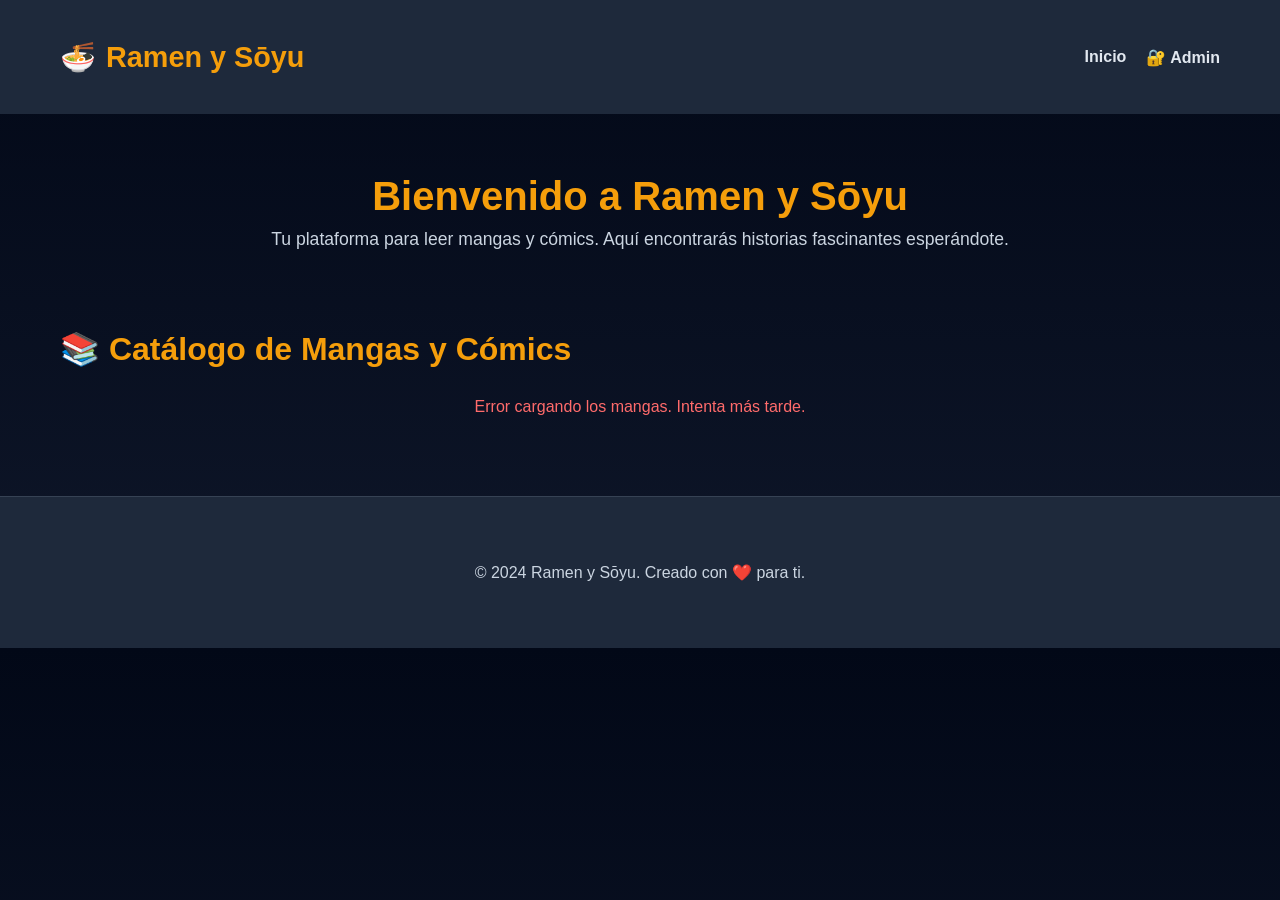
==== commit a5cf3bbd: "Actualizar index.html" ====
--- a/index.html
+++ b/index.html
@@ -1,113 +1,106 @@
 <!DOCTYPE html>
-<html lang="es">
+<html>
 <head>
-    <meta charset="UTF-8">
-    <meta name="viewport" content="width=device-width, initial-scale=1.0">
-    <title>Ramen y Sōyu - Mangas y Cómics</title>
-    <style>
-        * { box-sizing: border-box; }
-        :root {
-            --bg: #0f172a;
-            --text: #e2e8f0;
-            --highlight: #f59e0b;
-        }
-        body {
-            margin: 0;
-            font-family: "Inter", sans-serif;
-            background: linear-gradient(180deg, #020817 0%, #0f172a 100%);
-            color: var(--text);
-        }
-        .container { width: min(1150px, calc(100% - 32px)); margin: 0 auto; }
-        .topbar { position: sticky; top: 0; z-index: 10; backdrop-filter: blur(12px); background: rgba(2, 6, 23, 0.72); border-bottom: 1px solid rgba(148, 163, 184, 0.2); }
-        .nav-wrap { display: flex; align-items: center; justify-content: space-between; min-height: 72px; }
-        .brand { font-weight: 700; letter-spacing: 0.02em; }
-        .brand-mark { display: inline-flex; align-items: center; justify-content: center; width: 32px; height: 32px; border-radius: 10px; background: linear-gradient(135deg, var(--highlight), #f97316); color: #111827; font-weight: 800; }
-        .hero { padding: 64px 0 40px; }
-        .hero h1 { margin: 0 0 18px; font-size: 3rem; }
-        .hero p { color: #cbd5e1; max-width: 620px; line-height: 1.8; }
-        .section-head { display: flex; align-items: center; justify-content: space-between; gap: 16px; margin: 52px 0 24px; }
-        .section-head h2 { margin: 0; font-size: 2rem; }
-        .catalog-grid { display: grid; grid-template-columns: repeat(3, minmax(0, 1fr)); gap: 24px; padding-bottom: 48px; }
-        .manga-card { overflow: hidden; background: rgba(15, 23, 42, 0.68); border: 1px solid rgba(148, 163, 184, 0.2); border-radius: 18px; cursor: pointer; }
-        .manga-card img { width: 100%; height: 280px; object-fit: cover; }
-        .manga-card__body { padding: 18px; }
-        .manga-card h3 { margin: 0 0 12px; font-size: 1.5rem; }
-        .manga-card p { margin: 0; color: #cbd5e1; line-height: 1.7; }
-        .badge { display: inline-block; padding: 6px 10px; border-radius: 999px; background: rgba(167, 139, 250, 0.12); color: #ddd6fe; font-size: 0.75rem; font-weight: 700; }
-        .site-footer { border-top: 1px solid rgba(148, 163, 184, 0.2); background: rgba(2, 6, 23, 0.72); padding: 20px 0; text-align: center; color: #cbd5e1; }
-        .button-admin { display: inline-block; padding: 10px 20px; background: linear-gradient(135deg, var(--highlight), #f97316); color: #111827; border-radius: 8px; font-weight: 700; text-decoration: none; margin-top: 12px; }
-        @media (max-width: 900px) { .catalog-grid { grid-template-columns: 1fr; } }
-    </style>
+<meta charset="UTF-8">
+<meta name="viewport" content="width=device-width, initial-scale=1.0">
+<title>Ramen y Sōyu - Mangas y Cómics</title>
+<style>
+*{box-sizing:border-box}
+body{margin:0;background:linear-gradient(180deg,#020817 0%,#0f172a 100%);color:#e2e8f0;font-family:Arial,sans-serif}
+.container{max-width:1200px;margin:0 auto;padding:20px}
+.topbar{background:#1e293b;padding:20px 0;position:sticky;top:0;z-index:10}
+.topbar-inner{display:flex;justify-content:space-between;align-items:center}
+.brand{font-size:1.8rem;font-weight:bold;color:#f59e0b}
+.brand-icon{margin-right:10px}
+.nav-links{display:flex;gap:20px}
+.nav-links a{color:#e2e8f0;text-decoration:none;font-weight:600}
+.nav-links a:hover{color:#f59e0b}
+.hero{padding:40px 0;text-align:center}
+.hero h1{font-size:2.5rem;margin:0 0 10px;color:#f59e0b}
+.hero p{color:#cbd5e1;font-size:1.1rem;margin:0}
+.section-title{font-size:2rem;margin:40px 0 20px;color:#f59e0b}
+.grid{display:grid;grid-template-columns:repeat(auto-fit,minmax(280px,1fr));gap:24px;margin:30px 0 60px}
+.card{background:rgba(30,41,59,0.8);border:1px solid rgba(148,163,184,0.2);border-radius:12px;overflow:hidden;cursor:pointer;transition:transform 0.3s}
+.card:hover{transform:translateY(-5px)}
+.card-img{width:100%;height:320px;object-fit:cover}
+.card-body{padding:20px}
+.card-body h3{margin:15px 0 10px;font-size:1.4rem}
+.card-body p{margin:8px 0;color:#cbd5e1;line-height:1.5}
+.badge{display:inline-block;background:rgba(167,139,250,0.2);color:#ddd6fe;padding:6px 12px;border-radius:999px;font-size:0.8rem;font-weight:bold;margin-bottom:10px}
+.meta{color:#fbbf24;font-weight:600;font-size:0.9rem}
+.empty{text-align:center;padding:40px;color:#cbd5e1}
+.error{color:#ff6b6b;text-align:center}
+footer{background:#1e293b;padding:30px 0;text-align:center;color:#cbd5e1;border-top:1px solid rgba(148,163,184,0.2)}
+</style>
 </head>
 <body>
-    <header class="topbar">
-        <div class="container">
-            <div class="nav-wrap">
-                <div class="brand"><span class="brand-mark">🍜</span> Ramen y Sōyu</div>
-                <a href="/ramenysoju/admin/" class="button-admin">Panel Admin</a>
-            </div>
-        </div>
-    </header>
+<div class="topbar">
+<div class="container">
+<div class="topbar-inner">
+<div class="brand"><span class="brand-icon">🍜</span>Ramen y Sōyu</div>
+<div class="nav-links">
+<a href="/ramenysoju/">Inicio</a>
+<a href="/ramenysoju/admin/">🔐 Admin</a>
+</div>
+</div>
+</div>
+</div>
 
-    <main>
-        <section class="hero">
-            <div class="container">
-                <h1>Bienvenido a Ramen y Sōyu</h1>
-                <p>Tu espacio favorito para leer mangas y cómics. Sumérgete en historias fascinantes, personajes memorables y mundos extraordinarios.</p>
-            </div>
-        </section>
+<div class="container">
+<div class="hero">
+<h1>Bienvenido a Ramen y Sōyu</h1>
+<p>Tu plataforma para leer mangas y cómics. Aquí encontrarás historias fascinantes esperándote.</p>
+</div>
 
-        <section class="catalog">
-            <div class="container">
-                <div class="section-head">
-                    <h2>Catálogo de Mangas</h2>
-                </div>
-                <div class="catalog-grid" id="mangaGrid">
-                    <div class="empty-state">Cargando mangas...</div>
-                </div>
-            </div>
-        </section>
-    </main>
+<h2 class="section-title">📚 Catálogo de Mangas y Cómics</h2>
+<div class="grid" id="mangaGrid">
+<div class="empty">Cargando mangas...</div>
+</div>
+</div>
 
-    <footer class="site-footer">
-        <div class="container">
-            <p>&copy; 2024 Ramen y Sōyu. Todos los mangas y cómics aquí. Creado con ❤️</p>
-        </div>
-    </footer>
+<footer>
+<div class="container">
+<p>&copy; 2024 Ramen y Sōyu. Creado con ❤️ para ti.</p>
+</div>
+</footer>
 
-    <script>
-        async function loadMangas() {
-            try {
-                const response = await fetch('/ramenysoju/data/mangas.json');
-                const data = await response.json();
-                const grid = document.getElementById('mangaGrid');
-                grid.innerHTML = '';
+<script>
+async function cargarMangas(){
+try{
+const res=await fetch('/ramenysoju/data/mangas.json');
+if(!res.ok) throw new Error('No se pudo cargar el archivo');
+const data=await res.json();
+const grid=document.getElementById('mangaGrid');
+grid.innerHTML='';
 
-                data.mangas.forEach(manga => {
-                    const card = document.createElement('div');
-                    card.className = 'manga-card';
-                    card.innerHTML = `
-                        <img src="${manga.cover}" alt="${manga.title}">
-                        <div class="manga-card__body">
-                            <span class="badge">${manga.genre}</span>
-                            <h3>${manga.title}</h3>
-                            <p>${manga.summary.substring(0, 100)}...</p>
-                            <p><strong>Autor:</strong> ${manga.author}</p>
-                            <p><strong>Estado:</strong> ${manga.status}</p>
-                        </div>
-                    `;
-                    card.addEventListener('click', () => {
-                        window.location.href = `/ramenysoju/detail.html?manga=${manga.slug}`;
-                    });
-                    grid.appendChild(card);
-                });
-            } catch (error) {
-                console.error('Error cargando mangas:', error);
-                document.getElementById('mangaGrid').innerHTML = '<div class="empty-state">Error cargando los mangas. Intenta más tarde.</div>';
-            }
-        }
+if(!data.mangas || data.mangas.length===0){
+grid.innerHTML='<div class="empty">No hay mangas disponibles aún.</div>';
+return;
+}
 
-        loadMangas();
-    </script>
+data.mangas.forEach(manga=>{
+const card=document.createElement('div');
+card.className='card';
+card.innerHTML=`
+<img src="${manga.cover}" alt="${manga.title}" onerror="this.src='https://via.placeholder.com/300x400?text=Sin+Portada'">
+<div class="card-body">
+<span class="badge">${manga.genre}</span>
+<h3>${manga.title}</h3>
+<p class="meta">Por ${manga.author}</p>
+<p>${manga.summary.substring(0,100)}...</p>
+<p class="meta">Estado: ${manga.status}</p>
+</div>
+`;
+card.onclick=()=>window.location.href=`/ramenysoju/detail.html?manga=${manga.slug}`;
+grid.appendChild(card);
+});
+}catch(e){
+console.error(e);
+document.getElementById('mangaGrid').innerHTML='<div class="error">Error cargando los mangas. Intenta más tarde.</div>';
+}
+}
+
+cargarMangas();
+</script>
 </body>
 </html>
